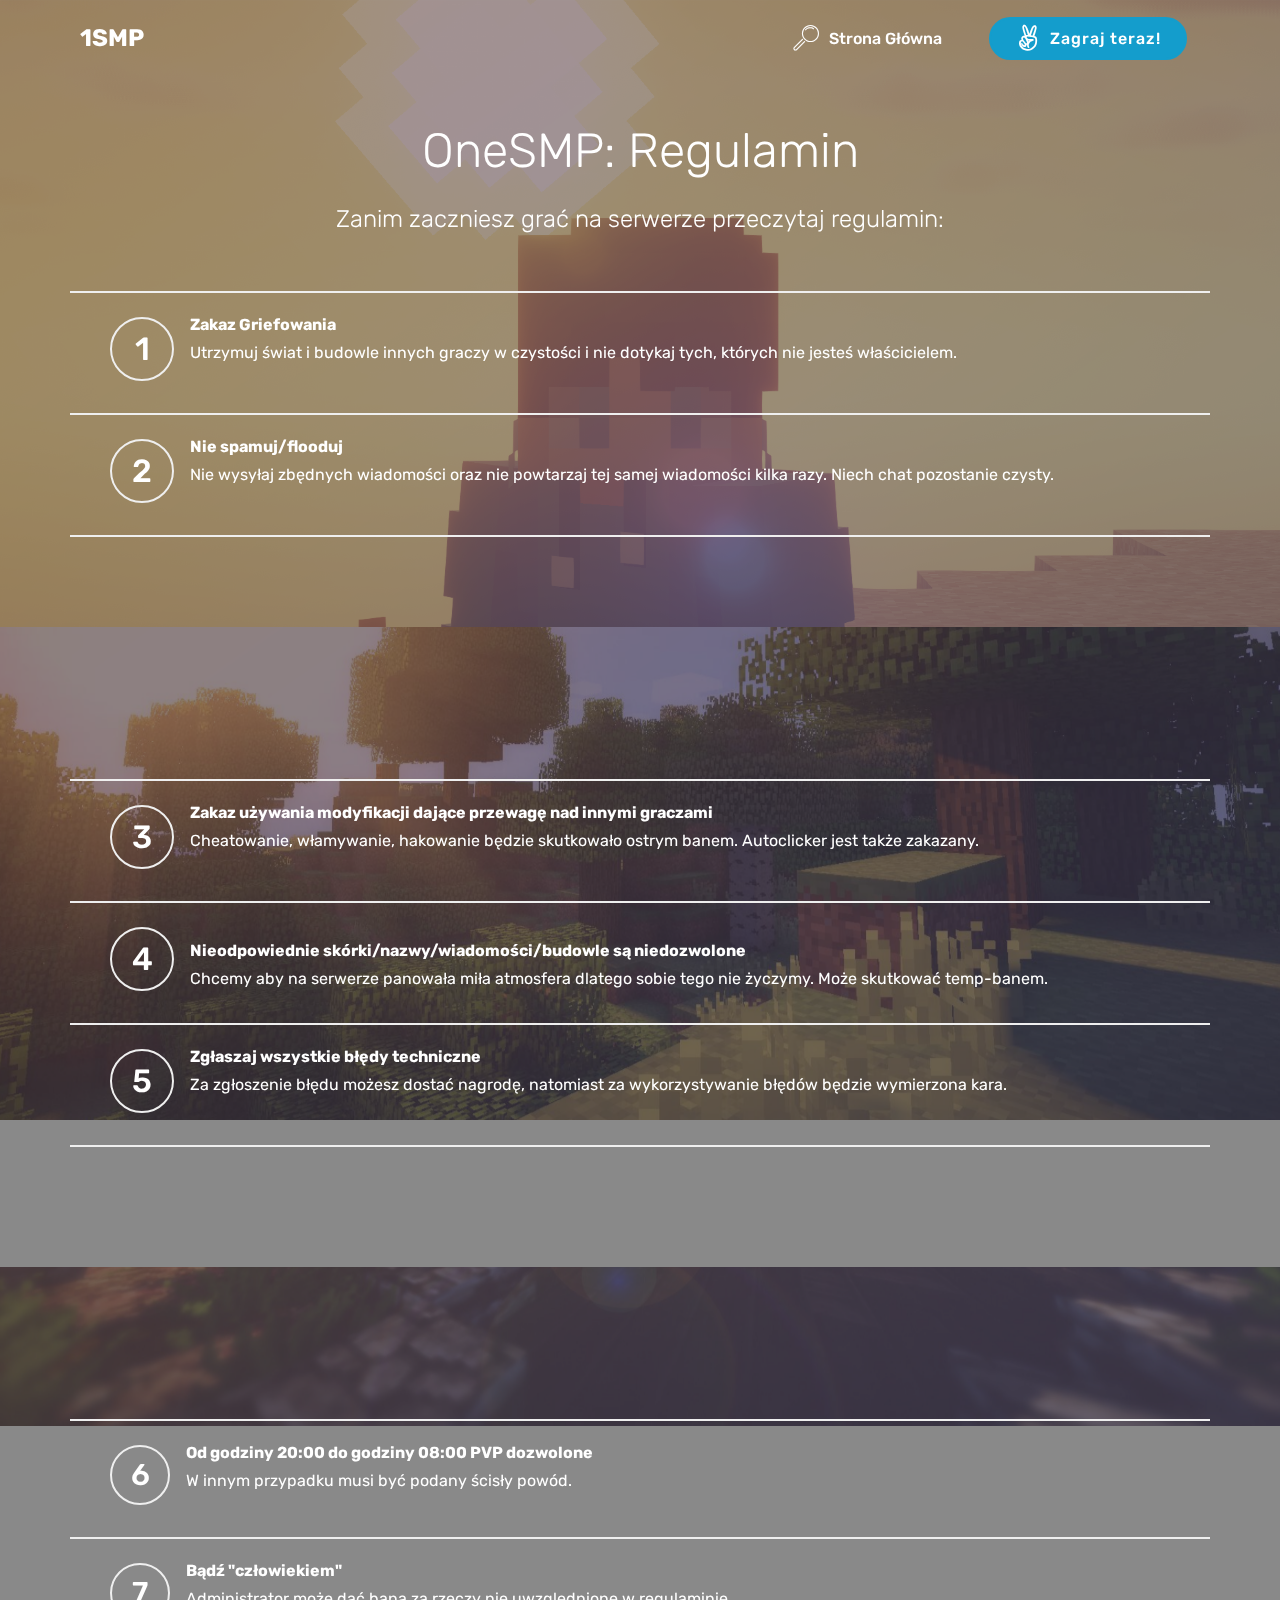
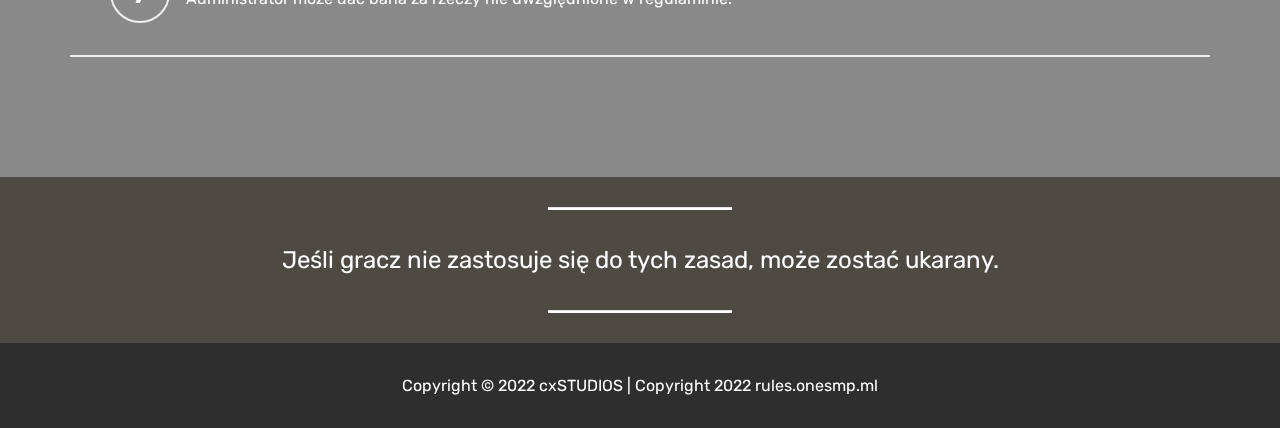
==== regulamin/index.html @ e55593b1 "." ====
<!DOCTYPE html>
<html>
<head>
  <script async src="https://pagead2.googlesyndication.com/pagead/js/adsbygoogle.js?client=ca-pub-2341665432370644"
     crossorigin="anonymous"></script>
  
  <meta charset="UTF-8">
  <meta http-equiv="X-UA-Compatible" content="IE=edge">
  <meta name="viewport" content="width=device-width, initial-scale=1, minimum-scale=1">
  <link rel="shortcut icon" href="https://i.imgur.com/5CkVpRJ.png" type="image/x-icon">
  <meta name="description" content="Zobacz zasady serwera OneSMP">

  <meta property="og:url" content="https://rules.onesmp.ml/">
  <meta property="og:type" content="website">
  <meta property="og:title" content="OneSMP・Regulamin">
  <meta property="og:description" content="Zanim zaczniesz grać na serwerze OneSMP, przeczytaj ten krótki regulamin.">
  <meta property="og:image" content="https://i.imgur.com/5CkVpRJ.png">
  
  
  <title>OneSMP ・ Regulamin</title>
  <link rel="stylesheet" href="assets/web/assets/mobirise-icons/mobirise-icons.css">
  <link rel="stylesheet" href="assets/bootstrap/css/bootstrap.min.css">
  <link rel="stylesheet" href="assets/bootstrap/css/bootstrap-grid.min.css">
  <link rel="stylesheet" href="assets/bootstrap/css/bootstrap-reboot.min.css">
  <link rel="stylesheet" href="assets/socicon/css/styles.css">
  <link rel="stylesheet" href="assets/tether/tether.min.css">
  <link rel="stylesheet" href="assets/dropdown/css/style.css">
  <link rel="stylesheet" href="assets/theme/css/style.css">
  <link rel="preload" as="style" href="assets/mobirise/css/mbr-additional.css"><link rel="stylesheet" href="assets/mobirise/css/mbr-additional.css" type="text/css">
  
  <style>
    html {
        scrollbar-width: normal;
        scrollbar-color: #777 #555;
    }

    html::-webkit-scrollbar {
        width: 13px;
    }

    html::-webkit-scrollbar-thumb {
        background-color: #149DCC;
    }

    html::-webkit-scrollbar-track {
        background-color: #333333;
    }


  </style>
<script>
    function ipAlert() {
        alert("IP Serwera: play.onesmp.ml");
    }
</script>
  
</head>
<body>
  <section class="menu cid-sKeKKE966M" once="menu" id="menu1-f">

    <nav class="navbar navbar-expand beta-menu navbar-dropdown align-items-center navbar-fixed-top navbar-toggleable-sm bg-color transparent">
        <button class="navbar-toggler navbar-toggler-right" type="button" data-toggle="collapse" data-target="#navbarSupportedContent" aria-controls="navbarSupportedContent" aria-expanded="false" aria-label="Toggle navigation">
            <div class="hamburger">
                <span></span>
                <span></span>
                <span></span>
                <span></span>
            </div>
        </button>
        <div class="menu-logo">
            <div class="navbar-brand">
                
                <span class="navbar-caption-wrap"><a class="navbar-caption text-white display-5" href="https://onesmp.ml/">1SMP</a></span>
                
            </div>
        </div>
        <div class="collapse navbar-collapse" id="navbarSupportedContent">
            <ul class="navbar-nav nav-dropdown" data-app-modern-menu="true"><li class="nav-item">
                <a class="nav-link link text-white display-4" href="https://onesmp.ml/" target="_blank">
                <span class="mbri-search mbr-iconfont mbr-iconfont-btn"></span>Strona Główna &nbsp; &nbsp; &nbsp;</a>
                </li></ul>
            <div class="navbar-buttons mbr-section-btn" ><a class="btn btn-sm btn-primary display-4" target="_blank" onclick="ipAlert()""><span class="socicon socicon-angellist mbr-iconfont mbr-iconfont-btn"></span>Zagraj teraz!</a></div>
        </div>
    </nav>
</section>

<section class="counters5 counters cid-sL9SRTQJv8 mbr-parallax-background" id="counters5-h">

    <div class="mbr-overlay" style="opacity: 0.4; background-color: rgb(35, 35, 35);">
    </div>

    <div class="container pt-4 mt-2">
        <h2 class="mbr-section-title pb-3 align-center mbr-fonts-style display-2">OneSMP: Regulamin</h2>
        <h3 class="mbr-section-subtitle pb-5 align-center mbr-fonts-style display-5">
            Zanim zaczniesz grać na serwerze przeczytaj regulamin:</h3>
        <div class="row justify-content-center">
            <div class="cards-block">
                <div class="cards-container">
                    <div class="card px-3 align-left col-12">
                        <div class="panel-item p-4 d-flex">
                            <div class="card-img pr-3">
                                <h3 class="img-text d-flex align-items-center justify-content-center">
                                    1
                                </h3>
                            </div>
                            <div class="card-text">
                                <h4 class="mbr-content-title mbr-bold mbr-fonts-style display-7">Zakaz Griefowania</h4>
                                <p class="mbr-content-text mbr-fonts-style display-7">
                                    Utrzymuj świat i budowle innych graczy w czystości i nie dotykaj tych, których nie jesteś właścicielem.</p>
                            </div>
                        </div>
                    </div>
                    <div class="card px-3 align-left col-12">
                        <div class="panel-item p-4 d-flex">
                            <div class="card-img pr-3">
                                <h3 class="img-text d-flex align-items-center justify-content-center">
                                    2
                                </h3>
                            </div>
                            <div class="card-text">
                                <h4 class="mbr-content-title mbr-bold mbr-fonts-style display-7">Nie spamuj/flooduj</h4>
                                <p class="mbr-content-text mbr-fonts-style display-7">Nie wysyłaj zbędnych wiadomości oraz nie powtarzaj tej samej wiadomości kilka razy. Niech chat pozostanie czysty.</p>
                            </div>
                        </div>
                    </div>
                </div>
            </div>
        </div>
    </div>
</section>

<section class="counters5 counters cid-sL9YLwDHL0 mbr-parallax-background" id="counters5-i">

    

    <div class="mbr-overlay" style="opacity: 0.5; background-color: rgb(35, 35, 35);">
    </div>

    <div class="container pt-4 mt-2">
        
        
        <div class="row justify-content-center">
            <div class="cards-block">
                <div class="cards-container">
                    <div class="card px-3 align-left col-12">
                        <div class="panel-item p-4 d-flex">
                            <div class="card-img pr-3">
                                <h3 class="img-text d-flex align-items-center justify-content-center">3</h3>
                            </div>
                            <div class="card-text">
                                <h4 class="mbr-content-title mbr-bold mbr-fonts-style display-7">Zakaz używania modyfikacji dające przewagę nad innymi graczami</h4>
                                <p class="mbr-content-text mbr-fonts-style display-7">Cheatowanie, włamywanie, hakowanie będzie skutkowało ostrym banem. Autoclicker jest także zakazany.</p>
                            </div>
                        </div>
                    </div>
                    <div class="card px-3 align-left col-12">
                        <div class="panel-item p-4 d-flex">
                            <div class="card-img pr-3">
                                <h3 class="img-text d-flex align-items-center justify-content-center">4</h3>
                            </div>
                            <div class="card-text">
                                <h4 class="mbr-content-title mbr-bold mbr-fonts-style display-7"><br>Nieodpowiednie skórki/nazwy/wiadomości/budowle są niedozwolone</h4>
                                <p class="mbr-content-text mbr-fonts-style display-7">Chcemy aby na serwerze panowała miła atmosfera dlatego sobie tego nie życzymy. Może skutkować temp-banem.</p>
                            </div>
                        </div>
                    </div>
                    <div class="card px-3 align-left col-12">
                        <div class="panel-item p-4 d-flex">
                            <div class="card-img pr-3">
                                <h3 class="img-text d-flex align-items-center justify-content-center">5</h3>
                            </div>
                            <div class="card-text">
                                <h4 class="mbr-content-title mbr-bold mbr-fonts-style display-7">Zgłaszaj wszystkie błędy techniczne</h4>
                                <p class="mbr-content-text mbr-fonts-style display-7">Za zgłoszenie błędu możesz dostać nagrodę, natomiast za wykorzystywanie błędów będzie wymierzona kara.</p>
                            </div>
                        </div>
                    </div>
                    
                </div>
            </div>
        </div>
    </div>
</section>

<section class="counters5 counters cid-sL9ZFxA7Qo mbr-parallax-background" id="counters5-j">
    

    <div class="mbr-overlay" style="opacity: 0.5; background-color: rgb(35, 35, 35);">
    </div>

    <div class="container pt-4 mt-2">
        
        
        <div class="row justify-content-center">
            <div class="cards-block">
                <div class="cards-container">
                    <div class="card px-3 align-left col-12">
                        <div class="panel-item p-4 d-flex">
                            <div class="card-img pr-3">
                                <h3 class="img-text d-flex align-items-center justify-content-center">6</h3>
                            </div>
                            <div class="card-text">
                                <h4 class="mbr-content-title mbr-bold mbr-fonts-style display-7">Od godziny 20:00 do godziny 08:00 PVP dozwolone</h4>
                                <p class="mbr-content-text mbr-fonts-style display-7">W innym przypadku musi być podany ścisły powód.</p>
                            </div>
                        </div>
                    </div>
                    <div class="card px-3 align-left col-12">
                        <div class="panel-item p-4 d-flex">
                            <div class="card-img pr-3">
                                <h3 class="img-text d-flex align-items-center justify-content-center">7</h3>
                            </div>
                            <div class="card-text">
                                <h4 class="mbr-content-title mbr-bold mbr-fonts-style display-7">Bądź "człowiekiem"</h4>
                                <p class="mbr-content-text mbr-fonts-style display-7">Administrator może dać bana za rzeczy nie uwzględnione w regulaminie.&nbsp;</p>
                            </div>
                        </div>
                    </div>
                    
                    
                </div>
            </div>
        </div>
    </div>
</section>

<section class="mbr-section article content10 cid-sLa701HEaf" id="content10-k">
    
     

    <div class="container">
        <div class="inner-container" style="width: 66%;">
            <hr class="line" style="width: 25%;">
            <div class="section-text align-center mbr-white mbr-fonts-style display-5">Jeśli gracz nie zastosuje się do tych zasad, może zostać ukarany.<br></div>
            <hr class="line" style="width: 25%;">
        </div>
    </div>
</section>

<section once="footers" class="cid-sKh1URKO7Z" id="footer6-g">

    

    

    <div class="container">
        <div class="media-container-row align-center mbr-white">
            <div class="col-12">
                <p class="mbr-text mb-0 mbr-fonts-style display-7">
                    Copyright © 2022 cxSTUDIOS | Copyright 2022 rules.onesmp.ml</p>
            </div>
        </div>
    </div>
</section>


  <script src="assets/web/assets/jquery/jquery.min.js"></script>
  <script src="assets/popper/popper.min.js"></script>
  <script src="assets/bootstrap/js/bootstrap.min.js"></script>
  <script src="assets/smoothscroll/smooth-scroll.js"></script>
  <script src="assets/tether/tether.min.js"></script>
  <script src="assets/parallax/jarallax.min.js"></script>
  <script src="assets/dropdown/js/nav-dropdown.js"></script>
  <script src="assets/dropdown/js/navbar-dropdown.js"></script>
  <script src="assets/touchswipe/jquery.touch-swipe.min.js"></script>
  <script src="assets/viewportchecker/jquery.viewportchecker.js"></script>
  <script src="assets/theme/js/script.js"></script>
  
  
</body>
</html>
---- regulamin/assets/web/assets/mobirise-icons/mobirise-icons.css ----
@font-face {
  font-family: 'MobiriseIcons';
  src:  url('mobirise-icons.eot?spat4u');
  src:  url('mobirise-icons.eot?spat4u#iefix') format('embedded-opentype'),
    url('mobirise-icons.ttf?spat4u') format('truetype'),
    url('mobirise-icons.woff?spat4u') format('woff'),
    url('mobirise-icons.svg?spat4u#MobiriseIcons') format('svg');
  font-weight: normal;
  font-style: normal;
  font-display: swap;
}

[class^="mbri-"], [class*=" mbri-"] {
  /* use !important to prevent issues with browser extensions that change fonts */
  font-family: MobiriseIcons !important;
  speak: none;
  font-style: normal;
  font-weight: normal;
  font-variant: normal;
  text-transform: none;
  line-height: 1;

  /* Better Font Rendering =========== */
  -webkit-font-smoothing: antialiased;
  -moz-osx-font-smoothing: grayscale;
}

.mbri-add-submenu:before {
  content: "\e900";
}
.mbri-alert:before {
  content: "\e901";
}
.mbri-align-center:before {
  content: "\e902";
}
.mbri-align-justify:before {
  content: "\e903";
}
.mbri-align-left:before {
  content: "\e904";
}
.mbri-align-right:before {
  content: "\e905";
}
.mbri-android:before {
  content: "\e906";
}
.mbri-apple:before {
  content: "\e907";
}
.mbri-arrow-down:before {
  content: "\e908";
}
.mbri-arrow-next:before {
  content: "\e909";
}
.mbri-arrow-prev:before {
  content: "\e90a";
}
.mbri-arrow-up:before {
  content: "\e90b";
}
.mbri-bold:before {
  content: "\e90c";
}
.mbri-bookmark:before {
  content: "\e90d";
}
.mbri-bootstrap:before {
  content: "\e90e";
}
.mbri-briefcase:before {
  content: "\e90f";
}
.mbri-browse:before {
  content: "\e910";
}
.mbri-bulleted-list:before {
  content: "\e911";
}
.mbri-calendar:before {
  content: "\e912";
}
.mbri-camera:before {
  content: "\e913";
}
.mbri-cart-add:before {
  content: "\e914";
}
.mbri-cart-full:before {
  content: "\e915";
}
.mbri-cash:before {
  content: "\e916";
}
.mbri-change-style:before {
  content: "\e917";
}
.mbri-chat:before {
  content: "\e918";
}
.mbri-clock:before {
  content: "\e919";
}
.mbri-close:before {
  content: "\e91a";
}
.mbri-cloud:before {
  content: "\e91b";
}
.mbri-code:before {
  content: "\e91c";
}
.mbri-contact-form:before {
  content: "\e91d";
}
.mbri-credit-card:before {
  content: "\e91e";
}
.mbri-cursor-click:before {
  content: "\e91f";
}
.mbri-cust-feedback:before {
  content: "\e920";
}
.mbri-database:before {
  content: "\e921";
}
.mbri-delivery:before {
  content: "\e922";
}
.mbri-desktop:before {
  content: "\e923";
}
.mbri-devices:before {
  content: "\e924";
}
.mbri-down:before {
  content: "\e925";
}
.mbri-download:before {
  content: "\e989";
}
.mbri-drag-n-drop:before {
  content: "\e927";
}
.mbri-drag-n-drop2:before {
  content: "\e928";
}
.mbri-edit:before {
  content: "\e929";
}
.mbri-edit2:before {
  content: "\e92a";
}
.mbri-error:before {
  content: "\e92b";
}
.mbri-extension:before {
  content: "\e92c";
}
.mbri-features:before {
  content: "\e92d";
}
.mbri-file:before {
  content: "\e92e";
}
.mbri-flag:before {
  content: "\e92f";
}
.mbri-folder:before {
  content: "\e930";
}
.mbri-gift:before {
  content: "\e931";
}
.mbri-github:before {
  content: "\e932";
}
.mbri-globe:before {
  content: "\e933";
}
.mbri-globe-2:before {
  content: "\e934";
}
.mbri-growing-chart:before {
  content: "\e935";
}
.mbri-hearth:before {
  content: "\e936";
}
.mbri-help:before {
  content: "\e937";
}
.mbri-home:before {
  content: "\e938";
}
.mbri-hot-cup:before {
  content: "\e939";
}
.mbri-idea:before {
  content: "\e93a";
}
.mbri-image-gallery:before {
  content: "\e93b";
}
.mbri-image-slider:before {
  content: "\e93c";
}
.mbri-info:before {
  content: "\e93d";
}
.mbri-italic:before {
  content: "\e93e";
}
.mbri-key:before {
  content: "\e93f";
}
.mbri-laptop:before {
  content: "\e940";
}
.mbri-layers:before {
  content: "\e941";
}
.mbri-left-right:before {
  content: "\e942";
}
.mbri-left:before {
  content: "\e943";
}
.mbri-letter:before {
  content: "\e944";
}
.mbri-like:before {
  content: "\e945";
}
.mbri-link:before {
  content: "\e946";
}
.mbri-lock:before {
  content: "\e947";
}
.mbri-login:before {
  content: "\e948";
}
.mbri-logout:before {
  content: "\e949";
}
.mbri-magic-stick:before {
  content: "\e94a";
}
.mbri-map-pin:before {
  content: "\e94b";
}
.mbri-menu:before {
  content: "\e94c";
}
.mbri-mobile:before {
  content: "\e94d";
}
.mbri-mobile2:before {
  content: "\e94e";
}
.mbri-mobirise:before {
  content: "\e94f";
}
.mbri-more-horizontal:before {
  content: "\e950";
}
.mbri-more-vertical:before {
  content: "\e951";
}
.mbri-music:before {
  content: "\e952";
}
.mbri-new-file:before {
  content: "\e953";
}
.mbri-numbered-list:before {
  content: "\e954";
}
.mbri-opened-folder:before {
  content: "\e955";
}
.mbri-pages:before {
  content: "\e956";
}
.mbri-paper-plane:before {
  content: "\e957";
}
.mbri-paperclip:before {
  content: "\e958";
}
.mbri-photo:before {
  content: "\e959";
}
.mbri-photos:before {
  content: "\e95a";
}
.mbri-pin:before {
  content: "\e95b";
}
.mbri-play:before {
  content: "\e95c";
}
.mbri-plus:before {
  content: "\e95d";
}
.mbri-preview:before {
  content: "\e95e";
}
.mbri-print:before {
  content: "\e95f";
}
.mbri-protect:before {
  content: "\e960";
}
.mbri-question:before {
  content: "\e961";
}
.mbri-quote-left:before {
  content: "\e962";
}
.mbri-quote-right:before {
  content: "\e963";
}
.mbri-refresh:before {
  content: "\e964";
}
.mbri-responsive:before {
  content: "\e965";
}
.mbri-right:before {
  content: "\e966";
}
.mbri-rocket:before {
  content: "\e967";
}
.mbri-sad-face:before {
  content: "\e968";
}
.mbri-sale:before {
  content: "\e969";
}
.mbri-save:before {
  content: "\e96a";
}
.mbri-search:before {
  content: "\e96b";
}
.mbri-setting:before {
  content: "\e96c";
}
.mbri-setting2:before {
  content: "\e96d";
}
.mbri-setting3:before {
  content: "\e96e";
}
.mbri-share:before {
  content: "\e96f";
}
.mbri-shopping-bag:before {
  content: "\e970";
}
.mbri-shopping-basket:before {
  content: "\e971";
}
.mbri-shopping-cart:before {
  content: "\e972";
}
.mbri-sites:before {
  content: "\e973";
}
.mbri-smile-face:before {
  content: "\e974";
}
.mbri-speed:before {
  content: "\e975";
}
.mbri-star:before {
  content: "\e976";
}
.mbri-success:before {
  content: "\e977";
}
.mbri-sun:before {
  content: "\e978";
}
.mbri-sun2:before {
  content: "\e979";
}
.mbri-tablet:before {
  content: "\e97a";
}
.mbri-tablet-vertical:before {
  content: "\e97b";
}
.mbri-target:before {
  content: "\e97c";
}
.mbri-timer:before {
  content: "\e97d";
}
.mbri-to-ftp:before {
  content: "\e97e";
}
.mbri-to-local-drive:before {
  content: "\e97f";
}
.mbri-touch-swipe:before {
  content: "\e980";
}
.mbri-touch:before {
  content: "\e981";
}
.mbri-trash:before {
  content: "\e982";
}
.mbri-underline:before {
  content: "\e983";
}
.mbri-unlink:before {
  content: "\e984";
}
.mbri-unlock:before {
  content: "\e985";
}
.mbri-up-down:before {
  content: "\e986";
}
.mbri-up:before {
  content: "\e987";
}
.mbri-update:before {
  content: "\e988";
}
.mbri-upload:before {
 content: "\e926"; 
}
.mbri-user:before {
  content: "\e98a";
}
.mbri-user2:before {
  content: "\e98b";
}
.mbri-users:before {
  content: "\e98c";
}
.mbri-video:before {
  content: "\e98d";
}
.mbri-video-play:before {
  content: "\e98e";
}
.mbri-watch:before {
  content: "\e98f";
}
.mbri-website-theme:before {
  content: "\e990";
}
.mbri-wifi:before {
  content: "\e991";
}
.mbri-windows:before {
  content: "\e992";
}
.mbri-zoom-out:before {
  content: "\e993";
}
.mbri-redo:before {
  content: "\e994";
}
.mbri-undo:before {
  content: "\e995";
}
---- regulamin/assets/socicon/css/styles.css ----
@charset "UTF-8";

@font-face {
  font-family: 'Socicon';
  src:  url('../fonts/socicon.eot');
  src:  url('../fonts/socicon.eot?#iefix') format('embedded-opentype'),
    url('../fonts/socicon.woff2') format('woff2'),
    url('../fonts/socicon.ttf') format('truetype'),
    url('../fonts/socicon.woff') format('woff'),
    url('../fonts/socicon.svg#socicon') format('svg');
  font-weight: normal;
  font-style: normal;
}

[data-icon]:before {
  font-family: "socicon" !important;
  content: attr(data-icon);
  font-style: normal !important;
  font-weight: normal !important;
  font-variant: normal !important;
  text-transform: none !important;
  speak: none;
  line-height: 1;
  -webkit-font-smoothing: antialiased;
  -moz-osx-font-smoothing: grayscale;
}

[class^="socicon-"], [class*=" socicon-"] {
  /* use !important to prevent issues with browser extensions that change fonts */
  font-family: 'Socicon' !important;
  speak: none;
  font-style: normal;
  font-weight: normal;
  font-variant: normal;
  text-transform: none;
  line-height: 1;

  /* Better Font Rendering =========== */
  -webkit-font-smoothing: antialiased;
  -moz-osx-font-smoothing: grayscale;
}

.socicon-eitaa:before {
  content: "\e97c";
}
.socicon-soroush:before {
  content: "\e97d";
}
.socicon-bale:before {
  content: "\e97e";
}
.socicon-zazzle:before {
  content: "\e97b";
}
.socicon-society6:before {
  content: "\e97a";
}
.socicon-redbubble:before {
  content: "\e979";
}
.socicon-avvo:before {
  content: "\e978";
}
.socicon-stitcher:before {
  content: "\e977";
}
.socicon-googlehangouts:before {
  content: "\e974";
}
.socicon-dlive:before {
  content: "\e975";
}
.socicon-vsco:before {
  content: "\e976";
}
.socicon-flipboard:before {
  content: "\e973";
}
.socicon-ubuntu:before {
  content: "\e958";
}
.socicon-artstation:before {
  content: "\e959";
}
.socicon-invision:before {
  content: "\e95a";
}
.socicon-torial:before {
  content: "\e95b";
}
.socicon-collectorz:before {
  content: "\e95c";
}
.socicon-seenthis:before {
  content: "\e95d";
}
.socicon-googleplaymusic:before {
  content: "\e95e";
}
.socicon-debian:before {
  content: "\e95f";
}
.socicon-filmfreeway:before {
  content: "\e960";
}
.socicon-gnome:before {
  content: "\e961";
}
.socicon-itchio:before {
  content: "\e962";
}
.socicon-jamendo:before {
  content: "\e963";
}
.socicon-mix:before {
  content: "\e964";
}
.socicon-sharepoint:before {
  content: "\e965";
}
.socicon-tinder:before {
  content: "\e966";
}
.socicon-windguru:before {
  content: "\e967";
}
.socicon-cdbaby:before {
  content: "\e968";
}
.socicon-elementaryos:before {
  content: "\e969";
}
.socicon-stage32:before {
  content: "\e96a";
}
.socicon-tiktok:before {
  content: "\e96b";
}
.socicon-gitter:before {
  content: "\e96c";
}
.socicon-letterboxd:before {
  content: "\e96d";
}
.socicon-threema:before {
  content: "\e96e";
}
.socicon-splice:before {
  content: "\e96f";
}
.socicon-metapop:before {
  content: "\e970";
}
.socicon-naver:before {
  content: "\e971";
}
.socicon-remote:before {
  content: "\e972";
}
.socicon-internet:before {
  content: "\e957";
}
.socicon-moddb:before {
  content: "\e94b";
}
.socicon-indiedb:before {
  content: "\e94c";
}
.socicon-traxsource:before {
  content: "\e94d";
}
.socicon-gamefor:before {
  content: "\e94e";
}
.socicon-pixiv:before {
  content: "\e94f";
}
.socicon-myanimelist:before {
  content: "\e950";
}
.socicon-blackberry:before {
  content: "\e951";
}
.socicon-wickr:before {
  content: "\e952";
}
.socicon-spip:before {
  content: "\e953";
}
.socicon-napster:before {
  content: "\e954";
}
.socicon-beatport:before {
  content: "\e955";
}
.socicon-hackerone:before {
  content: "\e956";
}
.socicon-hackernews:before {
  content: "\e946";
}
.socicon-smashwords:before {
  content: "\e947";
}
.socicon-kobo:before {
  content: "\e948";
}
.socicon-bookbub:before {
  content: "\e949";
}
.socicon-mailru:before {
  content: "\e94a";
}
.socicon-gitlab:before {
  content: "\e945";
}
.socicon-instructables:before {
  content: "\e944";
}
.socicon-portfolio:before {
  content: "\e943";
}
.socicon-codered:before {
  content: "\e940";
}
.socicon-origin:before {
  content: "\e941";
}
.socicon-nextdoor:before {
  content: "\e942";
}
.socicon-udemy:before {
  content: "\e93f";
}
.socicon-livemaster:before {
  content: "\e93e";
}
.socicon-crunchbase:before {
  content: "\e93b";
}
.socicon-homefy:before {
  content: "\e93c";
}
.socicon-calendly:before {
  content: "\e93d";
}
.socicon-realtor:before {
  content: "\e90f";
}
.socicon-tidal:before {
  content: "\e910";
}
.socicon-qobuz:before {
  content: "\e911";
}
.socicon-natgeo:before {
  content: "\e912";
}
.socicon-mastodon:before {
  content: "\e913";
}
.socicon-unsplash:before {
  content: "\e914";
}
.socicon-homeadvisor:before {
  content: "\e915";
}
.socicon-angieslist:before {
  content: "\e916";
}
.socicon-codepen:before {
  content: "\e917";
}
.socicon-slack:before {
  content: "\e918";
}
.socicon-openaigym:before {
  content: "\e919";
}
.socicon-logmein:before {
  content: "\e91a";
}
.socicon-fiverr:before {
  content: "\e91b";
}
.socicon-gotomeeting:before {
  content: "\e91c";
}
.socicon-aliexpress:before {
  content: "\e91d";
}
.socicon-guru:before {
  content: "\e91e";
}
.socicon-appstore:before {
  content: "\e91f";
}
.socicon-homes:before {
  content: "\e920";
}
.socicon-zoom:before {
  content: "\e921";
}
.socicon-alibaba:before {
  content: "\e922";
}
.socicon-craigslist:before {
  content: "\e923";
}
.socicon-wix:before {
  content: "\e924";
}
.socicon-redfin:before {
  content: "\e925";
}
.socicon-googlecalendar:before {
  content: "\e926";
}
.socicon-shopify:before {
  content: "\e927";
}
.socicon-freelancer:before {
  content: "\e928";
}
.socicon-seedrs:before {
  content: "\e929";
}
.socicon-bing:before {
  content: "\e92a";
}
.socicon-doodle:before {
  content: "\e92b";
}
.socicon-bonanza:before {
  content: "\e92c";
}
.socicon-squarespace:before {
  content: "\e92d";
}
.socicon-toptal:before {
  content: "\e92e";
}
.socicon-gust:before {
  content: "\e92f";
}
.socicon-ask:before {
  content: "\e930";
}
.socicon-trulia:before {
  content: "\e931";
}
.socicon-loomly:before {
  content: "\e932";
}
.socicon-ghost:before {
  content: "\e933";
}
.socicon-upwork:before {
  content: "\e934";
}
.socicon-fundable:before {
  content: "\e935";
}
.socicon-booking:before {
  content: "\e936";
}
.socicon-googlemaps:before {
  content: "\e937";
}
.socicon-zillow:before {
  content: "\e938";
}
.socicon-niconico:before {
  content: "\e939";
}
.socicon-toneden:before {
  content: "\e93a";
}
.socicon-augment:before {
  content: "\e908";
}
.socicon-bitbucket:before {
  content: "\e909";
}
.socicon-fyuse:before {
  content: "\e90a";
}
.socicon-yt-gaming:before {
  content: "\e90b";
}
.socicon-sketchfab:before {
  content: "\e90c";
}
.socicon-mobcrush:before {
  content: "\e90d";
}
.socicon-microsoft:before {
  content: "\e90e";
}
.socicon-pandora:before {
  content: "\e907";
}
.socicon-messenger:before {
  content: "\e906";
}
.socicon-gamewisp:before {
  content: "\e905";
}
.socicon-bloglovin:before {
  content: "\e904";
}
.socicon-tunein:before {
  content: "\e903";
}
.socicon-gamejolt:before {
  content: "\e901";
}
.socicon-trello:before {
  content: "\e902";
}
.socicon-spreadshirt:before {
  content: "\e900";
}
.socicon-500px:before {
  content: "\e000";
}
.socicon-8tracks:before {
  content: "\e001";
}
.socicon-airbnb:before {
  content: "\e002";
}
.socicon-alliance:before {
  content: "\e003";
}
.socicon-amazon:before {
  content: "\e004";
}
.socicon-amplement:before {
  content: "\e005";
}
.socicon-android:before {
  content: "\e006";
}
.socicon-angellist:before {
  content: "\e007";
}
.socicon-apple:before {
  content: "\e008";
}
.socicon-appnet:before {
  content: "\e009";
}
.socicon-baidu:before {
  content: "\e00a";
}
.socicon-bandcamp:before {
  content: "\e00b";
}
.socicon-battlenet:before {
  content: "\e00c";
}
.socicon-mixer:before {
  content: "\e00d";
}
.socicon-bebee:before {
  content: "\e00e";
}
.socicon-bebo:before {
  content: "\e00f";
}
.socicon-behance:before {
  content: "\e010";
}
.socicon-blizzard:before {
  content: "\e011";
}
.socicon-blogger:before {
  content: "\e012";
}
.socicon-buffer:before {
  content: "\e013";
}
.socicon-chrome:before {
  content: "\e014";
}
.socicon-coderwall:before {
  content: "\e015";
}
.socicon-curse:before {
  content: "\e016";
}
.socicon-dailymotion:before {
  content: "\e017";
}
.socicon-deezer:before {
  content: "\e018";
}
.socicon-delicious:before {
  content: "\e019";
}
.socicon-deviantart:before {
  content: "\e01a";
}
.socicon-diablo:before {
  content: "\e01b";
}
.socicon-digg:before {
  content: "\e01c";
}
.socicon-discord:before {
  content: "\e01d";
}
.socicon-disqus:before {
  content: "\e01e";
}
.socicon-douban:before {
  content: "\e01f";
}
.socicon-draugiem:before {
  content: "\e020";
}
.socicon-dribbble:before {
  content: "\e021";
}
.socicon-drupal:before {
  content: "\e022";
}
.socicon-ebay:before {
  content: "\e023";
}
.socicon-ello:before {
  content: "\e024";
}
.socicon-endomodo:before {
  content: "\e025";
}
.socicon-envato:before {
  content: "\e026";
}
.socicon-etsy:before {
  content: "\e027";
}
.socicon-facebook:before {
  content: "\e028";
}
.socicon-feedburner:before {
  content: "\e029";
}
.socicon-filmweb:before {
  content: "\e02a";
}
.socicon-firefox:before {
  content: "\e02b";
}
.socicon-flattr:before {
  content: "\e02c";
}
.socicon-flickr:before {
  content: "\e02d";
}
.socicon-formulr:before {
  content: "\e02e";
}
.socicon-forrst:before {
  content: "\e02f";
}
.socicon-foursquare:before {
  content: "\e030";
}
.socicon-friendfeed:before {
  content: "\e031";
}
.socicon-github:before {
  content: "\e032";
}
.socicon-goodreads:before {
  content: "\e033";
}
.socicon-google:before {
  content: "\e034";
}
.socicon-googlescholar:before {
  content: "\e035";
}
.socicon-googlegroups:before {
  content: "\e036";
}
.socicon-googlephotos:before {
  content: "\e037";
}
.socicon-googleplus:before {
  content: "\e038";
}
.socicon-grooveshark:before {
  content: "\e039";
}
.socicon-hackerrank:before {
  content: "\e03a";
}
.socicon-hearthstone:before {
  content: "\e03b";
}
.socicon-hellocoton:before {
  content: "\e03c";
}
.socicon-heroes:before {
  content: "\e03d";
}
.socicon-smashcast:before {
  content: "\e03e";
}
.socicon-horde:before {
  content: "\e03f";
}
.socicon-houzz:before {
  content: "\e040";
}
.socicon-icq:before {
  content: "\e041";
}
.socicon-identica:before {
  content: "\e042";
}
.socicon-imdb:before {
  content: "\e043";
}
.socicon-instagram:before {
  content: "\e044";
}
.socicon-issuu:before {
  content: "\e045";
}
.socicon-istock:before {
  content: "\e046";
}
.socicon-itunes:before {
  content: "\e047";
}
.socicon-keybase:before {
  content: "\e048";
}
.socicon-lanyrd:before {
  content: "\e049";
}
.socicon-lastfm:before {
  content: "\e04a";
}
.socicon-line:before {
  content: "\e04b";
}
.socicon-linkedin:before {
  content: "\e04c";
}
.socicon-livejournal:before {
  content: "\e04d";
}
.socicon-lyft:before {
  content: "\e04e";
}
.socicon-macos:before {
  content: "\e04f";
}
.socicon-mail:before {
  content: "\e050";
}
.socicon-medium:before {
  content: "\e051";
}
.socicon-meetup:before {
  content: "\e052";
}
.socicon-mixcloud:before {
  content: "\e053";
}
.socicon-modelmayhem:before {
  content: "\e054";
}
.socicon-mumble:before {
  content: "\e055";
}
.socicon-myspace:before {
  content: "\e056";
}
.socicon-newsvine:before {
  content: "\e057";
}
.socicon-nintendo:before {
  content: "\e058";
}
.socicon-npm:before {
  content: "\e059";
}
.socicon-odnoklassniki:before {
  content: "\e05a";
}
.socicon-openid:before {
  content: "\e05b";
}
.socicon-opera:before {
  content: "\e05c";
}
.socicon-outlook:before {
  content: "\e05d";
}
.socicon-overwatch:before {
  content: "\e05e";
}
.socicon-patreon:before {
  content: "\e05f";
}
.socicon-paypal:before {
  content: "\e060";
}
.socicon-periscope:before {
  content: "\e061";
}
.socicon-persona:before {
  content: "\e062";
}
.socicon-pinterest:before {
  content: "\e063";
}
.socicon-play:before {
  content: "\e064";
}
.socicon-player:before {
  content: "\e065";
}
.socicon-playstation:before {
  content: "\e066";
}
.socicon-pocket:before {
  content: "\e067";
}
.socicon-qq:before {
  content: "\e068";
}
.socicon-quora:before {
  content: "\e069";
}
.socicon-raidcall:before {
  content: "\e06a";
}
.socicon-ravelry:before {
  content: "\e06b";
}
.socicon-reddit:before {
  content: "\e06c";
}
.socicon-renren:before {
  content: "\e06d";
}
.socicon-researchgate:before {
  content: "\e06e";
}
.socicon-residentadvisor:before {
  content: "\e06f";
}
.socicon-reverbnation:before {
  content: "\e070";
}
.socicon-rss:before {
  content: "\e071";
}
.socicon-sharethis:before {
  content: "\e072";
}
.socicon-skype:before {
  content: "\e073";
}
.socicon-slideshare:before {
  content: "\e074";
}
.socicon-smugmug:before {
  content: "\e075";
}
.socicon-snapchat:before {
  content: "\e076";
}
.socicon-songkick:before {
  content: "\e077";
}
.socicon-soundcloud:before {
  content: "\e078";
}
.socicon-spotify:before {
  content: "\e079";
}
.socicon-stackexchange:before {
  content: "\e07a";
}
.socicon-stackoverflow:before {
  content: "\e07b";
}
.socicon-starcraft:before {
  content: "\e07c";
}
.socicon-stayfriends:before {
  content: "\e07d";
}
.socicon-steam:before {
  content: "\e07e";
}
.socicon-storehouse:before {
  content: "\e07f";
}
.socicon-strava:before {
  content: "\e080";
}
.socicon-streamjar:before {
  content: "\e081";
}
.socicon-stumbleupon:before {
  content: "\e082";
}
.socicon-swarm:before {
  content: "\e083";
}
.socicon-teamspeak:before {
  content: "\e084";
}
.socicon-teamviewer:before {
  content: "\e085";
}
.socicon-technorati:before {
  content: "\e086";
}
.socicon-telegram:before {
  content: "\e087";
}
.socicon-tripadvisor:before {
  content: "\e088";
}
.socicon-tripit:before {
  content: "\e089";
}
.socicon-triplej:before {
  content: "\e08a";
}
.socicon-tumblr:before {
  content: "\e08b";
}
.socicon-twitch:before {
  content: "\e08c";
}
.socicon-twitter:before {
  content: "\e08d";
}
.socicon-uber:before {
  content: "\e08e";
}
.socicon-ventrilo:before {
  content: "\e08f";
}
.socicon-viadeo:before {
  content: "\e090";
}
.socicon-viber:before {
  content: "\e091";
}
.socicon-viewbug:before {
  content: "\e092";
}
.socicon-vimeo:before {
  content: "\e093";
}
.socicon-vine:before {
  content: "\e094";
}
.socicon-vkontakte:before {
  content: "\e095";
}
.socicon-warcraft:before {
  content: "\e096";
}
.socicon-wechat:before {
  content: "\e097";
}
.socicon-weibo:before {
  content: "\e098";
}
.socicon-whatsapp:before {
  content: "\e099";
}
.socicon-wikipedia:before {
  content: "\e09a";
}
.socicon-windows:before {
  content: "\e09b";
}
.socicon-wordpress:before {
  content: "\e09c";
}
.socicon-wykop:before {
  content: "\e09d";
}
.socicon-xbox:before {
  content: "\e09e";
}
.socicon-xing:before {
  content: "\e09f";
}
.socicon-yahoo:before {
  content: "\e0a0";
}
.socicon-yammer:before {
  content: "\e0a1";
}
.socicon-yandex:before {
  content: "\e0a2";
}
.socicon-yelp:before {
  content: "\e0a3";
}
.socicon-younow:before {
  content: "\e0a4";
}
.socicon-youtube:before {
  content: "\e0a5";
}
.socicon-zapier:before {
  content: "\e0a6";
}
.socicon-zerply:before {
  content: "\e0a7";
}
.socicon-zomato:before {
  content: "\e0a8";
}
.socicon-zynga:before {
  content: "\e0a9";
}
---- regulamin/assets/dropdown/css/style.css ----
.navbar-dropdown {
  left: 0;
  padding: 0;
  position: absolute;
  right: 0;
  top: 0;
  transition: all 0.45s ease;
  z-index: 1030;
  background: #282828; }
  .navbar-dropdown .navbar-logo {
    margin-right: 0.8rem;
    transition: margin 0.3s ease-in-out;
    vertical-align: middle; }
    .navbar-dropdown .navbar-logo img {
      height: 3.125rem;
      transition: all 0.3s ease-in-out; }
    .navbar-dropdown .navbar-logo.mbr-iconfont {
      font-size: 3.125rem;
      line-height: 3.125rem; }
  .navbar-dropdown .navbar-caption {
    font-weight: 700;
    white-space: normal;
    vertical-align: -4px;
    line-height: 3.125rem !important; }
    .navbar-dropdown .navbar-caption, .navbar-dropdown .navbar-caption:hover {
      color: inherit;
      text-decoration: none; }
  .navbar-dropdown .mbr-iconfont + .navbar-caption {
    vertical-align: -1px; }
  .navbar-dropdown.navbar-fixed-top {
    position: fixed; }
  .navbar-dropdown .navbar-brand span {
    vertical-align: -4px; }
  .navbar-dropdown.bg-color.transparent {
    background: none; }
  .navbar-dropdown.navbar-short .navbar-brand {
    padding: 0.625rem 0; }
    .navbar-dropdown.navbar-short .navbar-brand span {
      vertical-align: -1px; }
  .navbar-dropdown.navbar-short .navbar-caption {
    line-height: 2.375rem !important;
    vertical-align: -2px; }
  .navbar-dropdown.navbar-short .navbar-logo {
    margin-right: 0.5rem; }
    .navbar-dropdown.navbar-short .navbar-logo img {
      height: 2.375rem; }
    .navbar-dropdown.navbar-short .navbar-logo.mbr-iconfont {
      font-size: 2.375rem;
      line-height: 2.375rem; }
  .navbar-dropdown.navbar-short .mbr-table-cell {
    height: 3.625rem; }
  .navbar-dropdown .navbar-close {
    left: 0.6875rem;
    position: fixed;
    top: 0.75rem;
    z-index: 1000; }
  .navbar-dropdown .hamburger-icon {
    content: "";
    display: inline-block;
    vertical-align: middle;
    width: 16px;
    -webkit-box-shadow: 0 -6px 0 1px #282828,0 0 0 1px #282828,0 6px 0 1px #282828;
    -moz-box-shadow: 0 -6px 0 1px #282828,0 0 0 1px #282828,0 6px 0 1px #282828;
    box-shadow: 0 -6px 0 1px #282828,0 0 0 1px #282828,0 6px 0 1px #282828; }

.dropdown-menu .dropdown-toggle[data-toggle="dropdown-submenu"]::after {
  border-bottom: 0.35em solid transparent;
  border-left: 0.35em solid;
  border-right: 0;
  border-top: 0.35em solid transparent;
  margin-left: 0.3rem; }

.dropdown-menu .dropdown-item:focus {
  outline: 0; }

.nav-dropdown {
  font-size: 0.75rem;
  font-weight: 500;
  height: auto !important; }
  .nav-dropdown .nav-btn {
    padding-left: 1rem; }
  .nav-dropdown .link {
    margin: .667em 1.667em;
    font-weight: 500;
    padding: 0;
    transition: color .2s ease-in-out; }
    .nav-dropdown .link.dropdown-toggle {
      margin-right: 2.583em; }
      .nav-dropdown .link.dropdown-toggle::after {
        margin-left: .25rem;
        border-top: 0.35em solid;
        border-right: 0.35em solid transparent;
        border-left: 0.35em solid transparent;
        border-bottom: 0; }
      .nav-dropdown .link.dropdown-toggle[aria-expanded="true"] {
        margin: 0;
        padding: 0.667em 3.263em  0.667em 1.667em; }
  .nav-dropdown .link::after,
  .nav-dropdown .dropdown-item::after {
    color: inherit; }
  .nav-dropdown .btn {
    font-size: 0.75rem;
    font-weight: 700;
    letter-spacing: 0;
    margin-bottom: 0;
    padding-left: 1.25rem;
    padding-right: 1.25rem; }
  .nav-dropdown .dropdown-menu {
    border-radius: 0;
    border: 0;
    left: 0;
    margin: 0;
    padding-bottom: 1.25rem;
    padding-top: 1.25rem;
    position: relative; }
  .nav-dropdown .dropdown-submenu {
    margin-left: 0.125rem;
    top: 0; }
  .nav-dropdown .dropdown-item {
    font-weight: 500;
    line-height: 2;
    padding: 0.3846em 4.615em 0.3846em 1.5385em;
    position: relative;
    transition: color .2s ease-in-out, background-color .2s ease-in-out; }
    .nav-dropdown .dropdown-item::after {
      margin-top: -0.3077em;
      position: absolute;
      right: 1.1538em;
      top: 50%; }
    .nav-dropdown .dropdown-item:focus, .nav-dropdown .dropdown-item:hover {
      background: none; }

@media (max-width: 767px) {
  .nav-dropdown.navbar-toggleable-sm {
    bottom: 0;
    display: none;
    left: 0;
    overflow-x: hidden;
    position: fixed;
    top: 0;
    transform: translateX(-100%);
    -ms-transform: translateX(-100%);
    -webkit-transform: translateX(-100%);
    width: 18.75rem;
    z-index: 999; } }
.nav-dropdown.navbar-toggleable-xl {
  bottom: 0;
  display: none;
  left: 0;
  overflow-x: hidden;
  position: fixed;
  top: 0;
  transform: translateX(-100%);
  -ms-transform: translateX(-100%);
  -webkit-transform: translateX(-100%);
  width: 18.75rem;
  z-index: 999; }

.nav-dropdown-sm {
  display: block !important;
  overflow-x: hidden;
  overflow: auto;
  padding-top: 3.875rem; }
  .nav-dropdown-sm::after {
    content: "";
    display: block;
    height: 3rem;
    width: 100%; }
  .nav-dropdown-sm.collapse.in ~ .navbar-close {
    display: block !important; }
  .nav-dropdown-sm.collapsing, .nav-dropdown-sm.collapse.in {
    transform: translateX(0);
    -ms-transform: translateX(0);
    -webkit-transform: translateX(0);
    transition: all 0.25s ease-out;
    -webkit-transition: all 0.25s ease-out;
    background: #282828; }
  .nav-dropdown-sm.collapsing[aria-expanded="false"] {
    transform: translateX(-100%);
    -ms-transform: translateX(-100%);
    -webkit-transform: translateX(-100%); }
  .nav-dropdown-sm .nav-item {
    display: block;
    margin-left: 0 !important;
    padding-left: 0; }
  .nav-dropdown-sm .link,
  .nav-dropdown-sm .dropdown-item {
    border-top: 1px dotted rgba(255, 255, 255, 0.1);
    font-size: 0.8125rem;
    line-height: 1.6;
    margin: 0 !important;
    padding: 0.875rem 2.4rem 0.875rem 1.5625rem !important;
    position: relative;
    white-space: normal; }
    .nav-dropdown-sm .link:focus, .nav-dropdown-sm .link:hover,
    .nav-dropdown-sm .dropdown-item:focus,
    .nav-dropdown-sm .dropdown-item:hover {
      background: rgba(0, 0, 0, 0.2) !important;
      color: #c0a375; }
  .nav-dropdown-sm .nav-btn {
    position: relative;
    padding: 1.5625rem 1.5625rem 0 1.5625rem; }
    .nav-dropdown-sm .nav-btn::before {
      border-top: 1px dotted rgba(255, 255, 255, 0.1);
      content: "";
      left: 0;
      position: absolute;
      top: 0;
      width: 100%; }
    .nav-dropdown-sm .nav-btn + .nav-btn {
      padding-top: 0.625rem; }
      .nav-dropdown-sm .nav-btn + .nav-btn::before {
        display: none; }
  .nav-dropdown-sm .btn {
    padding: 0.625rem 0; }
  .nav-dropdown-sm .dropdown-toggle[data-toggle="dropdown-submenu"]::after {
    margin-left: .25rem;
    border-top: 0.35em solid;
    border-right: 0.35em solid transparent;
    border-left: 0.35em solid transparent;
    border-bottom: 0; }
  .nav-dropdown-sm .dropdown-toggle[data-toggle="dropdown-submenu"][aria-expanded="true"]::after {
    border-top: 0;
    border-right: 0.35em solid transparent;
    border-left: 0.35em solid transparent;
    border-bottom: 0.35em solid; }
  .nav-dropdown-sm .dropdown-menu {
    margin: 0;
    padding: 0;
    position: relative;
    top: 0;
    left: 0;
    width: 100%;
    border: 0;
    float: none;
    border-radius: 0;
    background: none; }
  .nav-dropdown-sm .dropdown-submenu {
    left: 100%;
    margin-left: 0.125rem;
    margin-top: -1.25rem;
    top: 0; }

.navbar-toggleable-sm .nav-dropdown .dropdown-menu {
  position: absolute; }

.navbar-toggleable-sm .nav-dropdown .dropdown-submenu {
  left: 100%;
  margin-left: 0.125rem;
  margin-top: -1.25rem;
  top: 0; }

.navbar-toggleable-sm.opened .nav-dropdown .dropdown-menu {
  position: relative; }

.navbar-toggleable-sm.opened .nav-dropdown .dropdown-submenu {
  left: 0;
  margin-left: 00rem;
  margin-top: 0rem;
  top: 0; }

.is-builder .nav-dropdown.collapsing {
  transition: none !important; }

/*# sourceMappingURL=style.css.map */
---- regulamin/assets/theme/css/style.css ----
/*!
 * Mobirise v4 theme (https://mobirise.com/)
 * Copyright 2017 Mobirise
 */
section {
  background-color: #eeeeee;
}

.form-control:focus {
  box-shadow: none;
}

:focus {
  outline: none;
}

body {
  font-style: normal;
  line-height: 1.5;
}

section,
.container,
.container-fluid {
  position: relative;
  word-wrap: break-word;
}

a.mbr-iconfont:hover {
  text-decoration: none;
}

.article .lead p,
.article .lead ul,
.article .lead ol,
.article .lead pre,
.article .lead blockquote {
  margin-bottom: 0;
}

ul,
ol,
pre,
blockquote {
  margin-bottom: 2.3125rem;
}

pre {
  background: #f4f4f4;
  padding: 10px 24px;
  white-space: pre-wrap;
}

.inactive {
  -webkit-user-select: none;
  -moz-user-select: none;
  -ms-user-select: none;
  user-select: none;
  pointer-events: none;
  -webkit-user-drag: none;
  user-drag: none;
}

.mbr-section__comments .row {
  justify-content: center;
  -webkit-justify-content: center;
}

a {
  font-style: normal;
  font-weight: 400;
  cursor: pointer;
}

a, a:hover {
  text-decoration: none;
}

figure {
  margin-bottom: 0;
}

body {
  color: #232323;
}

h1,
h2,
h3,
h4,
h5,
h6,
.h1,
.h2,
.h3,
.h4,
.h5,
.h6,
.display-1,
.display-2,
.display-3,
.display-4 {
  line-height: 1;
  word-break: break-word;
  word-wrap: break-word;
}

.mbr-section-title {
  font-style: normal;
  line-height: 1.2;
}

.mbr-section-subtitle {
  line-height: 1.3;
}

.mbr-text {
  font-style: normal;
  line-height: 1.6;
}

b,
strong {
  font-weight: bold;
}

blockquote {
  padding: 10px 0 10px 20px;
  position: relative;
  border-left: 2px solid;
  border-color: #ff3366;
}

input:-webkit-autofill, input:-webkit-autofill:hover, input:-webkit-autofill:focus, input:-webkit-autofill:active {
  transition-delay: 9999s;
  transition-property: background-color, color;
}

textarea[type='hidden'] {
  display: none;
}

body {
  position: relative;
}

section {
  background-position: 50% 50%;
  background-repeat: no-repeat;
  background-size: cover;
}

section .mbr-background-video,
section .mbr-background-video-preview {
  position: absolute;
  bottom: 0;
  left: 0;
  right: 0;
  top: 0;
}

.hidden {
  visibility: hidden;
}

.mbr-z-index20 {
  z-index: 20;
}

/*! Base colors */
.mbr-white {
  color: #ffffff;
}

.mbr-black {
  color: #000000;
}

.mbr-bg-white {
  background-color: #ffffff;
}

.mbr-bg-black {
  background-color: #000000;
}

/*! Text-aligns */
.align-left {
  text-align: left;
}

.align-center {
  text-align: center;
}

.align-right {
  text-align: right;
}

@media (max-width: 767px) {
  .align-left,
  .align-center,
  .align-right,
  .mbr-section-btn,
  .mbr-section-title {
    text-align: center;
  }
}

/*! Font-weight  */
.mbr-light {
  font-weight: 300;
}

.mbr-regular {
  font-weight: 400;
}

.mbr-semibold {
  font-weight: 500;
}

.mbr-bold {
  font-weight: 700;
}

/*! Media  */
.media-size-item {
  -moz-flex: 1 1 auto;
  -o-flex: 1 1 auto;
  flex: 1 1 auto;
}

.media-content {
  flex-basis: 100%;
}

.media-container-row {
  display: flex;
  flex-direction: row;
  flex-wrap: wrap;
  justify-content: center;
  align-content: center;
  align-items: start;
}

.media-container-row .media-size-item {
  width: 400px;
}

.media-container-column {
  display: flex;
  flex-direction: column;
  flex-wrap: wrap;
  justify-content: center;
  align-content: center;
  align-items: stretch;
}

.media-container-column > * {
  width: 100%;
}

@media (min-width: 992px) {
  .media-container-row {
    flex-wrap: nowrap;
  }
}

figure {
  overflow: hidden;
}

figure[mbr-media-size] {
  transition: width 0.1s;
}

.mbr-figure img,
.mbr-figure iframe {
  display: block;
  width: 100%;
}

.card {
  background-color: transparent;
  border: none;
}

.card-box {
  width: 100%;
}

.card-img {
  text-align: center;
  flex-shrink: 0;
  -webkit-flex-shrink: 0;
}

.media {
  max-width: 100%;
  margin: 0 auto;
}

.mbr-figure {
  -ms-grid-row-align: center;
  align-self: center;
}

.media-container > div {
  max-width: 100%;
}

.mbr-figure img,
.card-img img {
  width: 100%;
}

@media (max-width: 991px) {
  .media-size-item {
    width: auto !important;
  }
  .media {
    width: auto;
  }
  .mbr-figure {
    width: 100% !important;
  }
}

/*! Buttons */
.btn {
  font-weight: 500;
  border-width: 2px;
  font-style: normal;
  letter-spacing: 1px;
  margin: .4rem .8rem;
  white-space: normal;
  transition: all .3s ease-in-out;
  display: inline-flex;
  align-items: center;
  justify-content: center;
  word-break: break-word;
  -webkit-align-items: center;
  -webkit-justify-content: center;
  display: -webkit-inline-flex;
}

.btn-sm {
  font-weight: 500;
  letter-spacing: 1px;
  transition: all .3s ease-in-out;
}

.btn-md {
  font-weight: 500;
  letter-spacing: 1px;
  margin: .4rem .8rem !important;
  transition: all .3s ease-in-out;
}

.btn-lg {
  font-weight: 500;
  letter-spacing: 1px;
  margin: .4rem .8rem !important;
  transition: all .3s ease-in-out;
}

.mbr-section-btn {
  margin-left: -0.25rem;
  margin-right: -0.25rem;
  font-size: 0;
}

nav .mbr-section-btn {
  margin-left: 0rem;
  margin-right: 0rem;
}

.btn-form {
  border-radius: 0;
}

.btn-form:hover {
  cursor: pointer;
}

/*! Btn icon margin */
.btn .mbr-iconfont,
.btn.btn-sm .mbr-iconfont {
  cursor: pointer;
  margin-right: 0.5rem;
}

.btn.btn-md .mbr-iconfont,
.btn.btn-md .mbr-iconfont {
  margin-right: 0.8rem;
}

.mbr-regular {
  font-weight: 400;
}

.mbr-semibold {
  font-weight: 500;
}

.mbr-bold {
  font-weight: 700;
}

[type='submit'] {
  -webkit-appearance: none;
}

/*! Full-screen */
.mbr-fullscreen .mbr-overlay {
  min-height: 100vh;
}

.mbr-fullscreen {
  display: flex;
  display: -moz-flex;
  display: -ms-flex;
  display: -o-flex;
  align-items: center;
  -webkit-align-items: center;
  min-height: 100vh;
  padding-top: 3rem;
  padding-bottom: 3rem;
}

/*! Map */
.map {
  height: 25rem;
  position: relative;
}

.map iframe {
  width: 100%;
  height: 100%;
}

.mbr-overlay {
  background-color: #000;
  bottom: 0;
  left: 0;
  opacity: .5;
  position: absolute;
  right: 0;
  top: 0;
  z-index: 0;
  pointer-events: none;
}

/* Form */
blockquote {
  font-style: italic;
  padding: 10px 0 10px 20px;
  font-size: 1.09rem;
  position: relative;
  border-width: 3px;
}

.form-control {
  background-color: #f5f5f5;
  box-shadow: none;
  color: #565656;
  line-height: 1.43;
  min-height: 3.5em;
  padding: 1.07em .5em;
}

.form-control, .form-control:focus {
  border: 1px solid #e8e8e8;
}

.form-active .form-control:invalid {
  border-color: red;
}

.form-control-label {
  position: relative;
  cursor: pointer;
  margin-bottom: .357em;
  padding: 0;
}

.alert {
  color: #ffffff;
  border-radius: 0;
  border: 0;
  font-size: .875rem;
  line-height: 1.5;
  margin-bottom: 1.875rem;
  padding: 1.25rem;
  position: relative;
}

.alert.alert-form::after {
  background-color: inherit;
  bottom: -7px;
  content: "";
  display: block;
  height: 14px;
  left: 50%;
  margin-left: -7px;
  position: absolute;
  transform: rotate(45deg);
  width: 14px;
  -webkit-transform: rotate(45deg);
}

.form-asterisk {
  font-family: initial;
  position: absolute;
  top: -2px;
  font-weight: normal;
}

/*! Scroll to top arrow */
#scrollToTop a i:before {
  content: '';
  position: absolute;
  height: 40%;
  top: 25%;
  background: #fff;
  width: 2px;
  left: calc(50% - 1px);
}

#scrollToTop a i:after {
  content: '';
  position: absolute;
  display: block;
  border-top: 2px solid #fff;
  border-right: 2px solid #fff;
  width: 40%;
  height: 40%;
  left: 30%;
  bottom: 30%;
  transform: rotate(135deg);
  -webkit-transform: rotate(135deg);
}

.mbr-arrow-up {
  bottom: 25px;
  right: 90px;
  position: fixed;
  text-align: right;
  z-index: 5000;
  color: #ffffff;
  font-size: 32px;
  transform: rotate(180deg);
  -webkit-transform: rotate(180deg);
}

.mbr-arrow-up a {
  background: rgba(0, 0, 0, 0.2);
  border-radius: 3px;
  color: #fff;
  display: inline-block;
  height: 60px;
  width: 60px;
  outline-style: none !important;
  position: relative;
  text-decoration: none;
  transition: all 0.3s ease-in-out;
  cursor: pointer;
  text-align: center;
}

.mbr-arrow-up a:hover {
  background-color: rgba(0, 0, 0, 0.4);
}

.mbr-arrow-up a i {
  line-height: 60px;
}

.mbr-arrow-up-icon {
  display: block;
  color: #fff;
}

.mbr-arrow-up-icon::before {
  content: '\203a';
  display: inline-block;
  font-family: serif;
  font-size: 32px;
  line-height: 1;
  font-style: normal;
  position: relative;
  top: 6px;
  left: -4px;
  -webkit-transform: rotate(-90deg);
  transform: rotate(-90deg);
}

/*! Arrow Down */
.mbr-arrow {
  position: absolute;
  bottom: 45px;
  left: 50%;
  width: 60px;
  height: 60px;
  cursor: pointer;
  background-color: rgba(80, 80, 80, 0.5);
  border-radius: 50%;
  -webkit-transform: translateX(-50%);
  transform: translateX(-50%);
}

.mbr-arrow > a {
  display: inline-block;
  text-decoration: none;
  outline-style: none;
  -webkit-animation: arrowdown 1.7s ease-in-out infinite;
  animation: arrowdown 1.7s ease-in-out infinite;
}

.mbr-arrow > a > i {
  position: absolute;
  top: -2px;
  left: 15px;
  font-size: 2rem;
}

@keyframes arrowdown {
  0% {
    transform: translateY(0px);
    -webkit-transform: translateY(0px);
  }
  50% {
    transform: translateY(-5px);
    -webkit-transform: translateY(-5px);
  }
  100% {
    transform: translateY(0px);
    -webkit-transform: translateY(0px);
  }
}

@-webkit-keyframes arrowdown {
  0% {
    transform: translateY(0px);
    -webkit-transform: translateY(0px);
  }
  50% {
    transform: translateY(-5px);
    -webkit-transform: translateY(-5px);
  }
  100% {
    transform: translateY(0px);
    -webkit-transform: translateY(0px);
  }
}

@media (max-width: 500px) {
  .mbr-arrow-up {
    left: 50%;
    right: auto;
    transform: translateX(-50%) rotate(180deg);
    -webkit-transform: translateX(-50%) rotate(180deg);
  }
}

/*Gradients animation*/
@keyframes gradient-animation {
  from {
    background-position: 0% 100%;
    -webkit-animation-timing-function: ease-in-out;
            animation-timing-function: ease-in-out;
  }
  to {
    background-position: 100% 0%;
    -webkit-animation-timing-function: ease-in-out;
            animation-timing-function: ease-in-out;
  }
}

@-webkit-keyframes gradient-animation {
  from {
    background-position: 0% 100%;
    -webkit-animation-timing-function: ease-in-out;
            animation-timing-function: ease-in-out;
  }
  to {
    background-position: 100% 0%;
    -webkit-animation-timing-function: ease-in-out;
            animation-timing-function: ease-in-out;
  }
}

.bg-gradient {
  background-size: 200% 200%;
  animation: gradient-animation 5s infinite alternate;
  -webkit-animation: gradient-animation 5s infinite alternate;
}

.menu .navbar-brand {
  display: -webkit-flex;
}

.menu .navbar-brand span {
  display: flex;
  display: -webkit-flex;
}

.menu .navbar-brand .navbar-caption-wrap {
  display: -webkit-flex;
}

.menu .navbar-brand .navbar-logo img {
  display: -webkit-flex;
}

@media (min-width: 768px) and (max-width: 1023px) {
  .menu .navbar-toggleable-sm .navbar-nav {
    display: -ms-flexbox;
  }
}

@media (max-width: 1023px) {
  .menu .navbar-collapse {
    max-height: 93.5vh;
  }
  .menu .navbar-collapse.show {
    overflow: auto;
  }
}

@media (min-width: 1024px) {
  .menu .navbar-nav.nav-dropdown {
    display: -webkit-flex;
  }
  .menu .navbar-toggleable-sm .navbar-collapse {
    display: -webkit-flex !important;
  }
  .menu .collapsed .navbar-collapse {
    max-height: 93.5vh;
  }
  .menu .collapsed .navbar-collapse.show {
    overflow: auto;
  }
}

@media (max-width: 767px) {
  .menu .navbar-collapse {
    max-height: 80vh;
  }
}

/* Others*/
.note-check a[data-value=Rubik] {
  font-style: normal;
}

.mbr-arrow a {
  color: #ffffff;
}

@media (max-width: 767px) {
  .mbr-arrow {
    display: none;
  }
}

.navbar {
  display: -webkit-flex;
  -webkit-flex-wrap: wrap;
  -webkit-align-items: center;
  -webkit-justify-content: space-between;
}

.navbar-collapse {
  -webkit-flex-basis: 100%;
  -webkit-flex-grow: 1;
  -webkit-align-items: center;
}

.nav-dropdown .link {
  padding: 0.667em 1.667em !important;
  margin: 0 !important;
}

.nav {
  display: -webkit-flex;
  -webkit-flex-wrap: wrap;
}

.row {
  display: -webkit-flex;
  -webkit-flex-wrap: wrap;
}

.justify-content-center {
  -webkit-justify-content: center;
}

.form-inline {
  display: -webkit-flex;
  -webkit-align-items: center;
}

.card-wrapper {
  -webkit-flex: 1;
}

.carousel-control {
  z-index: 10;
  display: -webkit-flex;
  -webkit-align-items: center;
  -webkit-justify-content: center;
}

.carousel-controls {
  display: -webkit-flex;
}

.media {
  display: -webkit-flex;
}

.form-group:focus {
  outline: none;
}

.jq-selectbox__select {
  padding: 1.07em 0.5em;
  position: absolute;
  top: 0;
  left: 0;
  width: 100%;
}

.jq-selectbox__dropdown {
  position: absolute;
  top: 100%;
  left: 0 !important;
  width: 100% !important;
}

.jq-selectbox__trigger-arrow {
  -webkit-transform: translateY(-50%);
          transform: translateY(-50%);
}

.jq-selectbox li {
  padding: 1.07em 0.5em;
}

input[type='range'] {
  padding-left: 0 !important;
  padding-right: 0 !important;
}

.modal-dialog,
.modal-content {
  height: 100%;
}

.modal-dialog .carousel-inner {
  height: calc(100vh - 1.75rem);
}

@media (max-width: 575px) {
  .modal-dialog .carousel-inner {
    height: calc(100vh - 1rem);
  }
}

.carousel-item {
  text-align: center;
}

.carousel-item img {
  margin: auto;
}

.navbar-toggler {
  align-self: flex-start;
  padding: 0.25rem 0.75rem;
  font-size: 1.25rem;
  line-height: 1;
  background: transparent;
  border: 1px solid transparent;
  border-radius: 0.25rem;
}

.navbar-toggler:focus,
.navbar-toggler:hover {
  text-decoration: none;
}

.navbar-toggler-icon {
  display: inline-block;
  width: 1.5em;
  height: 1.5em;
  vertical-align: middle;
  content: '';
  background: no-repeat center center;
  background-size: 100% 100%;
}

.navbar-toggler-left {
  position: absolute;
  left: 1rem;
}

.navbar-toggler-right {
  position: absolute;
  right: 1rem;
}

@media (max-width: 575px) {
  .navbar-toggleable .navbar-nav .dropdown-menu {
    position: static;
    float: none;
  }
  .navbar-toggleable > .container {
    padding-right: 0;
    padding-left: 0;
  }
}

@media (min-width: 576px) {
  .navbar-toggleable {
    flex-direction: row;
    flex-wrap: nowrap;
    align-items: center;
  }
  .navbar-toggleable .navbar-nav {
    flex-direction: row;
  }
  .navbar-toggleable .navbar-nav .nav-link {
    padding-right: 0.5rem;
    padding-left: 0.5rem;
  }
  .navbar-toggleable > .container {
    display: flex;
    flex-wrap: nowrap;
    align-items: center;
  }
  .navbar-toggleable .navbar-collapse {
    display: flex !important;
    width: 100%;
  }
  .navbar-toggleable .navbar-toggler {
    display: none;
  }
}

@media (max-width: 767px) {
  .navbar-toggleable-sm .navbar-nav .dropdown-menu {
    position: static;
    float: none;
  }
  .navbar-toggleable-sm > .container {
    padding-right: 0;
    padding-left: 0;
  }
}

@media (min-width: 768px) {
  .navbar-toggleable-sm {
    flex-direction: row;
    flex-wrap: nowrap;
    align-items: center;
  }
  .navbar-toggleable-sm .navbar-nav {
    flex-direction: row;
  }
  .navbar-toggleable-sm .navbar-nav .nav-link {
    padding-right: 0.5rem;
    padding-left: 0.5rem;
  }
  .navbar-toggleable-sm > .container {
    display: flex;
    flex-wrap: nowrap;
    align-items: center;
  }
  .navbar-toggleable-sm .navbar-collapse {
    display: none;
    width: 100%;
  }
  .navbar-toggleable-sm .navbar-toggler {
    display: none;
  }
}

@media (max-width: 1023px) {
  .navbar-toggleable-md .navbar-nav .dropdown-menu {
    position: static;
    float: none;
  }
  .navbar-toggleable-md > .container {
    padding-right: 0;
    padding-left: 0;
  }
}

@media (min-width: 1024px) {
  .navbar-toggleable-md {
    flex-direction: row;
    flex-wrap: nowrap;
    align-items: center;
  }
  .navbar-toggleable-md .navbar-nav {
    flex-direction: row;
  }
  .navbar-toggleable-md .navbar-nav .nav-link {
    padding-right: 0.5rem;
    padding-left: 0.5rem;
  }
  .navbar-toggleable-md > .container {
    display: flex;
    flex-wrap: nowrap;
    align-items: center;
  }
  .navbar-toggleable-md .navbar-collapse {
    display: flex !important;
    width: 100%;
  }
  .navbar-toggleable-md .navbar-toggler {
    display: none;
  }
}

@media (max-width: 1199px) {
  .navbar-toggleable-lg .navbar-nav .dropdown-menu {
    position: static;
    float: none;
  }
  .navbar-toggleable-lg > .container {
    padding-right: 0;
    padding-left: 0;
  }
}

@media (min-width: 1200px) {
  .navbar-toggleable-lg {
    flex-direction: row;
    flex-wrap: nowrap;
    align-items: center;
  }
  .navbar-toggleable-lg .navbar-nav {
    flex-direction: row;
  }
  .navbar-toggleable-lg .navbar-nav .nav-link {
    padding-right: 0.5rem;
    padding-left: 0.5rem;
  }
  .navbar-toggleable-lg > .container {
    display: flex;
    flex-wrap: nowrap;
    align-items: center;
  }
  .navbar-toggleable-lg .navbar-collapse {
    display: flex !important;
    width: 100%;
  }
  .navbar-toggleable-lg .navbar-toggler {
    display: none;
  }
}

.navbar-toggleable-xl {
  flex-direction: row;
  flex-wrap: nowrap;
  align-items: center;
}

.navbar-toggleable-xl .navbar-nav .dropdown-menu {
  position: static;
  float: none;
}

.navbar-toggleable-xl > .container {
  padding-right: 0;
  padding-left: 0;
}

.navbar-toggleable-xl .navbar-nav {
  flex-direction: row;
}

.navbar-toggleable-xl .navbar-nav .nav-link {
  padding-right: 0.5rem;
  padding-left: 0.5rem;
}

.navbar-toggleable-xl > .container {
  display: flex;
  flex-wrap: nowrap;
  align-items: center;
}

.navbar-toggleable-xl .navbar-collapse {
  display: flex !important;
  width: 100%;
}

.navbar-toggleable-xl .navbar-toggler {
  display: none;
}

.card-img {
  width: auto;
}

.menu .navbar.collapsed:not(.beta-menu) {
  flex-direction: column;
}

.carousel-item.active,
.carousel-item-next,
.carousel-item-prev {
  display: flex;
}

.note-air-layout .dropup .dropdown-menu,
.note-air-layout .navbar-fixed-bottom .dropdown .dropdown-menu {
  bottom: initial !important;
}

html,
body {
  height: auto;
  min-height: 100vh;
}

.dropup .dropdown-toggle::after {
  display: none;
}
.engine {
	position: absolute;
	text-indent: -2400px;
	text-align: center;
	padding: 0;
	top: 0;
	left: -2400px;
}
---- regulamin/assets/mobirise/css/mbr-additional.css ----
@import url(https://fonts.googleapis.com/css?family=Rubik:300,400,500,600,700,800,900,300i,400i,500i,600i,700i,800i,900i&display=swap);





body {
  font-family: Rubik;
}
.display-1 {
  font-family: 'Rubik', sans-serif;
  font-size: 4.25rem;
  font-display: swap;
}
.display-1 > .mbr-iconfont {
  font-size: 6.8rem;
}
.display-2 {
  font-family: 'Rubik', sans-serif;
  font-size: 3rem;
  font-display: swap;
}
.display-2 > .mbr-iconfont {
  font-size: 4.8rem;
}
.display-4 {
  font-family: 'Rubik', sans-serif;
  font-size: 1rem;
  font-display: swap;
}
.display-4 > .mbr-iconfont {
  font-size: 1.6rem;
}
.display-5 {
  font-family: 'Rubik', sans-serif;
  font-size: 1.5rem;
  font-display: swap;
}
.display-5 > .mbr-iconfont {
  font-size: 2.4rem;
}
.display-7 {
  font-family: 'Rubik', sans-serif;
  font-size: 1rem;
  font-display: swap;
}
.display-7 > .mbr-iconfont {
  font-size: 1.6rem;
}
/* ---- Fluid typography for mobile devices ---- */
/* 1.4 - font scale ratio ( bootstrap == 1.42857 ) */
/* 100vw - current viewport width */
/* (48 - 20)  48 == 48rem == 768px, 20 == 20rem == 320px(minimal supported viewport) */
/* 0.65 - min scale variable, may vary */
@media (max-width: 768px) {
  .display-1 {
    font-size: 3.4rem;
    font-size: calc( 2.1374999999999997rem + (4.25 - 2.1374999999999997) * ((100vw - 20rem) / (48 - 20)));
    line-height: calc( 1.4 * (2.1374999999999997rem + (4.25 - 2.1374999999999997) * ((100vw - 20rem) / (48 - 20))));
  }
  .display-2 {
    font-size: 2.4rem;
    font-size: calc( 1.7rem + (3 - 1.7) * ((100vw - 20rem) / (48 - 20)));
    line-height: calc( 1.4 * (1.7rem + (3 - 1.7) * ((100vw - 20rem) / (48 - 20))));
  }
  .display-4 {
    font-size: 0.8rem;
    font-size: calc( 1rem + (1 - 1) * ((100vw - 20rem) / (48 - 20)));
    line-height: calc( 1.4 * (1rem + (1 - 1) * ((100vw - 20rem) / (48 - 20))));
  }
  .display-5 {
    font-size: 1.2rem;
    font-size: calc( 1.175rem + (1.5 - 1.175) * ((100vw - 20rem) / (48 - 20)));
    line-height: calc( 1.4 * (1.175rem + (1.5 - 1.175) * ((100vw - 20rem) / (48 - 20))));
  }
}
/* Buttons */
.btn {
  padding: 1rem 3rem;
  border-radius: 3px;
}
.btn-sm {
  padding: 0.6rem 1.5rem;
  border-radius: 3px;
}
.btn-md {
  padding: 1rem 3rem;
  border-radius: 3px;
}
.btn-lg {
  padding: 1.2rem 3.2rem;
  border-radius: 3px;
}
.bg-primary {
  background-color: #149dcc !important;
}
.bg-success {
  background-color: #f7ed4a !important;
}
.bg-info {
  background-color: #82786e !important;
}
.bg-warning {
  background-color: #879a9f !important;
}
.bg-danger {
  background-color: #b1a374 !important;
}
.btn-primary,
.btn-primary:active {
  background-color: #149dcc !important;
  border-color: #149dcc !important;
  color: #ffffff !important;
}
.btn-primary:hover,
.btn-primary:focus,
.btn-primary.focus,
.btn-primary.active {
  color: #ffffff !important;
  background-color: #0d6786 !important;
  border-color: #0d6786 !important;
}
.btn-primary.disabled,
.btn-primary:disabled {
  color: #ffffff !important;
  background-color: #0d6786 !important;
  border-color: #0d6786 !important;
}
.btn-secondary,
.btn-secondary:active {
  background-color: #ff3366 !important;
  border-color: #ff3366 !important;
  color: #ffffff !important;
}
.btn-secondary:hover,
.btn-secondary:focus,
.btn-secondary.focus,
.btn-secondary.active {
  color: #ffffff !important;
  background-color: #e50039 !important;
  border-color: #e50039 !important;
}
.btn-secondary.disabled,
.btn-secondary:disabled {
  color: #ffffff !important;
  background-color: #e50039 !important;
  border-color: #e50039 !important;
}
.btn-info,
.btn-info:active {
  background-color: #82786e !important;
  border-color: #82786e !important;
  color: #ffffff !important;
}
.btn-info:hover,
.btn-info:focus,
.btn-info.focus,
.btn-info.active {
  color: #ffffff !important;
  background-color: #59524b !important;
  border-color: #59524b !important;
}
.btn-info.disabled,
.btn-info:disabled {
  color: #ffffff !important;
  background-color: #59524b !important;
  border-color: #59524b !important;
}
.btn-success,
.btn-success:active {
  background-color: #f7ed4a !important;
  border-color: #f7ed4a !important;
  color: #3f3c03 !important;
}
.btn-success:hover,
.btn-success:focus,
.btn-success.focus,
.btn-success.active {
  color: #3f3c03 !important;
  background-color: #eadd0a !important;
  border-color: #eadd0a !important;
}
.btn-success.disabled,
.btn-success:disabled {
  color: #3f3c03 !important;
  background-color: #eadd0a !important;
  border-color: #eadd0a !important;
}
.btn-warning,
.btn-warning:active {
  background-color: #879a9f !important;
  border-color: #879a9f !important;
  color: #ffffff !important;
}
.btn-warning:hover,
.btn-warning:focus,
.btn-warning.focus,
.btn-warning.active {
  color: #ffffff !important;
  background-color: #617479 !important;
  border-color: #617479 !important;
}
.btn-warning.disabled,
.btn-warning:disabled {
  color: #ffffff !important;
  background-color: #617479 !important;
  border-color: #617479 !important;
}
.btn-danger,
.btn-danger:active {
  background-color: #b1a374 !important;
  border-color: #b1a374 !important;
  color: #ffffff !important;
}
.btn-danger:hover,
.btn-danger:focus,
.btn-danger.focus,
.btn-danger.active {
  color: #ffffff !important;
  background-color: #8b7d4e !important;
  border-color: #8b7d4e !important;
}
.btn-danger.disabled,
.btn-danger:disabled {
  color: #ffffff !important;
  background-color: #8b7d4e !important;
  border-color: #8b7d4e !important;
}
.btn-white {
  color: #333333 !important;
}
.btn-white,
.btn-white:active {
  background-color: #ffffff !important;
  border-color: #ffffff !important;
  color: #808080 !important;
}
.btn-white:hover,
.btn-white:focus,
.btn-white.focus,
.btn-white.active {
  color: #808080 !important;
  background-color: #d9d9d9 !important;
  border-color: #d9d9d9 !important;
}
.btn-white.disabled,
.btn-white:disabled {
  color: #808080 !important;
  background-color: #d9d9d9 !important;
  border-color: #d9d9d9 !important;
}
.btn-black,
.btn-black:active {
  background-color: #333333 !important;
  border-color: #333333 !important;
  color: #ffffff !important;
}
.btn-black:hover,
.btn-black:focus,
.btn-black.focus,
.btn-black.active {
  color: #ffffff !important;
  background-color: #0d0d0d !important;
  border-color: #0d0d0d !important;
}
.btn-black.disabled,
.btn-black:disabled {
  color: #ffffff !important;
  background-color: #0d0d0d !important;
  border-color: #0d0d0d !important;
}
.btn-primary-outline,
.btn-primary-outline:active {
  background: none;
  border-color: #0b566f;
  color: #0b566f;
}
.btn-primary-outline:hover,
.btn-primary-outline:focus,
.btn-primary-outline.focus,
.btn-primary-outline.active {
  color: #ffffff;
  background-color: #149dcc;
  border-color: #149dcc;
}
.btn-primary-outline.disabled,
.btn-primary-outline:disabled {
  color: #ffffff !important;
  background-color: #149dcc !important;
  border-color: #149dcc !important;
}
.btn-secondary-outline,
.btn-secondary-outline:active {
  background: none;
  border-color: #cc0033;
  color: #cc0033;
}
.btn-secondary-outline:hover,
.btn-secondary-outline:focus,
.btn-secondary-outline.focus,
.btn-secondary-outline.active {
  color: #ffffff;
  background-color: #ff3366;
  border-color: #ff3366;
}
.btn-secondary-outline.disabled,
.btn-secondary-outline:disabled {
  color: #ffffff !important;
  background-color: #ff3366 !important;
  border-color: #ff3366 !important;
}
.btn-info-outline,
.btn-info-outline:active {
  background: none;
  border-color: #4b453f;
  color: #4b453f;
}
.btn-info-outline:hover,
.btn-info-outline:focus,
.btn-info-outline.focus,
.btn-info-outline.active {
  color: #ffffff;
  background-color: #82786e;
  border-color: #82786e;
}
.btn-info-outline.disabled,
.btn-info-outline:disabled {
  color: #ffffff !important;
  background-color: #82786e !important;
  border-color: #82786e !important;
}
.btn-success-outline,
.btn-success-outline:active {
  background: none;
  border-color: #d2c609;
  color: #d2c609;
}
.btn-success-outline:hover,
.btn-success-outline:focus,
.btn-success-outline.focus,
.btn-success-outline.active {
  color: #3f3c03;
  background-color: #f7ed4a;
  border-color: #f7ed4a;
}
.btn-success-outline.disabled,
.btn-success-outline:disabled {
  color: #3f3c03 !important;
  background-color: #f7ed4a !important;
  border-color: #f7ed4a !important;
}
.btn-warning-outline,
.btn-warning-outline:active {
  background: none;
  border-color: #55666b;
  color: #55666b;
}
.btn-warning-outline:hover,
.btn-warning-outline:focus,
.btn-warning-outline.focus,
.btn-warning-outline.active {
  color: #ffffff;
  background-color: #879a9f;
  border-color: #879a9f;
}
.btn-warning-outline.disabled,
.btn-warning-outline:disabled {
  color: #ffffff !important;
  background-color: #879a9f !important;
  border-color: #879a9f !important;
}
.btn-danger-outline,
.btn-danger-outline:active {
  background: none;
  border-color: #7a6e45;
  color: #7a6e45;
}
.btn-danger-outline:hover,
.btn-danger-outline:focus,
.btn-danger-outline.focus,
.btn-danger-outline.active {
  color: #ffffff;
  background-color: #b1a374;
  border-color: #b1a374;
}
.btn-danger-outline.disabled,
.btn-danger-outline:disabled {
  color: #ffffff !important;
  background-color: #b1a374 !important;
  border-color: #b1a374 !important;
}
.btn-black-outline,
.btn-black-outline:active {
  background: none;
  border-color: #000000;
  color: #000000;
}
.btn-black-outline:hover,
.btn-black-outline:focus,
.btn-black-outline.focus,
.btn-black-outline.active {
  color: #ffffff;
  background-color: #333333;
  border-color: #333333;
}
.btn-black-outline.disabled,
.btn-black-outline:disabled {
  color: #ffffff !important;
  background-color: #333333 !important;
  border-color: #333333 !important;
}
.btn-white-outline,
.btn-white-outline:active,
.btn-white-outline.active {
  background: none;
  border-color: #ffffff;
  color: #ffffff;
}
.btn-white-outline:hover,
.btn-white-outline:focus,
.btn-white-outline.focus {
  color: #333333;
  background-color: #ffffff;
  border-color: #ffffff;
}
.text-primary {
  color: #149dcc !important;
}
.text-secondary {
  color: #ff3366 !important;
}
.text-success {
  color: #f7ed4a !important;
}
.text-info {
  color: #82786e !important;
}
.text-warning {
  color: #879a9f !important;
}
.text-danger {
  color: #b1a374 !important;
}
.text-white {
  color: #ffffff !important;
}
.text-black {
  color: #000000 !important;
}
a.text-primary:hover,
a.text-primary:focus {
  color: #0b566f !important;
}
a.text-secondary:hover,
a.text-secondary:focus {
  color: #cc0033 !important;
}
a.text-success:hover,
a.text-success:focus {
  color: #d2c609 !important;
}
a.text-info:hover,
a.text-info:focus {
  color: #4b453f !important;
}
a.text-warning:hover,
a.text-warning:focus {
  color: #55666b !important;
}
a.text-danger:hover,
a.text-danger:focus {
  color: #7a6e45 !important;
}
a.text-white:hover,
a.text-white:focus {
  color: #b3b3b3 !important;
}
a.text-black:hover,
a.text-black:focus {
  color: #4d4d4d !important;
}
.alert-success {
  background-color: #70c770;
}
.alert-info {
  background-color: #82786e;
}
.alert-warning {
  background-color: #879a9f;
}
.alert-danger {
  background-color: #b1a374;
}
.mbr-section-btn a.btn:not(.btn-form) {
  border-radius: 100px;
}
.mbr-section-btn a.btn:not(.btn-form):hover,
.mbr-section-btn a.btn:not(.btn-form):focus {
  box-shadow: none !important;
}
.mbr-section-btn a.btn:not(.btn-form):hover,
.mbr-section-btn a.btn:not(.btn-form):focus {
  box-shadow: 0 10px 40px 0 rgba(0, 0, 0, 0.2) !important;
  -webkit-box-shadow: 0 10px 40px 0 rgba(0, 0, 0, 0.2) !important;
}
.mbr-gallery-filter li a {
  border-radius: 100px !important;
}
.mbr-gallery-filter li.active .btn {
  background-color: #149dcc;
  border-color: #149dcc;
  color: #ffffff;
}
.mbr-gallery-filter li.active .btn:focus {
  box-shadow: none;
}
.nav-tabs .nav-link {
  border-radius: 100px !important;
}
a,
a:hover {
  color: #149dcc;
}
.mbr-plan-header.bg-primary .mbr-plan-subtitle,
.mbr-plan-header.bg-primary .mbr-plan-price-desc {
  color: #b4e6f8;
}
.mbr-plan-header.bg-success .mbr-plan-subtitle,
.mbr-plan-header.bg-success .mbr-plan-price-desc {
  color: #ffffff;
}
.mbr-plan-header.bg-info .mbr-plan-subtitle,
.mbr-plan-header.bg-info .mbr-plan-price-desc {
  color: #beb8b2;
}
.mbr-plan-header.bg-warning .mbr-plan-subtitle,
.mbr-plan-header.bg-warning .mbr-plan-price-desc {
  color: #ced6d8;
}
.mbr-plan-header.bg-danger .mbr-plan-subtitle,
.mbr-plan-header.bg-danger .mbr-plan-price-desc {
  color: #dfd9c6;
}
/* Scroll to top button*/
.scrollToTop_wraper {
  display: none;
}
.form-control {
  font-family: 'Rubik', sans-serif;
  font-size: 1rem;
  font-display: swap;
}
.form-control > .mbr-iconfont {
  font-size: 1.6rem;
}
blockquote {
  border-color: #149dcc;
}
/* Forms */
.mbr-form .btn {
  margin: .4rem 0;
}
.mbr-form .input-group-btn a.btn {
  border-radius: 100px !important;
}
.mbr-form .input-group-btn a.btn:hover {
  box-shadow: 0 10px 40px 0 rgba(0, 0, 0, 0.2);
}
.mbr-form .input-group-btn button[type="submit"] {
  border-radius: 100px !important;
  padding: 1rem 3rem;
}
.mbr-form .input-group-btn button[type="submit"]:hover {
  box-shadow: 0 10px 40px 0 rgba(0, 0, 0, 0.2);
}
.form2 .form-control {
  border-top-left-radius: 100px;
  border-bottom-left-radius: 100px;
}
.form2 .input-group-btn a.btn {
  border-top-left-radius: 0 !important;
  border-bottom-left-radius: 0 !important;
}
.form2 .input-group-btn button[type="submit"] {
  border-top-left-radius: 0 !important;
  border-bottom-left-radius: 0 !important;
}
.form3 input[type="email"] {
  border-radius: 100px !important;
}
@media (max-width: 349px) {
  .form2 input[type="email"] {
    border-radius: 100px !important;
  }
  .form2 .input-group-btn a.btn {
    border-radius: 100px !important;
  }
  .form2 .input-group-btn button[type="submit"] {
    border-radius: 100px !important;
  }
}
@media (max-width: 767px) {
  .btn {
    font-size: .75rem !important;
  }
  .btn .mbr-iconfont {
    font-size: 1rem !important;
  }
}
/* Footer */
.mbr-footer-content li::before,
.mbr-footer .mbr-contacts li::before {
  background: #149dcc;
}
.mbr-footer-content li a:hover,
.mbr-footer .mbr-contacts li a:hover {
  color: #149dcc;
}
.footer3 input[type="email"],
.footer4 input[type="email"] {
  border-radius: 100px !important;
}
.footer3 .input-group-btn a.btn,
.footer4 .input-group-btn a.btn {
  border-radius: 100px !important;
}
.footer3 .input-group-btn button[type="submit"],
.footer4 .input-group-btn button[type="submit"] {
  border-radius: 100px !important;
}
/* Headers*/
.header13 .form-inline input[type="email"],
.header14 .form-inline input[type="email"] {
  border-radius: 100px;
}
.header13 .form-inline input[type="text"],
.header14 .form-inline input[type="text"] {
  border-radius: 100px;
}
.header13 .form-inline input[type="tel"],
.header14 .form-inline input[type="tel"] {
  border-radius: 100px;
}
.header13 .form-inline a.btn,
.header14 .form-inline a.btn {
  border-radius: 100px;
}
.header13 .form-inline button,
.header14 .form-inline button {
  border-radius: 100px !important;
}
@media screen and (-ms-high-contrast: active), (-ms-high-contrast: none) {
  .card-wrapper {
    flex: auto !important;
  }
}
.jq-selectbox li:hover,
.jq-selectbox li.selected {
  background-color: #149dcc;
  color: #ffffff;
}
.jq-selectbox .jq-selectbox__trigger-arrow,
.jq-number__spin.minus:after,
.jq-number__spin.plus:after {
  transition: 0.4s;
  border-top-color: currentColor;
  border-bottom-color: currentColor;
}
.jq-selectbox:hover .jq-selectbox__trigger-arrow,
.jq-number__spin.minus:hover:after,
.jq-number__spin.plus:hover:after {
  border-top-color: #149dcc;
  border-bottom-color: #149dcc;
}
.xdsoft_datetimepicker .xdsoft_calendar td.xdsoft_default,
.xdsoft_datetimepicker .xdsoft_calendar td.xdsoft_current,
.xdsoft_datetimepicker .xdsoft_timepicker .xdsoft_time_box > div > div.xdsoft_current {
  color: #ffffff !important;
  background-color: #149dcc !important;
  box-shadow: none !important;
}
.xdsoft_datetimepicker .xdsoft_calendar td:hover,
.xdsoft_datetimepicker .xdsoft_timepicker .xdsoft_time_box > div > div:hover {
  color: #ffffff !important;
  background: #ff3366 !important;
  box-shadow: none !important;
}
.lazy-bg {
  background-image: none !important;
}
.lazy-placeholder:not(section),
.lazy-none {
  display: block;
  position: relative;
  padding-bottom: 56.25%;
}
iframe.lazy-placeholder,
.lazy-placeholder:after {
  content: '';
  position: absolute;
  width: 100px;
  height: 100px;
  background: transparent no-repeat center;
  background-size: contain;
  top: 50%;
  left: 50%;
  transform: translateX(-50%) translateY(-50%);
  background-image: url("data:image/svg+xml;charset=UTF-8,%3csvg width='32' height='32' viewBox='0 0 64 64' xmlns='http://www.w3.org/2000/svg' stroke='%23149dcc' %3e%3cg fill='none' fill-rule='evenodd'%3e%3cg transform='translate(16 16)' stroke-width='2'%3e%3ccircle stroke-opacity='.5' cx='16' cy='16' r='16'/%3e%3cpath d='M32 16c0-9.94-8.06-16-16-16'%3e%3canimateTransform attributeName='transform' type='rotate' from='0 16 16' to='360 16 16' dur='1s' repeatCount='indefinite'/%3e%3c/path%3e%3c/g%3e%3c/g%3e%3c/svg%3e");
}
section.lazy-placeholder:after {
  opacity: 0.3;
}
.cid-sKeKKE966M .navbar {
  padding: .5rem 0;
  background: #333333;
  transition: none;
  min-height: 77px;
}
.cid-sKeKKE966M .navbar-dropdown.bg-color.transparent.opened {
  background: #333333;
}
.cid-sKeKKE966M a {
  font-style: normal;
}
.cid-sKeKKE966M .nav-item span {
  padding-right: 0.4em;
  line-height: 0.5em;
  vertical-align: text-bottom;
  position: relative;
  text-decoration: none;
}
.cid-sKeKKE966M .nav-item a {
  display: -webkit-flex;
  align-items: center;
  justify-content: center;
  padding: 0.7rem 0 !important;
  margin: 0rem .65rem !important;
  -webkit-align-items: center;
  -webkit-justify-content: center;
}
.cid-sKeKKE966M .nav-item:focus,
.cid-sKeKKE966M .nav-link:focus {
  outline: none;
}
.cid-sKeKKE966M .btn {
  padding: 0.4rem 1.5rem;
  display: -webkit-inline-flex;
  align-items: center;
  -webkit-align-items: center;
}
.cid-sKeKKE966M .btn .mbr-iconfont {
  font-size: 1.6rem;
}
.cid-sKeKKE966M .menu-logo {
  margin-right: auto;
}
.cid-sKeKKE966M .menu-logo .navbar-brand {
  display: flex;
  margin-left: 5rem;
  padding: 0;
  transition: padding .2s;
  min-height: 3.8rem;
  -webkit-align-items: center;
  align-items: center;
}
.cid-sKeKKE966M .menu-logo .navbar-brand .navbar-caption-wrap {
  display: flex;
  -webkit-align-items: center;
  align-items: center;
  word-break: break-word;
  min-width: 7rem;
  margin: .3rem 0;
}
.cid-sKeKKE966M .menu-logo .navbar-brand .navbar-caption-wrap .navbar-caption {
  line-height: 1.2rem !important;
  padding-right: 2rem;
}
.cid-sKeKKE966M .menu-logo .navbar-brand .navbar-logo {
  font-size: 4rem;
  transition: font-size 0.25s;
}
.cid-sKeKKE966M .menu-logo .navbar-brand .navbar-logo img {
  display: flex;
}
.cid-sKeKKE966M .menu-logo .navbar-brand .navbar-logo .mbr-iconfont {
  transition: font-size 0.25s;
}
.cid-sKeKKE966M .menu-logo .navbar-brand .navbar-logo a {
  display: inline-flex;
}
.cid-sKeKKE966M .navbar-toggleable-sm .navbar-collapse {
  justify-content: flex-end;
  -webkit-justify-content: flex-end;
  padding-right: 5rem;
  width: auto;
}
.cid-sKeKKE966M .navbar-toggleable-sm .navbar-collapse .navbar-nav {
  flex-wrap: wrap;
  -webkit-flex-wrap: wrap;
  padding-left: 0;
}
.cid-sKeKKE966M .navbar-toggleable-sm .navbar-collapse .navbar-nav .nav-item {
  -webkit-align-self: center;
  align-self: center;
}
.cid-sKeKKE966M .navbar-toggleable-sm .navbar-collapse .navbar-buttons {
  padding-left: 0;
  padding-bottom: 0;
}
.cid-sKeKKE966M .dropdown .dropdown-menu {
  background: #333333;
  visibility: hidden;
  display: block;
  position: absolute;
  min-width: 5rem;
  padding-top: 1.4rem;
  padding-bottom: 1.4rem;
  text-align: left;
}
.cid-sKeKKE966M .dropdown .dropdown-menu .dropdown-item {
  width: auto;
  padding: 0.235em 1.5385em 0.235em 1.5385em !important;
}
.cid-sKeKKE966M .dropdown .dropdown-menu .dropdown-item::after {
  right: 0.5rem;
}
.cid-sKeKKE966M .dropdown .dropdown-menu .dropdown-submenu {
  margin: 0;
}
.cid-sKeKKE966M .dropdown.open > .dropdown-menu {
  visibility: visible;
}
.cid-sKeKKE966M .navbar-toggleable-sm.opened:after {
  position: absolute;
  width: 100vw;
  height: 100vh;
  content: '';
  background-color: rgba(0, 0, 0, 0.1);
  left: 0;
  bottom: 0;
  transform: translateY(100%);
  -webkit-transform: translateY(100%);
  z-index: 1000;
}
.cid-sKeKKE966M .navbar.navbar-short {
  min-height: 60px;
  transition: all .2s;
}
.cid-sKeKKE966M .navbar.navbar-short .navbar-toggler-right {
  top: 20px;
}
.cid-sKeKKE966M .navbar.navbar-short .navbar-logo a {
  font-size: 2.5rem !important;
  line-height: 2.5rem;
  transition: font-size 0.25s;
}
.cid-sKeKKE966M .navbar.navbar-short .navbar-logo a .mbr-iconfont {
  font-size: 2.5rem !important;
}
.cid-sKeKKE966M .navbar.navbar-short .navbar-logo a img {
  height: 3rem !important;
}
.cid-sKeKKE966M .navbar.navbar-short .navbar-brand {
  min-height: 3rem;
}
.cid-sKeKKE966M button.navbar-toggler {
  width: 31px;
  height: 18px;
  cursor: pointer;
  transition: all .2s;
  top: 1.5rem;
  right: 1rem;
}
.cid-sKeKKE966M button.navbar-toggler:focus {
  outline: none;
}
.cid-sKeKKE966M button.navbar-toggler .hamburger span {
  position: absolute;
  right: 0;
  width: 30px;
  height: 2px;
  border-right: 5px;
  background-color: #ffffff;
}
.cid-sKeKKE966M button.navbar-toggler .hamburger span:nth-child(1) {
  top: 0;
  transition: all .2s;
}
.cid-sKeKKE966M button.navbar-toggler .hamburger span:nth-child(2) {
  top: 8px;
  transition: all .15s;
}
.cid-sKeKKE966M button.navbar-toggler .hamburger span:nth-child(3) {
  top: 8px;
  transition: all .15s;
}
.cid-sKeKKE966M button.navbar-toggler .hamburger span:nth-child(4) {
  top: 16px;
  transition: all .2s;
}
.cid-sKeKKE966M nav.opened .hamburger span:nth-child(1) {
  top: 8px;
  width: 0;
  opacity: 0;
  right: 50%;
  transition: all .2s;
}
.cid-sKeKKE966M nav.opened .hamburger span:nth-child(2) {
  -webkit-transform: rotate(45deg);
  transform: rotate(45deg);
  transition: all .25s;
}
.cid-sKeKKE966M nav.opened .hamburger span:nth-child(3) {
  -webkit-transform: rotate(-45deg);
  transform: rotate(-45deg);
  transition: all .25s;
}
.cid-sKeKKE966M nav.opened .hamburger span:nth-child(4) {
  top: 8px;
  width: 0;
  opacity: 0;
  right: 50%;
  transition: all .2s;
}
.cid-sKeKKE966M .collapsed.navbar-expand {
  flex-direction: column;
  -webkit-flex-direction: column;
}
.cid-sKeKKE966M .collapsed .btn {
  display: -webkit-flex;
}
.cid-sKeKKE966M .collapsed .navbar-collapse {
  display: none !important;
  padding-right: 0 !important;
}
.cid-sKeKKE966M .collapsed .navbar-collapse.collapsing,
.cid-sKeKKE966M .collapsed .navbar-collapse.show {
  display: block !important;
}
.cid-sKeKKE966M .collapsed .navbar-collapse.collapsing .navbar-nav,
.cid-sKeKKE966M .collapsed .navbar-collapse.show .navbar-nav {
  display: block;
  text-align: center;
}
.cid-sKeKKE966M .collapsed .navbar-collapse.collapsing .navbar-nav .nav-item,
.cid-sKeKKE966M .collapsed .navbar-collapse.show .navbar-nav .nav-item {
  clear: both;
}
.cid-sKeKKE966M .collapsed .navbar-collapse.collapsing .navbar-buttons,
.cid-sKeKKE966M .collapsed .navbar-collapse.show .navbar-buttons {
  text-align: center;
}
.cid-sKeKKE966M .collapsed .navbar-collapse.collapsing .navbar-buttons:last-child,
.cid-sKeKKE966M .collapsed .navbar-collapse.show .navbar-buttons:last-child {
  margin-bottom: 1rem;
}
.cid-sKeKKE966M .collapsed button.navbar-toggler {
  display: block;
}
.cid-sKeKKE966M .collapsed .navbar-brand {
  margin-left: 1rem !important;
}
.cid-sKeKKE966M .collapsed .navbar-toggleable-sm {
  flex-direction: column;
  -webkit-flex-direction: column;
}
.cid-sKeKKE966M .collapsed .dropdown .dropdown-menu {
  width: 100%;
  text-align: center;
  position: relative;
  opacity: 0;
  overflow: hidden;
  display: block;
  height: 0;
  visibility: hidden;
  padding: 0;
  transition-duration: .5s;
  transition-property: opacity,padding,height;
}
.cid-sKeKKE966M .collapsed .dropdown.open > .dropdown-menu {
  position: relative;
  opacity: 1;
  height: auto;
  padding: 1.4rem 0;
  visibility: visible;
}
.cid-sKeKKE966M .collapsed .dropdown .dropdown-submenu {
  left: 0;
  text-align: center;
  width: 100%;
}
.cid-sKeKKE966M .collapsed .dropdown .dropdown-toggle[data-toggle="dropdown-submenu"]::after {
  margin-top: 0;
  position: inherit;
  right: 0;
  top: 50%;
  display: inline-block;
  width: 0;
  height: 0;
  margin-left: .3em;
  vertical-align: middle;
  content: "";
  border-top: .30em solid;
  border-right: .30em solid transparent;
  border-left: .30em solid transparent;
}
@media (max-width: 1023px) {
  .cid-sKeKKE966M .navbar-expand {
    flex-direction: column;
    -webkit-flex-direction: column;
  }
  .cid-sKeKKE966M img {
    height: 3.8rem !important;
  }
  .cid-sKeKKE966M .btn {
    display: -webkit-flex;
  }
  .cid-sKeKKE966M button.navbar-toggler {
    display: block;
  }
  .cid-sKeKKE966M .navbar-brand {
    margin-left: 1rem !important;
  }
  .cid-sKeKKE966M .navbar-toggleable-sm {
    flex-direction: column;
    -webkit-flex-direction: column;
  }
  .cid-sKeKKE966M .navbar-collapse {
    display: none !important;
    padding-right: 0 !important;
  }
  .cid-sKeKKE966M .navbar-collapse.collapsing,
  .cid-sKeKKE966M .navbar-collapse.show {
    display: block !important;
  }
  .cid-sKeKKE966M .navbar-collapse.collapsing .navbar-nav,
  .cid-sKeKKE966M .navbar-collapse.show .navbar-nav {
    display: block;
    text-align: center;
  }
  .cid-sKeKKE966M .navbar-collapse.collapsing .navbar-nav .nav-item,
  .cid-sKeKKE966M .navbar-collapse.show .navbar-nav .nav-item {
    clear: both;
  }
  .cid-sKeKKE966M .navbar-collapse.collapsing .navbar-buttons,
  .cid-sKeKKE966M .navbar-collapse.show .navbar-buttons {
    text-align: center;
  }
  .cid-sKeKKE966M .navbar-collapse.collapsing .navbar-buttons:last-child,
  .cid-sKeKKE966M .navbar-collapse.show .navbar-buttons:last-child {
    margin-bottom: 1rem;
  }
  .cid-sKeKKE966M .dropdown .dropdown-menu {
    width: 100%;
    text-align: center;
    position: relative;
    opacity: 0;
    overflow: hidden;
    display: block;
    height: 0;
    visibility: hidden;
    padding: 0;
    transition-duration: .5s;
    transition-property: opacity,padding,height;
  }
  .cid-sKeKKE966M .dropdown.open > .dropdown-menu {
    position: relative;
    opacity: 1;
    height: auto;
    padding: 1.4rem 0;
    visibility: visible;
  }
  .cid-sKeKKE966M .dropdown .dropdown-submenu {
    left: 0;
    text-align: center;
    width: 100%;
  }
  .cid-sKeKKE966M .dropdown .dropdown-toggle[data-toggle="dropdown-submenu"]::after {
    margin-top: 0;
    position: inherit;
    right: 0;
    top: 50%;
    display: inline-block;
    width: 0;
    height: 0;
    margin-left: .3em;
    vertical-align: middle;
    content: "";
    border-top: .30em solid;
    border-right: .30em solid transparent;
    border-left: .30em solid transparent;
  }
}
@media (min-width: 767px) {
  .cid-sKeKKE966M .menu-logo {
    flex-shrink: 0;
    -webkit-flex-shrink: 0;
  }
}
.cid-sKeKKE966M .navbar-collapse {
  flex-basis: auto;
  -webkit-flex-basis: auto;
}
.cid-sKeKKE966M .nav-link:hover,
.cid-sKeKKE966M .dropdown-item:hover {
  color: #c1c1c1 !important;
}
.cid-sKeKMrKn1I {
  background-image: url("../../../assets/images/171177.jpg");
}
.cid-sLa7yRDIIk {
  padding-top: 30px;
  padding-bottom: 30px;
  background-color: #2e2e2e;
}
.cid-sLa7yRDIIk .line {
  background-color: #ffffff;
  color: #ffffff;
  align: center;
  height: 2px;
  margin: 0 auto;
}
.cid-sLa7yRDIIk .section-text {
  padding: 2rem 0;
}
.cid-sLa7yRDIIk .inner-container {
  margin: 0 auto;
}
@media (max-width: 768px) {
  .cid-sLa7yRDIIk .inner-container {
    width: 100% !important;
  }
}
.cid-sKh6liVVIv {
  padding-top: 135px;
  padding-bottom: 135px;
  background-image: url("../../../assets/images/nllmds6u.png");
}
.cid-sKh6liVVIv .mbr-section-text {
  color: #767676;
}
.cid-sKh6liVVIv .mbr-section-subtitle {
  color: #767676;
}
.cid-sKh6liVVIv .tabcont {
  -webkit-justify-content: center;
  justify-content: center;
}
.cid-sKh6liVVIv .mbr-iconfont {
  font-size: 48px;
}
.cid-sKh6liVVIv .card-img {
  margin-bottom: 1.5rem;
}
.cid-sKh6liVVIv .tab-content-row {
  -webkit-justify-content: center;
  justify-content: center;
}
.cid-sKh6liVVIv .tab-content {
  margin-top: 3rem;
  width: 100%;
}
.cid-sKh6liVVIv .nav-tabs {
  -webkit-justify-content: center;
  justify-content: center;
  -webkit-flex-wrap: wrap;
  flex-wrap: wrap;
  border-bottom: none;
}
.cid-sKh6liVVIv .nav-tabs .nav-link {
  box-sizing: border-box;
  color: #767676;
  font-style: normal;
  font-weight: 500;
  border-radius: 3px;
  padding: 1rem 3rem;
  margin: 0.4rem .8rem !important;
  transition: color .3s;
  border: 2px solid #767676;
}
.cid-sKh6liVVIv .nav-tabs .nav-link:hover {
  background: #55b4d4;
}
.cid-sKh6liVVIv .nav-tabs .nav-link.active {
  color: #ffffff;
  font-style: normal;
  border: 2px solid #55b4d4;
  background: #55b4d4;
}
.cid-sKh6liVVIv .nav-tabs .nav-link.active:hover {
  border: 2px solid #55b4d4;
}
.cid-sKh6liVVIv H2 {
  color: #ffffff;
}
.cid-sKh6liVVIv H4 {
  color: #ffffff;
}
.cid-sLaan4gEab {
  padding-top: 90px;
  padding-bottom: 90px;
  background-image: url("../../../assets/images/fr-minecraft-wallpaper-cyzw.png");
}
.cid-sLaan4gEab .mbr-section-subtitle {
  color: #ffffff;
  font-weight: 300;
}
.cid-sLaan4gEab .mbr-content-text {
  color: #ffffff;
  margin-bottom: 0;
}
.cid-sLaan4gEab .card {
  word-wrap: break-word;
  flex-shrink: 0;
  -webkit-flex-shrink: 0;
}
.cid-sLaan4gEab .img-text {
  width: 48px;
  height: 48px;
  font-size: 24px;
  border: 2px solid #efefef;
  border-radius: 50%;
}
@media (min-width: 992px) {
  .cid-sLaan4gEab .cards-block {
    border-top: 2px solid #efefef;
  }
}
.cid-sLaan4gEab .cards-block .card {
  border-bottom: 2px solid #efefef;
  border-radius: 0;
}
.cid-sLaan4gEab .cards-container {
  display: flex;
  -webkit-flex-direction: row;
  flex-direction: row;
  -webkit-flex-wrap: wrap;
  flex-wrap: wrap;
  -webkit-justify-content: center;
  justify-content: center;
  word-break: break-word;
}
@media (max-width: 767px) {
  .cid-sLaan4gEab .panel-item {
    flex-direction: column;
    align-items: center;
  }
  .cid-sLaan4gEab .panel-item .card-img {
    padding: 0;
    padding-bottom: 1rem;
  }
}
.cid-sLaan4gEab H4 {
  color: #ffffff;
}
.cid-sLaan4gEab .img-text {
  color: #ffffff;
}
.cid-sLaan4gEab .mbr-section-title {
  color: #ffffff;
}
.cid-sKh5HRO6cK {
  padding-top: 30px;
  padding-bottom: 30px;
  background-image: url("../../../assets/images/fr-minecraft-wallpaper-cyzw.png");
}
.cid-sKh5HRO6cK .socicon-bg-facebook {
  background: #3e5b98;
  color: #ffffff;
}
.cid-sKh5HRO6cK .socicon-bg-twitter {
  background: #4da7de;
  color: #ffffff;
}
.cid-sKh5HRO6cK .socicon-bg-googleplus {
  background: #dd4b39;
  color: #ffffff;
}
.cid-sKh5HRO6cK .socicon-bg-vkontakte {
  background: #5a7fa6;
  color: #ffffff;
}
.cid-sKh5HRO6cK .socicon-bg-odnoklassniki {
  background: #f48420;
  color: #ffffff;
}
.cid-sKh5HRO6cK .socicon-bg-pinterest {
  background: #c92619;
  color: #ffffff;
}
.cid-sKh5HRO6cK .socicon-bg-mail {
  background: #134785;
  color: #ffffff;
}
.cid-sKh5HRO6cK .btn-social {
  font-size: 20px;
  border-radius: 50%;
  padding: 0;
  width: 44px;
  height: 44px;
  line-height: 44px;
  text-align: center;
  position: relative;
  cursor: pointer;
  border: none !important;
}
.cid-sKh5HRO6cK .btn-social i {
  top: 0;
  line-height: 44px;
  width: 44px;
}
.cid-sKh5HRO6cK .btn-social + .btn {
  margin-left: .1rem;
}
.cid-sKh5HRO6cK [class^="socicon-"]:before,
.cid-sKh5HRO6cK [class*=" socicon-"]:before {
  line-height: 44px;
}
@media (max-width: 767px) {
  .cid-sKh5HRO6cK .btn {
    font-size: 20px !important;
  }
}
.cid-sKh5HRO6cK .mbr-section-title {
  color: #ffffff;
}
.cid-sKh1URKO7Z {
  padding-top: 30px;
  padding-bottom: 30px;
  background-color: #2e2e2e;
}
.cid-sL9SRTQJv8 {
  padding-top: 90px;
  padding-bottom: 90px;
  background-image: url("../../../assets/images/img1.png");
}
.cid-sL9SRTQJv8 .mbr-section-subtitle {
  color: #ffffff;
  font-weight: 300;
}
.cid-sL9SRTQJv8 .mbr-content-text {
  color: #ffffff;
  margin-bottom: 0;
}
.cid-sL9SRTQJv8 .card {
  word-wrap: break-word;
  flex-shrink: 0;
  -webkit-flex-shrink: 0;
}
.cid-sL9SRTQJv8 .img-text {
  width: 64px;
  height: 64px;
  font-size: 32px;
  border: 2px solid #efefef;
  border-radius: 50%;
}
@media (max-width: 991px) {
  .cid-sL9SRTQJv8 .img-text {
    width: 48px;
    height: 48px;
    font-size: 24px;
  }
}
@media (min-width: 992px) {
  .cid-sL9SRTQJv8 .cards-block {
    border-top: 2px solid #efefef;
  }
}
.cid-sL9SRTQJv8 .cards-block .card {
  border-bottom: 2px solid #efefef;
  border-radius: 0;
}
.cid-sL9SRTQJv8 .cards-container {
  display: flex;
  -webkit-flex-direction: row;
  flex-direction: row;
  -webkit-flex-wrap: wrap;
  flex-wrap: wrap;
  -webkit-justify-content: center;
  justify-content: center;
  word-break: break-word;
}
@media (max-width: 767px) {
  .cid-sL9SRTQJv8 .panel-item {
    flex-direction: column;
    align-items: center;
  }
  .cid-sL9SRTQJv8 .panel-item .card-img {
    padding: 0;
    padding-bottom: 1rem;
  }
}
.cid-sL9SRTQJv8 H4 {
  color: #ffffff;
}
.cid-sL9SRTQJv8 .img-text {
  color: #ffffff;
}
.cid-sL9SRTQJv8 .mbr-section-title {
  color: #ffffff;
}
.cid-sL9YLwDHL0 {
  padding-top: 120px;
  padding-bottom: 120px;
  background-image: url("../../../assets/images/img3.png");
}
.cid-sL9YLwDHL0 .mbr-section-subtitle {
  color: #ffffff;
  font-weight: 300;
}
.cid-sL9YLwDHL0 .mbr-content-text {
  color: #ffffff;
  margin-bottom: 0;
}
.cid-sL9YLwDHL0 .card {
  word-wrap: break-word;
  flex-shrink: 0;
  -webkit-flex-shrink: 0;
}
.cid-sL9YLwDHL0 .img-text {
  width: 64px;
  height: 64px;
  font-size: 32px;
  border: 2px solid #efefef;
  border-radius: 50%;
}
@media (max-width: 991px) {
  .cid-sL9YLwDHL0 .img-text {
    width: 48px;
    height: 48px;
    font-size: 24px;
  }
}
@media (min-width: 992px) {
  .cid-sL9YLwDHL0 .cards-block {
    border-top: 2px solid #efefef;
  }
}
.cid-sL9YLwDHL0 .cards-block .card {
  border-bottom: 2px solid #efefef;
  border-radius: 0;
}
.cid-sL9YLwDHL0 .cards-container {
  display: flex;
  -webkit-flex-direction: row;
  flex-direction: row;
  -webkit-flex-wrap: wrap;
  flex-wrap: wrap;
  -webkit-justify-content: center;
  justify-content: center;
  word-break: break-word;
}
@media (max-width: 767px) {
  .cid-sL9YLwDHL0 .panel-item {
    flex-direction: column;
    align-items: center;
  }
  .cid-sL9YLwDHL0 .panel-item .card-img {
    padding: 0;
    padding-bottom: 1rem;
  }
}
.cid-sL9YLwDHL0 H4 {
  color: #ffffff;
}
.cid-sL9YLwDHL0 .img-text {
  color: #ffffff;
}
.cid-sL9YLwDHL0 .mbr-section-title {
  color: #ffffff;
}
.cid-sL9ZFxA7Qo {
  padding-top: 120px;
  padding-bottom: 120px;
  background-image: url("../../../assets/images/img2.png");
}
.cid-sL9ZFxA7Qo .mbr-section-subtitle {
  color: #ffffff;
  font-weight: 300;
}
.cid-sL9ZFxA7Qo .mbr-content-text {
  color: #ffffff;
  margin-bottom: 0;
}
.cid-sL9ZFxA7Qo .card {
  word-wrap: break-word;
  flex-shrink: 0;
  -webkit-flex-shrink: 0;
}
.cid-sL9ZFxA7Qo .img-text {
  width: 60px;
  height: 60px;
  font-size: 30px;
  border: 2px solid #efefef;
  border-radius: 50%;
}
@media (max-width: 991px) {
  .cid-sL9ZFxA7Qo .img-text {
    width: 48px;
    height: 48px;
    font-size: 24px;
  }
}
@media (min-width: 992px) {
  .cid-sL9ZFxA7Qo .cards-block {
    border-top: 2px solid #efefef;
  }
}
.cid-sL9ZFxA7Qo .cards-block .card {
  border-bottom: 2px solid #efefef;
  border-radius: 0;
}
.cid-sL9ZFxA7Qo .cards-container {
  display: flex;
  -webkit-flex-direction: row;
  flex-direction: row;
  -webkit-flex-wrap: wrap;
  flex-wrap: wrap;
  -webkit-justify-content: center;
  justify-content: center;
  word-break: break-word;
}
@media (max-width: 767px) {
  .cid-sL9ZFxA7Qo .panel-item {
    flex-direction: column;
    align-items: center;
  }
  .cid-sL9ZFxA7Qo .panel-item .card-img {
    padding: 0;
    padding-bottom: 1rem;
  }
}
.cid-sL9ZFxA7Qo H4 {
  color: #ffffff;
}
.cid-sL9ZFxA7Qo .img-text {
  color: #ffffff;
}
.cid-sL9ZFxA7Qo .mbr-section-title {
  color: #ffffff;
}
.cid-sLa701HEaf {
  padding-top: 30px;
  padding-bottom: 30px;
  background-color: #4f4943;
}
.cid-sLa701HEaf .line {
  background-color: #ffffff;
  color: #ffffff;
  align: center;
  height: 2px;
  margin: 0 auto;
}
.cid-sLa701HEaf .section-text {
  padding: 2rem 0;
}
.cid-sLa701HEaf .inner-container {
  margin: 0 auto;
}
@media (max-width: 768px) {
  .cid-sLa701HEaf .inner-container {
    width: 100% !important;
  }
}
.cid-sKeKKE966M .navbar {
  padding: .5rem 0;
  background: #333333;
  transition: none;
  min-height: 77px;
}
.cid-sKeKKE966M .navbar-dropdown.bg-color.transparent.opened {
  background: #333333;
}
.cid-sKeKKE966M a {
  font-style: normal;
}
.cid-sKeKKE966M .nav-item span {
  padding-right: 0.4em;
  line-height: 0.5em;
  vertical-align: text-bottom;
  position: relative;
  text-decoration: none;
}
.cid-sKeKKE966M .nav-item a {
  display: -webkit-flex;
  align-items: center;
  justify-content: center;
  padding: 0.7rem 0 !important;
  margin: 0rem .65rem !important;
  -webkit-align-items: center;
  -webkit-justify-content: center;
}
.cid-sKeKKE966M .nav-item:focus,
.cid-sKeKKE966M .nav-link:focus {
  outline: none;
}
.cid-sKeKKE966M .btn {
  padding: 0.4rem 1.5rem;
  display: -webkit-inline-flex;
  align-items: center;
  -webkit-align-items: center;
}
.cid-sKeKKE966M .btn .mbr-iconfont {
  font-size: 1.6rem;
}
.cid-sKeKKE966M .menu-logo {
  margin-right: auto;
}
.cid-sKeKKE966M .menu-logo .navbar-brand {
  display: flex;
  margin-left: 5rem;
  padding: 0;
  transition: padding .2s;
  min-height: 3.8rem;
  -webkit-align-items: center;
  align-items: center;
}
.cid-sKeKKE966M .menu-logo .navbar-brand .navbar-caption-wrap {
  display: flex;
  -webkit-align-items: center;
  align-items: center;
  word-break: break-word;
  min-width: 7rem;
  margin: .3rem 0;
}
.cid-sKeKKE966M .menu-logo .navbar-brand .navbar-caption-wrap .navbar-caption {
  line-height: 1.2rem !important;
  padding-right: 2rem;
}
.cid-sKeKKE966M .menu-logo .navbar-brand .navbar-logo {
  font-size: 4rem;
  transition: font-size 0.25s;
}
.cid-sKeKKE966M .menu-logo .navbar-brand .navbar-logo img {
  display: flex;
}
.cid-sKeKKE966M .menu-logo .navbar-brand .navbar-logo .mbr-iconfont {
  transition: font-size 0.25s;
}
.cid-sKeKKE966M .menu-logo .navbar-brand .navbar-logo a {
  display: inline-flex;
}
.cid-sKeKKE966M .navbar-toggleable-sm .navbar-collapse {
  justify-content: flex-end;
  -webkit-justify-content: flex-end;
  padding-right: 5rem;
  width: auto;
}
.cid-sKeKKE966M .navbar-toggleable-sm .navbar-collapse .navbar-nav {
  flex-wrap: wrap;
  -webkit-flex-wrap: wrap;
  padding-left: 0;
}
.cid-sKeKKE966M .navbar-toggleable-sm .navbar-collapse .navbar-nav .nav-item {
  -webkit-align-self: center;
  align-self: center;
}
.cid-sKeKKE966M .navbar-toggleable-sm .navbar-collapse .navbar-buttons {
  padding-left: 0;
  padding-bottom: 0;
}
.cid-sKeKKE966M .dropdown .dropdown-menu {
  background: #333333;
  visibility: hidden;
  display: block;
  position: absolute;
  min-width: 5rem;
  padding-top: 1.4rem;
  padding-bottom: 1.4rem;
  text-align: left;
}
.cid-sKeKKE966M .dropdown .dropdown-menu .dropdown-item {
  width: auto;
  padding: 0.235em 1.5385em 0.235em 1.5385em !important;
}
.cid-sKeKKE966M .dropdown .dropdown-menu .dropdown-item::after {
  right: 0.5rem;
}
.cid-sKeKKE966M .dropdown .dropdown-menu .dropdown-submenu {
  margin: 0;
}
.cid-sKeKKE966M .dropdown.open > .dropdown-menu {
  visibility: visible;
}
.cid-sKeKKE966M .navbar-toggleable-sm.opened:after {
  position: absolute;
  width: 100vw;
  height: 100vh;
  content: '';
  background-color: rgba(0, 0, 0, 0.1);
  left: 0;
  bottom: 0;
  transform: translateY(100%);
  -webkit-transform: translateY(100%);
  z-index: 1000;
}
.cid-sKeKKE966M .navbar.navbar-short {
  min-height: 60px;
  transition: all .2s;
}
.cid-sKeKKE966M .navbar.navbar-short .navbar-toggler-right {
  top: 20px;
}
.cid-sKeKKE966M .navbar.navbar-short .navbar-logo a {
  font-size: 2.5rem !important;
  line-height: 2.5rem;
  transition: font-size 0.25s;
}
.cid-sKeKKE966M .navbar.navbar-short .navbar-logo a .mbr-iconfont {
  font-size: 2.5rem !important;
}
.cid-sKeKKE966M .navbar.navbar-short .navbar-logo a img {
  height: 3rem !important;
}
.cid-sKeKKE966M .navbar.navbar-short .navbar-brand {
  min-height: 3rem;
}
.cid-sKeKKE966M button.navbar-toggler {
  width: 31px;
  height: 18px;
  cursor: pointer;
  transition: all .2s;
  top: 1.5rem;
  right: 1rem;
}
.cid-sKeKKE966M button.navbar-toggler:focus {
  outline: none;
}
.cid-sKeKKE966M button.navbar-toggler .hamburger span {
  position: absolute;
  right: 0;
  width: 30px;
  height: 2px;
  border-right: 5px;
  background-color: #ffffff;
}
.cid-sKeKKE966M button.navbar-toggler .hamburger span:nth-child(1) {
  top: 0;
  transition: all .2s;
}
.cid-sKeKKE966M button.navbar-toggler .hamburger span:nth-child(2) {
  top: 8px;
  transition: all .15s;
}
.cid-sKeKKE966M button.navbar-toggler .hamburger span:nth-child(3) {
  top: 8px;
  transition: all .15s;
}
.cid-sKeKKE966M button.navbar-toggler .hamburger span:nth-child(4) {
  top: 16px;
  transition: all .2s;
}
.cid-sKeKKE966M nav.opened .hamburger span:nth-child(1) {
  top: 8px;
  width: 0;
  opacity: 0;
  right: 50%;
  transition: all .2s;
}
.cid-sKeKKE966M nav.opened .hamburger span:nth-child(2) {
  -webkit-transform: rotate(45deg);
  transform: rotate(45deg);
  transition: all .25s;
}
.cid-sKeKKE966M nav.opened .hamburger span:nth-child(3) {
  -webkit-transform: rotate(-45deg);
  transform: rotate(-45deg);
  transition: all .25s;
}
.cid-sKeKKE966M nav.opened .hamburger span:nth-child(4) {
  top: 8px;
  width: 0;
  opacity: 0;
  right: 50%;
  transition: all .2s;
}
.cid-sKeKKE966M .collapsed.navbar-expand {
  flex-direction: column;
  -webkit-flex-direction: column;
}
.cid-sKeKKE966M .collapsed .btn {
  display: -webkit-flex;
}
.cid-sKeKKE966M .collapsed .navbar-collapse {
  display: none !important;
  padding-right: 0 !important;
}
.cid-sKeKKE966M .collapsed .navbar-collapse.collapsing,
.cid-sKeKKE966M .collapsed .navbar-collapse.show {
  display: block !important;
}
.cid-sKeKKE966M .collapsed .navbar-collapse.collapsing .navbar-nav,
.cid-sKeKKE966M .collapsed .navbar-collapse.show .navbar-nav {
  display: block;
  text-align: center;
}
.cid-sKeKKE966M .collapsed .navbar-collapse.collapsing .navbar-nav .nav-item,
.cid-sKeKKE966M .collapsed .navbar-collapse.show .navbar-nav .nav-item {
  clear: both;
}
.cid-sKeKKE966M .collapsed .navbar-collapse.collapsing .navbar-buttons,
.cid-sKeKKE966M .collapsed .navbar-collapse.show .navbar-buttons {
  text-align: center;
}
.cid-sKeKKE966M .collapsed .navbar-collapse.collapsing .navbar-buttons:last-child,
.cid-sKeKKE966M .collapsed .navbar-collapse.show .navbar-buttons:last-child {
  margin-bottom: 1rem;
}
.cid-sKeKKE966M .collapsed button.navbar-toggler {
  display: block;
}
.cid-sKeKKE966M .collapsed .navbar-brand {
  margin-left: 1rem !important;
}
.cid-sKeKKE966M .collapsed .navbar-toggleable-sm {
  flex-direction: column;
  -webkit-flex-direction: column;
}
.cid-sKeKKE966M .collapsed .dropdown .dropdown-menu {
  width: 100%;
  text-align: center;
  position: relative;
  opacity: 0;
  overflow: hidden;
  display: block;
  height: 0;
  visibility: hidden;
  padding: 0;
  transition-duration: .5s;
  transition-property: opacity,padding,height;
}
.cid-sKeKKE966M .collapsed .dropdown.open > .dropdown-menu {
  position: relative;
  opacity: 1;
  height: auto;
  padding: 1.4rem 0;
  visibility: visible;
}
.cid-sKeKKE966M .collapsed .dropdown .dropdown-submenu {
  left: 0;
  text-align: center;
  width: 100%;
}
.cid-sKeKKE966M .collapsed .dropdown .dropdown-toggle[data-toggle="dropdown-submenu"]::after {
  margin-top: 0;
  position: inherit;
  right: 0;
  top: 50%;
  display: inline-block;
  width: 0;
  height: 0;
  margin-left: .3em;
  vertical-align: middle;
  content: "";
  border-top: .30em solid;
  border-right: .30em solid transparent;
  border-left: .30em solid transparent;
}
@media (max-width: 1023px) {
  .cid-sKeKKE966M .navbar-expand {
    flex-direction: column;
    -webkit-flex-direction: column;
  }
  .cid-sKeKKE966M img {
    height: 3.8rem !important;
  }
  .cid-sKeKKE966M .btn {
    display: -webkit-flex;
  }
  .cid-sKeKKE966M button.navbar-toggler {
    display: block;
  }
  .cid-sKeKKE966M .navbar-brand {
    margin-left: 1rem !important;
  }
  .cid-sKeKKE966M .navbar-toggleable-sm {
    flex-direction: column;
    -webkit-flex-direction: column;
  }
  .cid-sKeKKE966M .navbar-collapse {
    display: none !important;
    padding-right: 0 !important;
  }
  .cid-sKeKKE966M .navbar-collapse.collapsing,
  .cid-sKeKKE966M .navbar-collapse.show {
    display: block !important;
  }
  .cid-sKeKKE966M .navbar-collapse.collapsing .navbar-nav,
  .cid-sKeKKE966M .navbar-collapse.show .navbar-nav {
    display: block;
    text-align: center;
  }
  .cid-sKeKKE966M .navbar-collapse.collapsing .navbar-nav .nav-item,
  .cid-sKeKKE966M .navbar-collapse.show .navbar-nav .nav-item {
    clear: both;
  }
  .cid-sKeKKE966M .navbar-collapse.collapsing .navbar-buttons,
  .cid-sKeKKE966M .navbar-collapse.show .navbar-buttons {
    text-align: center;
  }
  .cid-sKeKKE966M .navbar-collapse.collapsing .navbar-buttons:last-child,
  .cid-sKeKKE966M .navbar-collapse.show .navbar-buttons:last-child {
    margin-bottom: 1rem;
  }
  .cid-sKeKKE966M .dropdown .dropdown-menu {
    width: 100%;
    text-align: center;
    position: relative;
    opacity: 0;
    overflow: hidden;
    display: block;
    height: 0;
    visibility: hidden;
    padding: 0;
    transition-duration: .5s;
    transition-property: opacity,padding,height;
  }
  .cid-sKeKKE966M .dropdown.open > .dropdown-menu {
    position: relative;
    opacity: 1;
    height: auto;
    padding: 1.4rem 0;
    visibility: visible;
  }
  .cid-sKeKKE966M .dropdown .dropdown-submenu {
    left: 0;
    text-align: center;
    width: 100%;
  }
  .cid-sKeKKE966M .dropdown .dropdown-toggle[data-toggle="dropdown-submenu"]::after {
    margin-top: 0;
    position: inherit;
    right: 0;
    top: 50%;
    display: inline-block;
    width: 0;
    height: 0;
    margin-left: .3em;
    vertical-align: middle;
    content: "";
    border-top: .30em solid;
    border-right: .30em solid transparent;
    border-left: .30em solid transparent;
  }
}
@media (min-width: 767px) {
  .cid-sKeKKE966M .menu-logo {
    flex-shrink: 0;
    -webkit-flex-shrink: 0;
  }
}
.cid-sKeKKE966M .navbar-collapse {
  flex-basis: auto;
  -webkit-flex-basis: auto;
}
.cid-sKeKKE966M .nav-link:hover,
.cid-sKeKKE966M .dropdown-item:hover {
  color: #c1c1c1 !important;
}
.cid-sKh1URKO7Z {
  padding-top: 30px;
  padding-bottom: 30px;
  background-color: #2e2e2e;
}
---- regulamin/assets/mobirise/css/mbr-additional.css ----
@import url(https://fonts.googleapis.com/css?family=Rubik:300,400,500,600,700,800,900,300i,400i,500i,600i,700i,800i,900i&display=swap);





body {
  font-family: Rubik;
}
.display-1 {
  font-family: 'Rubik', sans-serif;
  font-size: 4.25rem;
  font-display: swap;
}
.display-1 > .mbr-iconfont {
  font-size: 6.8rem;
}
.display-2 {
  font-family: 'Rubik', sans-serif;
  font-size: 3rem;
  font-display: swap;
}
.display-2 > .mbr-iconfont {
  font-size: 4.8rem;
}
.display-4 {
  font-family: 'Rubik', sans-serif;
  font-size: 1rem;
  font-display: swap;
}
.display-4 > .mbr-iconfont {
  font-size: 1.6rem;
}
.display-5 {
  font-family: 'Rubik', sans-serif;
  font-size: 1.5rem;
  font-display: swap;
}
.display-5 > .mbr-iconfont {
  font-size: 2.4rem;
}
.display-7 {
  font-family: 'Rubik', sans-serif;
  font-size: 1rem;
  font-display: swap;
}
.display-7 > .mbr-iconfont {
  font-size: 1.6rem;
}
/* ---- Fluid typography for mobile devices ---- */
/* 1.4 - font scale ratio ( bootstrap == 1.42857 ) */
/* 100vw - current viewport width */
/* (48 - 20)  48 == 48rem == 768px, 20 == 20rem == 320px(minimal supported viewport) */
/* 0.65 - min scale variable, may vary */
@media (max-width: 768px) {
  .display-1 {
    font-size: 3.4rem;
    font-size: calc( 2.1374999999999997rem + (4.25 - 2.1374999999999997) * ((100vw - 20rem) / (48 - 20)));
    line-height: calc( 1.4 * (2.1374999999999997rem + (4.25 - 2.1374999999999997) * ((100vw - 20rem) / (48 - 20))));
  }
  .display-2 {
    font-size: 2.4rem;
    font-size: calc( 1.7rem + (3 - 1.7) * ((100vw - 20rem) / (48 - 20)));
    line-height: calc( 1.4 * (1.7rem + (3 - 1.7) * ((100vw - 20rem) / (48 - 20))));
  }
  .display-4 {
    font-size: 0.8rem;
    font-size: calc( 1rem + (1 - 1) * ((100vw - 20rem) / (48 - 20)));
    line-height: calc( 1.4 * (1rem + (1 - 1) * ((100vw - 20rem) / (48 - 20))));
  }
  .display-5 {
    font-size: 1.2rem;
    font-size: calc( 1.175rem + (1.5 - 1.175) * ((100vw - 20rem) / (48 - 20)));
    line-height: calc( 1.4 * (1.175rem + (1.5 - 1.175) * ((100vw - 20rem) / (48 - 20))));
  }
}
/* Buttons */
.btn {
  padding: 1rem 3rem;
  border-radius: 3px;
}
.btn-sm {
  padding: 0.6rem 1.5rem;
  border-radius: 3px;
}
.btn-md {
  padding: 1rem 3rem;
  border-radius: 3px;
}
.btn-lg {
  padding: 1.2rem 3.2rem;
  border-radius: 3px;
}
.bg-primary {
  background-color: #149dcc !important;
}
.bg-success {
  background-color: #f7ed4a !important;
}
.bg-info {
  background-color: #82786e !important;
}
.bg-warning {
  background-color: #879a9f !important;
}
.bg-danger {
  background-color: #b1a374 !important;
}
.btn-primary,
.btn-primary:active {
  background-color: #149dcc !important;
  border-color: #149dcc !important;
  color: #ffffff !important;
}
.btn-primary:hover,
.btn-primary:focus,
.btn-primary.focus,
.btn-primary.active {
  color: #ffffff !important;
  background-color: #0d6786 !important;
  border-color: #0d6786 !important;
}
.btn-primary.disabled,
.btn-primary:disabled {
  color: #ffffff !important;
  background-color: #0d6786 !important;
  border-color: #0d6786 !important;
}
.btn-secondary,
.btn-secondary:active {
  background-color: #ff3366 !important;
  border-color: #ff3366 !important;
  color: #ffffff !important;
}
.btn-secondary:hover,
.btn-secondary:focus,
.btn-secondary.focus,
.btn-secondary.active {
  color: #ffffff !important;
  background-color: #e50039 !important;
  border-color: #e50039 !important;
}
.btn-secondary.disabled,
.btn-secondary:disabled {
  color: #ffffff !important;
  background-color: #e50039 !important;
  border-color: #e50039 !important;
}
.btn-info,
.btn-info:active {
  background-color: #82786e !important;
  border-color: #82786e !important;
  color: #ffffff !important;
}
.btn-info:hover,
.btn-info:focus,
.btn-info.focus,
.btn-info.active {
  color: #ffffff !important;
  background-color: #59524b !important;
  border-color: #59524b !important;
}
.btn-info.disabled,
.btn-info:disabled {
  color: #ffffff !important;
  background-color: #59524b !important;
  border-color: #59524b !important;
}
.btn-success,
.btn-success:active {
  background-color: #f7ed4a !important;
  border-color: #f7ed4a !important;
  color: #3f3c03 !important;
}
.btn-success:hover,
.btn-success:focus,
.btn-success.focus,
.btn-success.active {
  color: #3f3c03 !important;
  background-color: #eadd0a !important;
  border-color: #eadd0a !important;
}
.btn-success.disabled,
.btn-success:disabled {
  color: #3f3c03 !important;
  background-color: #eadd0a !important;
  border-color: #eadd0a !important;
}
.btn-warning,
.btn-warning:active {
  background-color: #879a9f !important;
  border-color: #879a9f !important;
  color: #ffffff !important;
}
.btn-warning:hover,
.btn-warning:focus,
.btn-warning.focus,
.btn-warning.active {
  color: #ffffff !important;
  background-color: #617479 !important;
  border-color: #617479 !important;
}
.btn-warning.disabled,
.btn-warning:disabled {
  color: #ffffff !important;
  background-color: #617479 !important;
  border-color: #617479 !important;
}
.btn-danger,
.btn-danger:active {
  background-color: #b1a374 !important;
  border-color: #b1a374 !important;
  color: #ffffff !important;
}
.btn-danger:hover,
.btn-danger:focus,
.btn-danger.focus,
.btn-danger.active {
  color: #ffffff !important;
  background-color: #8b7d4e !important;
  border-color: #8b7d4e !important;
}
.btn-danger.disabled,
.btn-danger:disabled {
  color: #ffffff !important;
  background-color: #8b7d4e !important;
  border-color: #8b7d4e !important;
}
.btn-white {
  color: #333333 !important;
}
.btn-white,
.btn-white:active {
  background-color: #ffffff !important;
  border-color: #ffffff !important;
  color: #808080 !important;
}
.btn-white:hover,
.btn-white:focus,
.btn-white.focus,
.btn-white.active {
  color: #808080 !important;
  background-color: #d9d9d9 !important;
  border-color: #d9d9d9 !important;
}
.btn-white.disabled,
.btn-white:disabled {
  color: #808080 !important;
  background-color: #d9d9d9 !important;
  border-color: #d9d9d9 !important;
}
.btn-black,
.btn-black:active {
  background-color: #333333 !important;
  border-color: #333333 !important;
  color: #ffffff !important;
}
.btn-black:hover,
.btn-black:focus,
.btn-black.focus,
.btn-black.active {
  color: #ffffff !important;
  background-color: #0d0d0d !important;
  border-color: #0d0d0d !important;
}
.btn-black.disabled,
.btn-black:disabled {
  color: #ffffff !important;
  background-color: #0d0d0d !important;
  border-color: #0d0d0d !important;
}
.btn-primary-outline,
.btn-primary-outline:active {
  background: none;
  border-color: #0b566f;
  color: #0b566f;
}
.btn-primary-outline:hover,
.btn-primary-outline:focus,
.btn-primary-outline.focus,
.btn-primary-outline.active {
  color: #ffffff;
  background-color: #149dcc;
  border-color: #149dcc;
}
.btn-primary-outline.disabled,
.btn-primary-outline:disabled {
  color: #ffffff !important;
  background-color: #149dcc !important;
  border-color: #149dcc !important;
}
.btn-secondary-outline,
.btn-secondary-outline:active {
  background: none;
  border-color: #cc0033;
  color: #cc0033;
}
.btn-secondary-outline:hover,
.btn-secondary-outline:focus,
.btn-secondary-outline.focus,
.btn-secondary-outline.active {
  color: #ffffff;
  background-color: #ff3366;
  border-color: #ff3366;
}
.btn-secondary-outline.disabled,
.btn-secondary-outline:disabled {
  color: #ffffff !important;
  background-color: #ff3366 !important;
  border-color: #ff3366 !important;
}
.btn-info-outline,
.btn-info-outline:active {
  background: none;
  border-color: #4b453f;
  color: #4b453f;
}
.btn-info-outline:hover,
.btn-info-outline:focus,
.btn-info-outline.focus,
.btn-info-outline.active {
  color: #ffffff;
  background-color: #82786e;
  border-color: #82786e;
}
.btn-info-outline.disabled,
.btn-info-outline:disabled {
  color: #ffffff !important;
  background-color: #82786e !important;
  border-color: #82786e !important;
}
.btn-success-outline,
.btn-success-outline:active {
  background: none;
  border-color: #d2c609;
  color: #d2c609;
}
.btn-success-outline:hover,
.btn-success-outline:focus,
.btn-success-outline.focus,
.btn-success-outline.active {
  color: #3f3c03;
  background-color: #f7ed4a;
  border-color: #f7ed4a;
}
.btn-success-outline.disabled,
.btn-success-outline:disabled {
  color: #3f3c03 !important;
  background-color: #f7ed4a !important;
  border-color: #f7ed4a !important;
}
.btn-warning-outline,
.btn-warning-outline:active {
  background: none;
  border-color: #55666b;
  color: #55666b;
}
.btn-warning-outline:hover,
.btn-warning-outline:focus,
.btn-warning-outline.focus,
.btn-warning-outline.active {
  color: #ffffff;
  background-color: #879a9f;
  border-color: #879a9f;
}
.btn-warning-outline.disabled,
.btn-warning-outline:disabled {
  color: #ffffff !important;
  background-color: #879a9f !important;
  border-color: #879a9f !important;
}
.btn-danger-outline,
.btn-danger-outline:active {
  background: none;
  border-color: #7a6e45;
  color: #7a6e45;
}
.btn-danger-outline:hover,
.btn-danger-outline:focus,
.btn-danger-outline.focus,
.btn-danger-outline.active {
  color: #ffffff;
  background-color: #b1a374;
  border-color: #b1a374;
}
.btn-danger-outline.disabled,
.btn-danger-outline:disabled {
  color: #ffffff !important;
  background-color: #b1a374 !important;
  border-color: #b1a374 !important;
}
.btn-black-outline,
.btn-black-outline:active {
  background: none;
  border-color: #000000;
  color: #000000;
}
.btn-black-outline:hover,
.btn-black-outline:focus,
.btn-black-outline.focus,
.btn-black-outline.active {
  color: #ffffff;
  background-color: #333333;
  border-color: #333333;
}
.btn-black-outline.disabled,
.btn-black-outline:disabled {
  color: #ffffff !important;
  background-color: #333333 !important;
  border-color: #333333 !important;
}
.btn-white-outline,
.btn-white-outline:active,
.btn-white-outline.active {
  background: none;
  border-color: #ffffff;
  color: #ffffff;
}
.btn-white-outline:hover,
.btn-white-outline:focus,
.btn-white-outline.focus {
  color: #333333;
  background-color: #ffffff;
  border-color: #ffffff;
}
.text-primary {
  color: #149dcc !important;
}
.text-secondary {
  color: #ff3366 !important;
}
.text-success {
  color: #f7ed4a !important;
}
.text-info {
  color: #82786e !important;
}
.text-warning {
  color: #879a9f !important;
}
.text-danger {
  color: #b1a374 !important;
}
.text-white {
  color: #ffffff !important;
}
.text-black {
  color: #000000 !important;
}
a.text-primary:hover,
a.text-primary:focus {
  color: #0b566f !important;
}
a.text-secondary:hover,
a.text-secondary:focus {
  color: #cc0033 !important;
}
a.text-success:hover,
a.text-success:focus {
  color: #d2c609 !important;
}
a.text-info:hover,
a.text-info:focus {
  color: #4b453f !important;
}
a.text-warning:hover,
a.text-warning:focus {
  color: #55666b !important;
}
a.text-danger:hover,
a.text-danger:focus {
  color: #7a6e45 !important;
}
a.text-white:hover,
a.text-white:focus {
  color: #b3b3b3 !important;
}
a.text-black:hover,
a.text-black:focus {
  color: #4d4d4d !important;
}
.alert-success {
  background-color: #70c770;
}
.alert-info {
  background-color: #82786e;
}
.alert-warning {
  background-color: #879a9f;
}
.alert-danger {
  background-color: #b1a374;
}
.mbr-section-btn a.btn:not(.btn-form) {
  border-radius: 100px;
}
.mbr-section-btn a.btn:not(.btn-form):hover,
.mbr-section-btn a.btn:not(.btn-form):focus {
  box-shadow: none !important;
}
.mbr-section-btn a.btn:not(.btn-form):hover,
.mbr-section-btn a.btn:not(.btn-form):focus {
  box-shadow: 0 10px 40px 0 rgba(0, 0, 0, 0.2) !important;
  -webkit-box-shadow: 0 10px 40px 0 rgba(0, 0, 0, 0.2) !important;
}
.mbr-gallery-filter li a {
  border-radius: 100px !important;
}
.mbr-gallery-filter li.active .btn {
  background-color: #149dcc;
  border-color: #149dcc;
  color: #ffffff;
}
.mbr-gallery-filter li.active .btn:focus {
  box-shadow: none;
}
.nav-tabs .nav-link {
  border-radius: 100px !important;
}
a,
a:hover {
  color: #149dcc;
}
.mbr-plan-header.bg-primary .mbr-plan-subtitle,
.mbr-plan-header.bg-primary .mbr-plan-price-desc {
  color: #b4e6f8;
}
.mbr-plan-header.bg-success .mbr-plan-subtitle,
.mbr-plan-header.bg-success .mbr-plan-price-desc {
  color: #ffffff;
}
.mbr-plan-header.bg-info .mbr-plan-subtitle,
.mbr-plan-header.bg-info .mbr-plan-price-desc {
  color: #beb8b2;
}
.mbr-plan-header.bg-warning .mbr-plan-subtitle,
.mbr-plan-header.bg-warning .mbr-plan-price-desc {
  color: #ced6d8;
}
.mbr-plan-header.bg-danger .mbr-plan-subtitle,
.mbr-plan-header.bg-danger .mbr-plan-price-desc {
  color: #dfd9c6;
}
/* Scroll to top button*/
.scrollToTop_wraper {
  display: none;
}
.form-control {
  font-family: 'Rubik', sans-serif;
  font-size: 1rem;
  font-display: swap;
}
.form-control > .mbr-iconfont {
  font-size: 1.6rem;
}
blockquote {
  border-color: #149dcc;
}
/* Forms */
.mbr-form .btn {
  margin: .4rem 0;
}
.mbr-form .input-group-btn a.btn {
  border-radius: 100px !important;
}
.mbr-form .input-group-btn a.btn:hover {
  box-shadow: 0 10px 40px 0 rgba(0, 0, 0, 0.2);
}
.mbr-form .input-group-btn button[type="submit"] {
  border-radius: 100px !important;
  padding: 1rem 3rem;
}
.mbr-form .input-group-btn button[type="submit"]:hover {
  box-shadow: 0 10px 40px 0 rgba(0, 0, 0, 0.2);
}
.form2 .form-control {
  border-top-left-radius: 100px;
  border-bottom-left-radius: 100px;
}
.form2 .input-group-btn a.btn {
  border-top-left-radius: 0 !important;
  border-bottom-left-radius: 0 !important;
}
.form2 .input-group-btn button[type="submit"] {
  border-top-left-radius: 0 !important;
  border-bottom-left-radius: 0 !important;
}
.form3 input[type="email"] {
  border-radius: 100px !important;
}
@media (max-width: 349px) {
  .form2 input[type="email"] {
    border-radius: 100px !important;
  }
  .form2 .input-group-btn a.btn {
    border-radius: 100px !important;
  }
  .form2 .input-group-btn button[type="submit"] {
    border-radius: 100px !important;
  }
}
@media (max-width: 767px) {
  .btn {
    font-size: .75rem !important;
  }
  .btn .mbr-iconfont {
    font-size: 1rem !important;
  }
}
/* Footer */
.mbr-footer-content li::before,
.mbr-footer .mbr-contacts li::before {
  background: #149dcc;
}
.mbr-footer-content li a:hover,
.mbr-footer .mbr-contacts li a:hover {
  color: #149dcc;
}
.footer3 input[type="email"],
.footer4 input[type="email"] {
  border-radius: 100px !important;
}
.footer3 .input-group-btn a.btn,
.footer4 .input-group-btn a.btn {
  border-radius: 100px !important;
}
.footer3 .input-group-btn button[type="submit"],
.footer4 .input-group-btn button[type="submit"] {
  border-radius: 100px !important;
}
/* Headers*/
.header13 .form-inline input[type="email"],
.header14 .form-inline input[type="email"] {
  border-radius: 100px;
}
.header13 .form-inline input[type="text"],
.header14 .form-inline input[type="text"] {
  border-radius: 100px;
}
.header13 .form-inline input[type="tel"],
.header14 .form-inline input[type="tel"] {
  border-radius: 100px;
}
.header13 .form-inline a.btn,
.header14 .form-inline a.btn {
  border-radius: 100px;
}
.header13 .form-inline button,
.header14 .form-inline button {
  border-radius: 100px !important;
}
@media screen and (-ms-high-contrast: active), (-ms-high-contrast: none) {
  .card-wrapper {
    flex: auto !important;
  }
}
.jq-selectbox li:hover,
.jq-selectbox li.selected {
  background-color: #149dcc;
  color: #ffffff;
}
.jq-selectbox .jq-selectbox__trigger-arrow,
.jq-number__spin.minus:after,
.jq-number__spin.plus:after {
  transition: 0.4s;
  border-top-color: currentColor;
  border-bottom-color: currentColor;
}
.jq-selectbox:hover .jq-selectbox__trigger-arrow,
.jq-number__spin.minus:hover:after,
.jq-number__spin.plus:hover:after {
  border-top-color: #149dcc;
  border-bottom-color: #149dcc;
}
.xdsoft_datetimepicker .xdsoft_calendar td.xdsoft_default,
.xdsoft_datetimepicker .xdsoft_calendar td.xdsoft_current,
.xdsoft_datetimepicker .xdsoft_timepicker .xdsoft_time_box > div > div.xdsoft_current {
  color: #ffffff !important;
  background-color: #149dcc !important;
  box-shadow: none !important;
}
.xdsoft_datetimepicker .xdsoft_calendar td:hover,
.xdsoft_datetimepicker .xdsoft_timepicker .xdsoft_time_box > div > div:hover {
  color: #ffffff !important;
  background: #ff3366 !important;
  box-shadow: none !important;
}
.lazy-bg {
  background-image: none !important;
}
.lazy-placeholder:not(section),
.lazy-none {
  display: block;
  position: relative;
  padding-bottom: 56.25%;
}
iframe.lazy-placeholder,
.lazy-placeholder:after {
  content: '';
  position: absolute;
  width: 100px;
  height: 100px;
  background: transparent no-repeat center;
  background-size: contain;
  top: 50%;
  left: 50%;
  transform: translateX(-50%) translateY(-50%);
  background-image: url("data:image/svg+xml;charset=UTF-8,%3csvg width='32' height='32' viewBox='0 0 64 64' xmlns='http://www.w3.org/2000/svg' stroke='%23149dcc' %3e%3cg fill='none' fill-rule='evenodd'%3e%3cg transform='translate(16 16)' stroke-width='2'%3e%3ccircle stroke-opacity='.5' cx='16' cy='16' r='16'/%3e%3cpath d='M32 16c0-9.94-8.06-16-16-16'%3e%3canimateTransform attributeName='transform' type='rotate' from='0 16 16' to='360 16 16' dur='1s' repeatCount='indefinite'/%3e%3c/path%3e%3c/g%3e%3c/g%3e%3c/svg%3e");
}
section.lazy-placeholder:after {
  opacity: 0.3;
}
.cid-sKeKKE966M .navbar {
  padding: .5rem 0;
  background: #333333;
  transition: none;
  min-height: 77px;
}
.cid-sKeKKE966M .navbar-dropdown.bg-color.transparent.opened {
  background: #333333;
}
.cid-sKeKKE966M a {
  font-style: normal;
}
.cid-sKeKKE966M .nav-item span {
  padding-right: 0.4em;
  line-height: 0.5em;
  vertical-align: text-bottom;
  position: relative;
  text-decoration: none;
}
.cid-sKeKKE966M .nav-item a {
  display: -webkit-flex;
  align-items: center;
  justify-content: center;
  padding: 0.7rem 0 !important;
  margin: 0rem .65rem !important;
  -webkit-align-items: center;
  -webkit-justify-content: center;
}
.cid-sKeKKE966M .nav-item:focus,
.cid-sKeKKE966M .nav-link:focus {
  outline: none;
}
.cid-sKeKKE966M .btn {
  padding: 0.4rem 1.5rem;
  display: -webkit-inline-flex;
  align-items: center;
  -webkit-align-items: center;
}
.cid-sKeKKE966M .btn .mbr-iconfont {
  font-size: 1.6rem;
}
.cid-sKeKKE966M .menu-logo {
  margin-right: auto;
}
.cid-sKeKKE966M .menu-logo .navbar-brand {
  display: flex;
  margin-left: 5rem;
  padding: 0;
  transition: padding .2s;
  min-height: 3.8rem;
  -webkit-align-items: center;
  align-items: center;
}
.cid-sKeKKE966M .menu-logo .navbar-brand .navbar-caption-wrap {
  display: flex;
  -webkit-align-items: center;
  align-items: center;
  word-break: break-word;
  min-width: 7rem;
  margin: .3rem 0;
}
.cid-sKeKKE966M .menu-logo .navbar-brand .navbar-caption-wrap .navbar-caption {
  line-height: 1.2rem !important;
  padding-right: 2rem;
}
.cid-sKeKKE966M .menu-logo .navbar-brand .navbar-logo {
  font-size: 4rem;
  transition: font-size 0.25s;
}
.cid-sKeKKE966M .menu-logo .navbar-brand .navbar-logo img {
  display: flex;
}
.cid-sKeKKE966M .menu-logo .navbar-brand .navbar-logo .mbr-iconfont {
  transition: font-size 0.25s;
}
.cid-sKeKKE966M .menu-logo .navbar-brand .navbar-logo a {
  display: inline-flex;
}
.cid-sKeKKE966M .navbar-toggleable-sm .navbar-collapse {
  justify-content: flex-end;
  -webkit-justify-content: flex-end;
  padding-right: 5rem;
  width: auto;
}
.cid-sKeKKE966M .navbar-toggleable-sm .navbar-collapse .navbar-nav {
  flex-wrap: wrap;
  -webkit-flex-wrap: wrap;
  padding-left: 0;
}
.cid-sKeKKE966M .navbar-toggleable-sm .navbar-collapse .navbar-nav .nav-item {
  -webkit-align-self: center;
  align-self: center;
}
.cid-sKeKKE966M .navbar-toggleable-sm .navbar-collapse .navbar-buttons {
  padding-left: 0;
  padding-bottom: 0;
}
.cid-sKeKKE966M .dropdown .dropdown-menu {
  background: #333333;
  visibility: hidden;
  display: block;
  position: absolute;
  min-width: 5rem;
  padding-top: 1.4rem;
  padding-bottom: 1.4rem;
  text-align: left;
}
.cid-sKeKKE966M .dropdown .dropdown-menu .dropdown-item {
  width: auto;
  padding: 0.235em 1.5385em 0.235em 1.5385em !important;
}
.cid-sKeKKE966M .dropdown .dropdown-menu .dropdown-item::after {
  right: 0.5rem;
}
.cid-sKeKKE966M .dropdown .dropdown-menu .dropdown-submenu {
  margin: 0;
}
.cid-sKeKKE966M .dropdown.open > .dropdown-menu {
  visibility: visible;
}
.cid-sKeKKE966M .navbar-toggleable-sm.opened:after {
  position: absolute;
  width: 100vw;
  height: 100vh;
  content: '';
  background-color: rgba(0, 0, 0, 0.1);
  left: 0;
  bottom: 0;
  transform: translateY(100%);
  -webkit-transform: translateY(100%);
  z-index: 1000;
}
.cid-sKeKKE966M .navbar.navbar-short {
  min-height: 60px;
  transition: all .2s;
}
.cid-sKeKKE966M .navbar.navbar-short .navbar-toggler-right {
  top: 20px;
}
.cid-sKeKKE966M .navbar.navbar-short .navbar-logo a {
  font-size: 2.5rem !important;
  line-height: 2.5rem;
  transition: font-size 0.25s;
}
.cid-sKeKKE966M .navbar.navbar-short .navbar-logo a .mbr-iconfont {
  font-size: 2.5rem !important;
}
.cid-sKeKKE966M .navbar.navbar-short .navbar-logo a img {
  height: 3rem !important;
}
.cid-sKeKKE966M .navbar.navbar-short .navbar-brand {
  min-height: 3rem;
}
.cid-sKeKKE966M button.navbar-toggler {
  width: 31px;
  height: 18px;
  cursor: pointer;
  transition: all .2s;
  top: 1.5rem;
  right: 1rem;
}
.cid-sKeKKE966M button.navbar-toggler:focus {
  outline: none;
}
.cid-sKeKKE966M button.navbar-toggler .hamburger span {
  position: absolute;
  right: 0;
  width: 30px;
  height: 2px;
  border-right: 5px;
  background-color: #ffffff;
}
.cid-sKeKKE966M button.navbar-toggler .hamburger span:nth-child(1) {
  top: 0;
  transition: all .2s;
}
.cid-sKeKKE966M button.navbar-toggler .hamburger span:nth-child(2) {
  top: 8px;
  transition: all .15s;
}
.cid-sKeKKE966M button.navbar-toggler .hamburger span:nth-child(3) {
  top: 8px;
  transition: all .15s;
}
.cid-sKeKKE966M button.navbar-toggler .hamburger span:nth-child(4) {
  top: 16px;
  transition: all .2s;
}
.cid-sKeKKE966M nav.opened .hamburger span:nth-child(1) {
  top: 8px;
  width: 0;
  opacity: 0;
  right: 50%;
  transition: all .2s;
}
.cid-sKeKKE966M nav.opened .hamburger span:nth-child(2) {
  -webkit-transform: rotate(45deg);
  transform: rotate(45deg);
  transition: all .25s;
}
.cid-sKeKKE966M nav.opened .hamburger span:nth-child(3) {
  -webkit-transform: rotate(-45deg);
  transform: rotate(-45deg);
  transition: all .25s;
}
.cid-sKeKKE966M nav.opened .hamburger span:nth-child(4) {
  top: 8px;
  width: 0;
  opacity: 0;
  right: 50%;
  transition: all .2s;
}
.cid-sKeKKE966M .collapsed.navbar-expand {
  flex-direction: column;
  -webkit-flex-direction: column;
}
.cid-sKeKKE966M .collapsed .btn {
  display: -webkit-flex;
}
.cid-sKeKKE966M .collapsed .navbar-collapse {
  display: none !important;
  padding-right: 0 !important;
}
.cid-sKeKKE966M .collapsed .navbar-collapse.collapsing,
.cid-sKeKKE966M .collapsed .navbar-collapse.show {
  display: block !important;
}
.cid-sKeKKE966M .collapsed .navbar-collapse.collapsing .navbar-nav,
.cid-sKeKKE966M .collapsed .navbar-collapse.show .navbar-nav {
  display: block;
  text-align: center;
}
.cid-sKeKKE966M .collapsed .navbar-collapse.collapsing .navbar-nav .nav-item,
.cid-sKeKKE966M .collapsed .navbar-collapse.show .navbar-nav .nav-item {
  clear: both;
}
.cid-sKeKKE966M .collapsed .navbar-collapse.collapsing .navbar-buttons,
.cid-sKeKKE966M .collapsed .navbar-collapse.show .navbar-buttons {
  text-align: center;
}
.cid-sKeKKE966M .collapsed .navbar-collapse.collapsing .navbar-buttons:last-child,
.cid-sKeKKE966M .collapsed .navbar-collapse.show .navbar-buttons:last-child {
  margin-bottom: 1rem;
}
.cid-sKeKKE966M .collapsed button.navbar-toggler {
  display: block;
}
.cid-sKeKKE966M .collapsed .navbar-brand {
  margin-left: 1rem !important;
}
.cid-sKeKKE966M .collapsed .navbar-toggleable-sm {
  flex-direction: column;
  -webkit-flex-direction: column;
}
.cid-sKeKKE966M .collapsed .dropdown .dropdown-menu {
  width: 100%;
  text-align: center;
  position: relative;
  opacity: 0;
  overflow: hidden;
  display: block;
  height: 0;
  visibility: hidden;
  padding: 0;
  transition-duration: .5s;
  transition-property: opacity,padding,height;
}
.cid-sKeKKE966M .collapsed .dropdown.open > .dropdown-menu {
  position: relative;
  opacity: 1;
  height: auto;
  padding: 1.4rem 0;
  visibility: visible;
}
.cid-sKeKKE966M .collapsed .dropdown .dropdown-submenu {
  left: 0;
  text-align: center;
  width: 100%;
}
.cid-sKeKKE966M .collapsed .dropdown .dropdown-toggle[data-toggle="dropdown-submenu"]::after {
  margin-top: 0;
  position: inherit;
  right: 0;
  top: 50%;
  display: inline-block;
  width: 0;
  height: 0;
  margin-left: .3em;
  vertical-align: middle;
  content: "";
  border-top: .30em solid;
  border-right: .30em solid transparent;
  border-left: .30em solid transparent;
}
@media (max-width: 1023px) {
  .cid-sKeKKE966M .navbar-expand {
    flex-direction: column;
    -webkit-flex-direction: column;
  }
  .cid-sKeKKE966M img {
    height: 3.8rem !important;
  }
  .cid-sKeKKE966M .btn {
    display: -webkit-flex;
  }
  .cid-sKeKKE966M button.navbar-toggler {
    display: block;
  }
  .cid-sKeKKE966M .navbar-brand {
    margin-left: 1rem !important;
  }
  .cid-sKeKKE966M .navbar-toggleable-sm {
    flex-direction: column;
    -webkit-flex-direction: column;
  }
  .cid-sKeKKE966M .navbar-collapse {
    display: none !important;
    padding-right: 0 !important;
  }
  .cid-sKeKKE966M .navbar-collapse.collapsing,
  .cid-sKeKKE966M .navbar-collapse.show {
    display: block !important;
  }
  .cid-sKeKKE966M .navbar-collapse.collapsing .navbar-nav,
  .cid-sKeKKE966M .navbar-collapse.show .navbar-nav {
    display: block;
    text-align: center;
  }
  .cid-sKeKKE966M .navbar-collapse.collapsing .navbar-nav .nav-item,
  .cid-sKeKKE966M .navbar-collapse.show .navbar-nav .nav-item {
    clear: both;
  }
  .cid-sKeKKE966M .navbar-collapse.collapsing .navbar-buttons,
  .cid-sKeKKE966M .navbar-collapse.show .navbar-buttons {
    text-align: center;
  }
  .cid-sKeKKE966M .navbar-collapse.collapsing .navbar-buttons:last-child,
  .cid-sKeKKE966M .navbar-collapse.show .navbar-buttons:last-child {
    margin-bottom: 1rem;
  }
  .cid-sKeKKE966M .dropdown .dropdown-menu {
    width: 100%;
    text-align: center;
    position: relative;
    opacity: 0;
    overflow: hidden;
    display: block;
    height: 0;
    visibility: hidden;
    padding: 0;
    transition-duration: .5s;
    transition-property: opacity,padding,height;
  }
  .cid-sKeKKE966M .dropdown.open > .dropdown-menu {
    position: relative;
    opacity: 1;
    height: auto;
    padding: 1.4rem 0;
    visibility: visible;
  }
  .cid-sKeKKE966M .dropdown .dropdown-submenu {
    left: 0;
    text-align: center;
    width: 100%;
  }
  .cid-sKeKKE966M .dropdown .dropdown-toggle[data-toggle="dropdown-submenu"]::after {
    margin-top: 0;
    position: inherit;
    right: 0;
    top: 50%;
    display: inline-block;
    width: 0;
    height: 0;
    margin-left: .3em;
    vertical-align: middle;
    content: "";
    border-top: .30em solid;
    border-right: .30em solid transparent;
    border-left: .30em solid transparent;
  }
}
@media (min-width: 767px) {
  .cid-sKeKKE966M .menu-logo {
    flex-shrink: 0;
    -webkit-flex-shrink: 0;
  }
}
.cid-sKeKKE966M .navbar-collapse {
  flex-basis: auto;
  -webkit-flex-basis: auto;
}
.cid-sKeKKE966M .nav-link:hover,
.cid-sKeKKE966M .dropdown-item:hover {
  color: #c1c1c1 !important;
}
.cid-sKeKMrKn1I {
  background-image: url("../../../assets/images/171177.jpg");
}
.cid-sLa7yRDIIk {
  padding-top: 30px;
  padding-bottom: 30px;
  background-color: #2e2e2e;
}
.cid-sLa7yRDIIk .line {
  background-color: #ffffff;
  color: #ffffff;
  align: center;
  height: 2px;
  margin: 0 auto;
}
.cid-sLa7yRDIIk .section-text {
  padding: 2rem 0;
}
.cid-sLa7yRDIIk .inner-container {
  margin: 0 auto;
}
@media (max-width: 768px) {
  .cid-sLa7yRDIIk .inner-container {
    width: 100% !important;
  }
}
.cid-sKh6liVVIv {
  padding-top: 135px;
  padding-bottom: 135px;
  background-image: url("../../../assets/images/nllmds6u.png");
}
.cid-sKh6liVVIv .mbr-section-text {
  color: #767676;
}
.cid-sKh6liVVIv .mbr-section-subtitle {
  color: #767676;
}
.cid-sKh6liVVIv .tabcont {
  -webkit-justify-content: center;
  justify-content: center;
}
.cid-sKh6liVVIv .mbr-iconfont {
  font-size: 48px;
}
.cid-sKh6liVVIv .card-img {
  margin-bottom: 1.5rem;
}
.cid-sKh6liVVIv .tab-content-row {
  -webkit-justify-content: center;
  justify-content: center;
}
.cid-sKh6liVVIv .tab-content {
  margin-top: 3rem;
  width: 100%;
}
.cid-sKh6liVVIv .nav-tabs {
  -webkit-justify-content: center;
  justify-content: center;
  -webkit-flex-wrap: wrap;
  flex-wrap: wrap;
  border-bottom: none;
}
.cid-sKh6liVVIv .nav-tabs .nav-link {
  box-sizing: border-box;
  color: #767676;
  font-style: normal;
  font-weight: 500;
  border-radius: 3px;
  padding: 1rem 3rem;
  margin: 0.4rem .8rem !important;
  transition: color .3s;
  border: 2px solid #767676;
}
.cid-sKh6liVVIv .nav-tabs .nav-link:hover {
  background: #55b4d4;
}
.cid-sKh6liVVIv .nav-tabs .nav-link.active {
  color: #ffffff;
  font-style: normal;
  border: 2px solid #55b4d4;
  background: #55b4d4;
}
.cid-sKh6liVVIv .nav-tabs .nav-link.active:hover {
  border: 2px solid #55b4d4;
}
.cid-sKh6liVVIv H2 {
  color: #ffffff;
}
.cid-sKh6liVVIv H4 {
  color: #ffffff;
}
.cid-sLaan4gEab {
  padding-top: 90px;
  padding-bottom: 90px;
  background-image: url("../../../assets/images/fr-minecraft-wallpaper-cyzw.png");
}
.cid-sLaan4gEab .mbr-section-subtitle {
  color: #ffffff;
  font-weight: 300;
}
.cid-sLaan4gEab .mbr-content-text {
  color: #ffffff;
  margin-bottom: 0;
}
.cid-sLaan4gEab .card {
  word-wrap: break-word;
  flex-shrink: 0;
  -webkit-flex-shrink: 0;
}
.cid-sLaan4gEab .img-text {
  width: 48px;
  height: 48px;
  font-size: 24px;
  border: 2px solid #efefef;
  border-radius: 50%;
}
@media (min-width: 992px) {
  .cid-sLaan4gEab .cards-block {
    border-top: 2px solid #efefef;
  }
}
.cid-sLaan4gEab .cards-block .card {
  border-bottom: 2px solid #efefef;
  border-radius: 0;
}
.cid-sLaan4gEab .cards-container {
  display: flex;
  -webkit-flex-direction: row;
  flex-direction: row;
  -webkit-flex-wrap: wrap;
  flex-wrap: wrap;
  -webkit-justify-content: center;
  justify-content: center;
  word-break: break-word;
}
@media (max-width: 767px) {
  .cid-sLaan4gEab .panel-item {
    flex-direction: column;
    align-items: center;
  }
  .cid-sLaan4gEab .panel-item .card-img {
    padding: 0;
    padding-bottom: 1rem;
  }
}
.cid-sLaan4gEab H4 {
  color: #ffffff;
}
.cid-sLaan4gEab .img-text {
  color: #ffffff;
}
.cid-sLaan4gEab .mbr-section-title {
  color: #ffffff;
}
.cid-sKh5HRO6cK {
  padding-top: 30px;
  padding-bottom: 30px;
  background-image: url("../../../assets/images/fr-minecraft-wallpaper-cyzw.png");
}
.cid-sKh5HRO6cK .socicon-bg-facebook {
  background: #3e5b98;
  color: #ffffff;
}
.cid-sKh5HRO6cK .socicon-bg-twitter {
  background: #4da7de;
  color: #ffffff;
}
.cid-sKh5HRO6cK .socicon-bg-googleplus {
  background: #dd4b39;
  color: #ffffff;
}
.cid-sKh5HRO6cK .socicon-bg-vkontakte {
  background: #5a7fa6;
  color: #ffffff;
}
.cid-sKh5HRO6cK .socicon-bg-odnoklassniki {
  background: #f48420;
  color: #ffffff;
}
.cid-sKh5HRO6cK .socicon-bg-pinterest {
  background: #c92619;
  color: #ffffff;
}
.cid-sKh5HRO6cK .socicon-bg-mail {
  background: #134785;
  color: #ffffff;
}
.cid-sKh5HRO6cK .btn-social {
  font-size: 20px;
  border-radius: 50%;
  padding: 0;
  width: 44px;
  height: 44px;
  line-height: 44px;
  text-align: center;
  position: relative;
  cursor: pointer;
  border: none !important;
}
.cid-sKh5HRO6cK .btn-social i {
  top: 0;
  line-height: 44px;
  width: 44px;
}
.cid-sKh5HRO6cK .btn-social + .btn {
  margin-left: .1rem;
}
.cid-sKh5HRO6cK [class^="socicon-"]:before,
.cid-sKh5HRO6cK [class*=" socicon-"]:before {
  line-height: 44px;
}
@media (max-width: 767px) {
  .cid-sKh5HRO6cK .btn {
    font-size: 20px !important;
  }
}
.cid-sKh5HRO6cK .mbr-section-title {
  color: #ffffff;
}
.cid-sKh1URKO7Z {
  padding-top: 30px;
  padding-bottom: 30px;
  background-color: #2e2e2e;
}
.cid-sL9SRTQJv8 {
  padding-top: 90px;
  padding-bottom: 90px;
  background-image: url("../../../assets/images/img1.png");
}
.cid-sL9SRTQJv8 .mbr-section-subtitle {
  color: #ffffff;
  font-weight: 300;
}
.cid-sL9SRTQJv8 .mbr-content-text {
  color: #ffffff;
  margin-bottom: 0;
}
.cid-sL9SRTQJv8 .card {
  word-wrap: break-word;
  flex-shrink: 0;
  -webkit-flex-shrink: 0;
}
.cid-sL9SRTQJv8 .img-text {
  width: 64px;
  height: 64px;
  font-size: 32px;
  border: 2px solid #efefef;
  border-radius: 50%;
}
@media (max-width: 991px) {
  .cid-sL9SRTQJv8 .img-text {
    width: 48px;
    height: 48px;
    font-size: 24px;
  }
}
@media (min-width: 992px) {
  .cid-sL9SRTQJv8 .cards-block {
    border-top: 2px solid #efefef;
  }
}
.cid-sL9SRTQJv8 .cards-block .card {
  border-bottom: 2px solid #efefef;
  border-radius: 0;
}
.cid-sL9SRTQJv8 .cards-container {
  display: flex;
  -webkit-flex-direction: row;
  flex-direction: row;
  -webkit-flex-wrap: wrap;
  flex-wrap: wrap;
  -webkit-justify-content: center;
  justify-content: center;
  word-break: break-word;
}
@media (max-width: 767px) {
  .cid-sL9SRTQJv8 .panel-item {
    flex-direction: column;
    align-items: center;
  }
  .cid-sL9SRTQJv8 .panel-item .card-img {
    padding: 0;
    padding-bottom: 1rem;
  }
}
.cid-sL9SRTQJv8 H4 {
  color: #ffffff;
}
.cid-sL9SRTQJv8 .img-text {
  color: #ffffff;
}
.cid-sL9SRTQJv8 .mbr-section-title {
  color: #ffffff;
}
.cid-sL9YLwDHL0 {
  padding-top: 120px;
  padding-bottom: 120px;
  background-image: url("../../../assets/images/img3.png");
}
.cid-sL9YLwDHL0 .mbr-section-subtitle {
  color: #ffffff;
  font-weight: 300;
}
.cid-sL9YLwDHL0 .mbr-content-text {
  color: #ffffff;
  margin-bottom: 0;
}
.cid-sL9YLwDHL0 .card {
  word-wrap: break-word;
  flex-shrink: 0;
  -webkit-flex-shrink: 0;
}
.cid-sL9YLwDHL0 .img-text {
  width: 64px;
  height: 64px;
  font-size: 32px;
  border: 2px solid #efefef;
  border-radius: 50%;
}
@media (max-width: 991px) {
  .cid-sL9YLwDHL0 .img-text {
    width: 48px;
    height: 48px;
    font-size: 24px;
  }
}
@media (min-width: 992px) {
  .cid-sL9YLwDHL0 .cards-block {
    border-top: 2px solid #efefef;
  }
}
.cid-sL9YLwDHL0 .cards-block .card {
  border-bottom: 2px solid #efefef;
  border-radius: 0;
}
.cid-sL9YLwDHL0 .cards-container {
  display: flex;
  -webkit-flex-direction: row;
  flex-direction: row;
  -webkit-flex-wrap: wrap;
  flex-wrap: wrap;
  -webkit-justify-content: center;
  justify-content: center;
  word-break: break-word;
}
@media (max-width: 767px) {
  .cid-sL9YLwDHL0 .panel-item {
    flex-direction: column;
    align-items: center;
  }
  .cid-sL9YLwDHL0 .panel-item .card-img {
    padding: 0;
    padding-bottom: 1rem;
  }
}
.cid-sL9YLwDHL0 H4 {
  color: #ffffff;
}
.cid-sL9YLwDHL0 .img-text {
  color: #ffffff;
}
.cid-sL9YLwDHL0 .mbr-section-title {
  color: #ffffff;
}
.cid-sL9ZFxA7Qo {
  padding-top: 120px;
  padding-bottom: 120px;
  background-image: url("../../../assets/images/img2.png");
}
.cid-sL9ZFxA7Qo .mbr-section-subtitle {
  color: #ffffff;
  font-weight: 300;
}
.cid-sL9ZFxA7Qo .mbr-content-text {
  color: #ffffff;
  margin-bottom: 0;
}
.cid-sL9ZFxA7Qo .card {
  word-wrap: break-word;
  flex-shrink: 0;
  -webkit-flex-shrink: 0;
}
.cid-sL9ZFxA7Qo .img-text {
  width: 60px;
  height: 60px;
  font-size: 30px;
  border: 2px solid #efefef;
  border-radius: 50%;
}
@media (max-width: 991px) {
  .cid-sL9ZFxA7Qo .img-text {
    width: 48px;
    height: 48px;
    font-size: 24px;
  }
}
@media (min-width: 992px) {
  .cid-sL9ZFxA7Qo .cards-block {
    border-top: 2px solid #efefef;
  }
}
.cid-sL9ZFxA7Qo .cards-block .card {
  border-bottom: 2px solid #efefef;
  border-radius: 0;
}
.cid-sL9ZFxA7Qo .cards-container {
  display: flex;
  -webkit-flex-direction: row;
  flex-direction: row;
  -webkit-flex-wrap: wrap;
  flex-wrap: wrap;
  -webkit-justify-content: center;
  justify-content: center;
  word-break: break-word;
}
@media (max-width: 767px) {
  .cid-sL9ZFxA7Qo .panel-item {
    flex-direction: column;
    align-items: center;
  }
  .cid-sL9ZFxA7Qo .panel-item .card-img {
    padding: 0;
    padding-bottom: 1rem;
  }
}
.cid-sL9ZFxA7Qo H4 {
  color: #ffffff;
}
.cid-sL9ZFxA7Qo .img-text {
  color: #ffffff;
}
.cid-sL9ZFxA7Qo .mbr-section-title {
  color: #ffffff;
}
.cid-sLa701HEaf {
  padding-top: 30px;
  padding-bottom: 30px;
  background-color: #4f4943;
}
.cid-sLa701HEaf .line {
  background-color: #ffffff;
  color: #ffffff;
  align: center;
  height: 2px;
  margin: 0 auto;
}
.cid-sLa701HEaf .section-text {
  padding: 2rem 0;
}
.cid-sLa701HEaf .inner-container {
  margin: 0 auto;
}
@media (max-width: 768px) {
  .cid-sLa701HEaf .inner-container {
    width: 100% !important;
  }
}
.cid-sKeKKE966M .navbar {
  padding: .5rem 0;
  background: #333333;
  transition: none;
  min-height: 77px;
}
.cid-sKeKKE966M .navbar-dropdown.bg-color.transparent.opened {
  background: #333333;
}
.cid-sKeKKE966M a {
  font-style: normal;
}
.cid-sKeKKE966M .nav-item span {
  padding-right: 0.4em;
  line-height: 0.5em;
  vertical-align: text-bottom;
  position: relative;
  text-decoration: none;
}
.cid-sKeKKE966M .nav-item a {
  display: -webkit-flex;
  align-items: center;
  justify-content: center;
  padding: 0.7rem 0 !important;
  margin: 0rem .65rem !important;
  -webkit-align-items: center;
  -webkit-justify-content: center;
}
.cid-sKeKKE966M .nav-item:focus,
.cid-sKeKKE966M .nav-link:focus {
  outline: none;
}
.cid-sKeKKE966M .btn {
  padding: 0.4rem 1.5rem;
  display: -webkit-inline-flex;
  align-items: center;
  -webkit-align-items: center;
}
.cid-sKeKKE966M .btn .mbr-iconfont {
  font-size: 1.6rem;
}
.cid-sKeKKE966M .menu-logo {
  margin-right: auto;
}
.cid-sKeKKE966M .menu-logo .navbar-brand {
  display: flex;
  margin-left: 5rem;
  padding: 0;
  transition: padding .2s;
  min-height: 3.8rem;
  -webkit-align-items: center;
  align-items: center;
}
.cid-sKeKKE966M .menu-logo .navbar-brand .navbar-caption-wrap {
  display: flex;
  -webkit-align-items: center;
  align-items: center;
  word-break: break-word;
  min-width: 7rem;
  margin: .3rem 0;
}
.cid-sKeKKE966M .menu-logo .navbar-brand .navbar-caption-wrap .navbar-caption {
  line-height: 1.2rem !important;
  padding-right: 2rem;
}
.cid-sKeKKE966M .menu-logo .navbar-brand .navbar-logo {
  font-size: 4rem;
  transition: font-size 0.25s;
}
.cid-sKeKKE966M .menu-logo .navbar-brand .navbar-logo img {
  display: flex;
}
.cid-sKeKKE966M .menu-logo .navbar-brand .navbar-logo .mbr-iconfont {
  transition: font-size 0.25s;
}
.cid-sKeKKE966M .menu-logo .navbar-brand .navbar-logo a {
  display: inline-flex;
}
.cid-sKeKKE966M .navbar-toggleable-sm .navbar-collapse {
  justify-content: flex-end;
  -webkit-justify-content: flex-end;
  padding-right: 5rem;
  width: auto;
}
.cid-sKeKKE966M .navbar-toggleable-sm .navbar-collapse .navbar-nav {
  flex-wrap: wrap;
  -webkit-flex-wrap: wrap;
  padding-left: 0;
}
.cid-sKeKKE966M .navbar-toggleable-sm .navbar-collapse .navbar-nav .nav-item {
  -webkit-align-self: center;
  align-self: center;
}
.cid-sKeKKE966M .navbar-toggleable-sm .navbar-collapse .navbar-buttons {
  padding-left: 0;
  padding-bottom: 0;
}
.cid-sKeKKE966M .dropdown .dropdown-menu {
  background: #333333;
  visibility: hidden;
  display: block;
  position: absolute;
  min-width: 5rem;
  padding-top: 1.4rem;
  padding-bottom: 1.4rem;
  text-align: left;
}
.cid-sKeKKE966M .dropdown .dropdown-menu .dropdown-item {
  width: auto;
  padding: 0.235em 1.5385em 0.235em 1.5385em !important;
}
.cid-sKeKKE966M .dropdown .dropdown-menu .dropdown-item::after {
  right: 0.5rem;
}
.cid-sKeKKE966M .dropdown .dropdown-menu .dropdown-submenu {
  margin: 0;
}
.cid-sKeKKE966M .dropdown.open > .dropdown-menu {
  visibility: visible;
}
.cid-sKeKKE966M .navbar-toggleable-sm.opened:after {
  position: absolute;
  width: 100vw;
  height: 100vh;
  content: '';
  background-color: rgba(0, 0, 0, 0.1);
  left: 0;
  bottom: 0;
  transform: translateY(100%);
  -webkit-transform: translateY(100%);
  z-index: 1000;
}
.cid-sKeKKE966M .navbar.navbar-short {
  min-height: 60px;
  transition: all .2s;
}
.cid-sKeKKE966M .navbar.navbar-short .navbar-toggler-right {
  top: 20px;
}
.cid-sKeKKE966M .navbar.navbar-short .navbar-logo a {
  font-size: 2.5rem !important;
  line-height: 2.5rem;
  transition: font-size 0.25s;
}
.cid-sKeKKE966M .navbar.navbar-short .navbar-logo a .mbr-iconfont {
  font-size: 2.5rem !important;
}
.cid-sKeKKE966M .navbar.navbar-short .navbar-logo a img {
  height: 3rem !important;
}
.cid-sKeKKE966M .navbar.navbar-short .navbar-brand {
  min-height: 3rem;
}
.cid-sKeKKE966M button.navbar-toggler {
  width: 31px;
  height: 18px;
  cursor: pointer;
  transition: all .2s;
  top: 1.5rem;
  right: 1rem;
}
.cid-sKeKKE966M button.navbar-toggler:focus {
  outline: none;
}
.cid-sKeKKE966M button.navbar-toggler .hamburger span {
  position: absolute;
  right: 0;
  width: 30px;
  height: 2px;
  border-right: 5px;
  background-color: #ffffff;
}
.cid-sKeKKE966M button.navbar-toggler .hamburger span:nth-child(1) {
  top: 0;
  transition: all .2s;
}
.cid-sKeKKE966M button.navbar-toggler .hamburger span:nth-child(2) {
  top: 8px;
  transition: all .15s;
}
.cid-sKeKKE966M button.navbar-toggler .hamburger span:nth-child(3) {
  top: 8px;
  transition: all .15s;
}
.cid-sKeKKE966M button.navbar-toggler .hamburger span:nth-child(4) {
  top: 16px;
  transition: all .2s;
}
.cid-sKeKKE966M nav.opened .hamburger span:nth-child(1) {
  top: 8px;
  width: 0;
  opacity: 0;
  right: 50%;
  transition: all .2s;
}
.cid-sKeKKE966M nav.opened .hamburger span:nth-child(2) {
  -webkit-transform: rotate(45deg);
  transform: rotate(45deg);
  transition: all .25s;
}
.cid-sKeKKE966M nav.opened .hamburger span:nth-child(3) {
  -webkit-transform: rotate(-45deg);
  transform: rotate(-45deg);
  transition: all .25s;
}
.cid-sKeKKE966M nav.opened .hamburger span:nth-child(4) {
  top: 8px;
  width: 0;
  opacity: 0;
  right: 50%;
  transition: all .2s;
}
.cid-sKeKKE966M .collapsed.navbar-expand {
  flex-direction: column;
  -webkit-flex-direction: column;
}
.cid-sKeKKE966M .collapsed .btn {
  display: -webkit-flex;
}
.cid-sKeKKE966M .collapsed .navbar-collapse {
  display: none !important;
  padding-right: 0 !important;
}
.cid-sKeKKE966M .collapsed .navbar-collapse.collapsing,
.cid-sKeKKE966M .collapsed .navbar-collapse.show {
  display: block !important;
}
.cid-sKeKKE966M .collapsed .navbar-collapse.collapsing .navbar-nav,
.cid-sKeKKE966M .collapsed .navbar-collapse.show .navbar-nav {
  display: block;
  text-align: center;
}
.cid-sKeKKE966M .collapsed .navbar-collapse.collapsing .navbar-nav .nav-item,
.cid-sKeKKE966M .collapsed .navbar-collapse.show .navbar-nav .nav-item {
  clear: both;
}
.cid-sKeKKE966M .collapsed .navbar-collapse.collapsing .navbar-buttons,
.cid-sKeKKE966M .collapsed .navbar-collapse.show .navbar-buttons {
  text-align: center;
}
.cid-sKeKKE966M .collapsed .navbar-collapse.collapsing .navbar-buttons:last-child,
.cid-sKeKKE966M .collapsed .navbar-collapse.show .navbar-buttons:last-child {
  margin-bottom: 1rem;
}
.cid-sKeKKE966M .collapsed button.navbar-toggler {
  display: block;
}
.cid-sKeKKE966M .collapsed .navbar-brand {
  margin-left: 1rem !important;
}
.cid-sKeKKE966M .collapsed .navbar-toggleable-sm {
  flex-direction: column;
  -webkit-flex-direction: column;
}
.cid-sKeKKE966M .collapsed .dropdown .dropdown-menu {
  width: 100%;
  text-align: center;
  position: relative;
  opacity: 0;
  overflow: hidden;
  display: block;
  height: 0;
  visibility: hidden;
  padding: 0;
  transition-duration: .5s;
  transition-property: opacity,padding,height;
}
.cid-sKeKKE966M .collapsed .dropdown.open > .dropdown-menu {
  position: relative;
  opacity: 1;
  height: auto;
  padding: 1.4rem 0;
  visibility: visible;
}
.cid-sKeKKE966M .collapsed .dropdown .dropdown-submenu {
  left: 0;
  text-align: center;
  width: 100%;
}
.cid-sKeKKE966M .collapsed .dropdown .dropdown-toggle[data-toggle="dropdown-submenu"]::after {
  margin-top: 0;
  position: inherit;
  right: 0;
  top: 50%;
  display: inline-block;
  width: 0;
  height: 0;
  margin-left: .3em;
  vertical-align: middle;
  content: "";
  border-top: .30em solid;
  border-right: .30em solid transparent;
  border-left: .30em solid transparent;
}
@media (max-width: 1023px) {
  .cid-sKeKKE966M .navbar-expand {
    flex-direction: column;
    -webkit-flex-direction: column;
  }
  .cid-sKeKKE966M img {
    height: 3.8rem !important;
  }
  .cid-sKeKKE966M .btn {
    display: -webkit-flex;
  }
  .cid-sKeKKE966M button.navbar-toggler {
    display: block;
  }
  .cid-sKeKKE966M .navbar-brand {
    margin-left: 1rem !important;
  }
  .cid-sKeKKE966M .navbar-toggleable-sm {
    flex-direction: column;
    -webkit-flex-direction: column;
  }
  .cid-sKeKKE966M .navbar-collapse {
    display: none !important;
    padding-right: 0 !important;
  }
  .cid-sKeKKE966M .navbar-collapse.collapsing,
  .cid-sKeKKE966M .navbar-collapse.show {
    display: block !important;
  }
  .cid-sKeKKE966M .navbar-collapse.collapsing .navbar-nav,
  .cid-sKeKKE966M .navbar-collapse.show .navbar-nav {
    display: block;
    text-align: center;
  }
  .cid-sKeKKE966M .navbar-collapse.collapsing .navbar-nav .nav-item,
  .cid-sKeKKE966M .navbar-collapse.show .navbar-nav .nav-item {
    clear: both;
  }
  .cid-sKeKKE966M .navbar-collapse.collapsing .navbar-buttons,
  .cid-sKeKKE966M .navbar-collapse.show .navbar-buttons {
    text-align: center;
  }
  .cid-sKeKKE966M .navbar-collapse.collapsing .navbar-buttons:last-child,
  .cid-sKeKKE966M .navbar-collapse.show .navbar-buttons:last-child {
    margin-bottom: 1rem;
  }
  .cid-sKeKKE966M .dropdown .dropdown-menu {
    width: 100%;
    text-align: center;
    position: relative;
    opacity: 0;
    overflow: hidden;
    display: block;
    height: 0;
    visibility: hidden;
    padding: 0;
    transition-duration: .5s;
    transition-property: opacity,padding,height;
  }
  .cid-sKeKKE966M .dropdown.open > .dropdown-menu {
    position: relative;
    opacity: 1;
    height: auto;
    padding: 1.4rem 0;
    visibility: visible;
  }
  .cid-sKeKKE966M .dropdown .dropdown-submenu {
    left: 0;
    text-align: center;
    width: 100%;
  }
  .cid-sKeKKE966M .dropdown .dropdown-toggle[data-toggle="dropdown-submenu"]::after {
    margin-top: 0;
    position: inherit;
    right: 0;
    top: 50%;
    display: inline-block;
    width: 0;
    height: 0;
    margin-left: .3em;
    vertical-align: middle;
    content: "";
    border-top: .30em solid;
    border-right: .30em solid transparent;
    border-left: .30em solid transparent;
  }
}
@media (min-width: 767px) {
  .cid-sKeKKE966M .menu-logo {
    flex-shrink: 0;
    -webkit-flex-shrink: 0;
  }
}
.cid-sKeKKE966M .navbar-collapse {
  flex-basis: auto;
  -webkit-flex-basis: auto;
}
.cid-sKeKKE966M .nav-link:hover,
.cid-sKeKKE966M .dropdown-item:hover {
  color: #c1c1c1 !important;
}
.cid-sKh1URKO7Z {
  padding-top: 30px;
  padding-bottom: 30px;
  background-color: #2e2e2e;
}
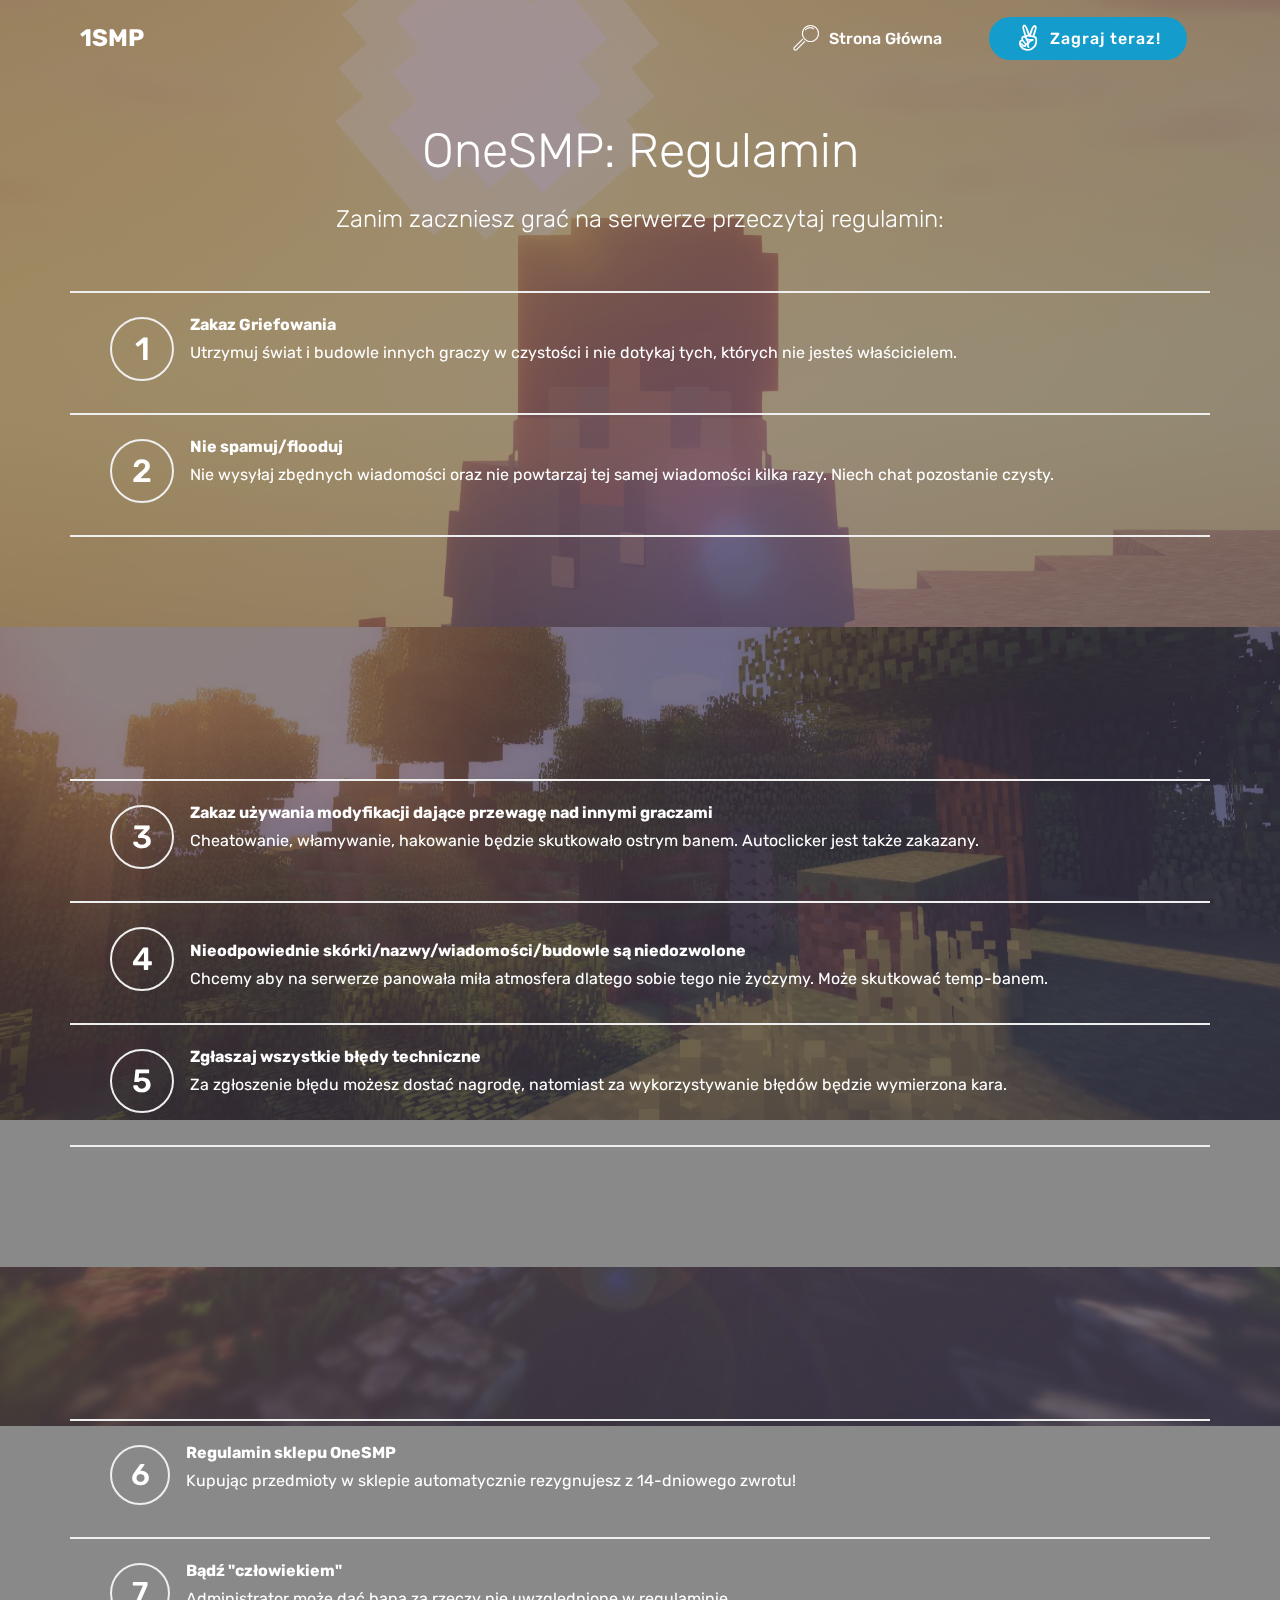
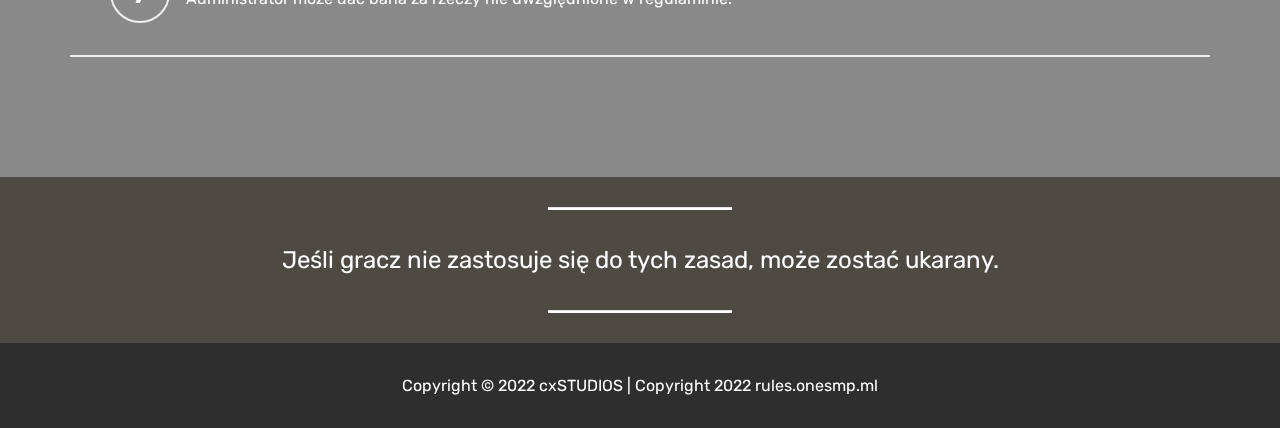
==== commit 3db1e483: "." ====
--- a/regulamin/index.html
+++ b/regulamin/index.html
@@ -10,7 +10,7 @@
   <link rel="shortcut icon" href="https://i.imgur.com/5CkVpRJ.png" type="image/x-icon">
   <meta name="description" content="Zobacz zasady serwera OneSMP">
 
-  <meta property="og:url" content="https://rules.onesmp.ml/">
+  <meta property="og:url" content="https://onesmp.ml/regulamin">
   <meta property="og:type" content="website">
   <meta property="og:title" content="OneSMP・Regulamin">
   <meta property="og:description" content="Zanim zaczniesz grać na serwerze OneSMP, przeczytaj ten krótki regulamin.">
@@ -200,8 +200,8 @@
                                 <h3 class="img-text d-flex align-items-center justify-content-center">6</h3>
                             </div>
                             <div class="card-text">
-                                <h4 class="mbr-content-title mbr-bold mbr-fonts-style display-7">Od godziny 20:00 do godziny 08:00 PVP dozwolone</h4>
-                                <p class="mbr-content-text mbr-fonts-style display-7">W innym przypadku musi być podany ścisły powód.</p>
+                                <h4 class="mbr-content-title mbr-bold mbr-fonts-style display-7">Regulamin sklepu OneSMP</h4>
+                                <p class="mbr-content-text mbr-fonts-style display-7">Kupując przedmioty w sklepie automatycznie rezygnujesz z 14-dniowego zwrotu!</p>
                             </div>
                         </div>
                     </div>
